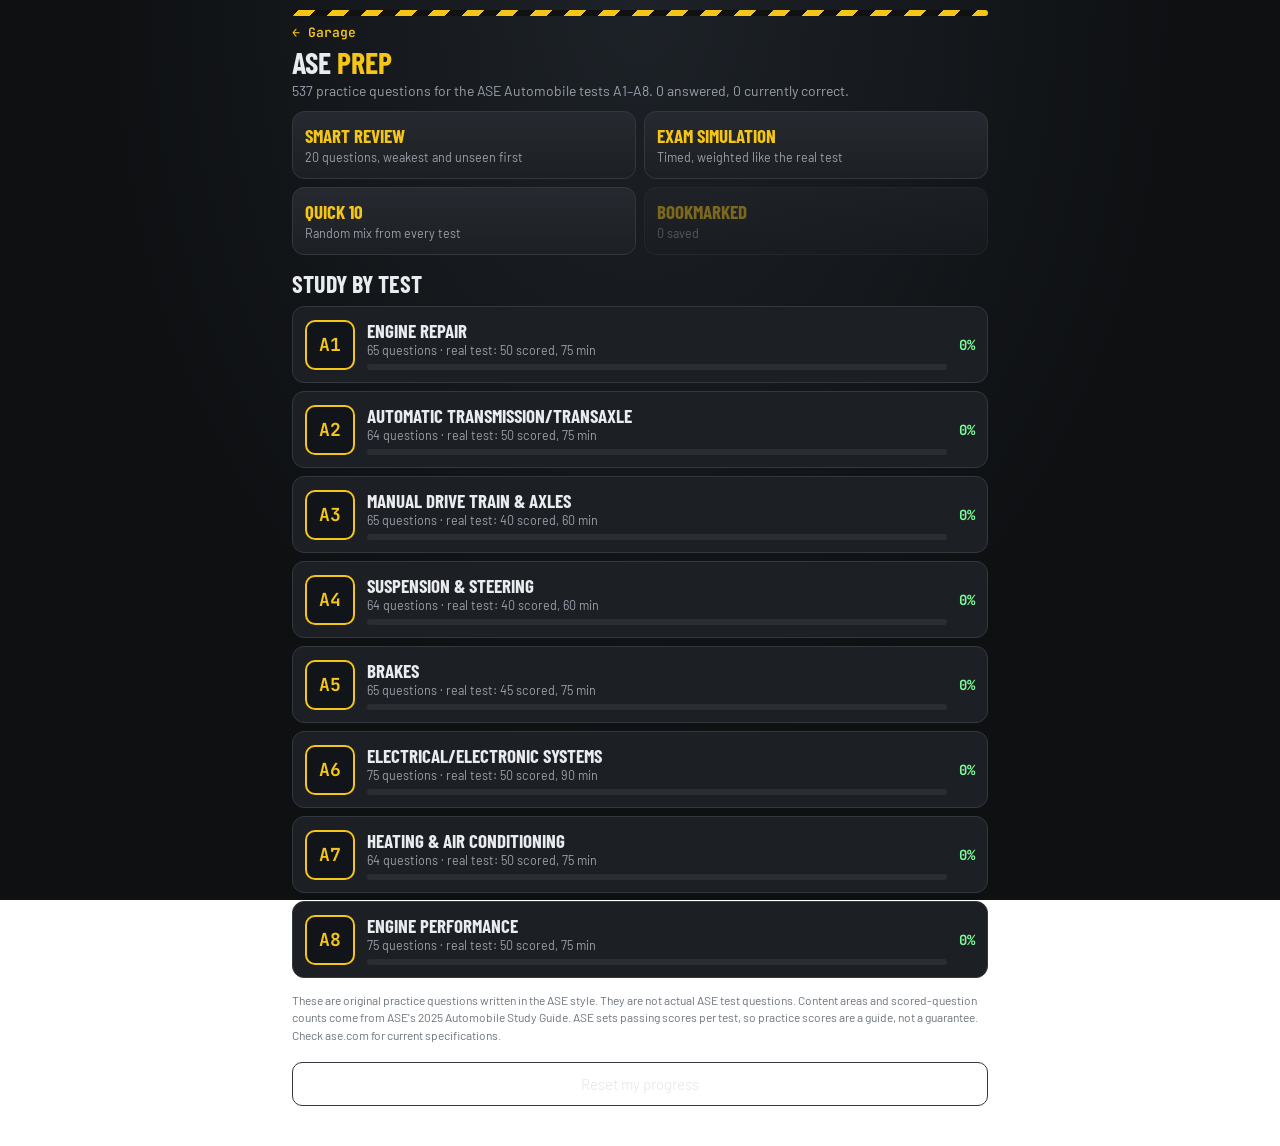
==== ase.html @ 71d7f86c "Add files via upload" ====
<!DOCTYPE html>
<html lang="en">
<head>
<meta charset="UTF-8">
<meta name="viewport" content="width=device-width, initial-scale=1">
<title>Check Engine — ASE Prep</title>
<link href="https://fonts.googleapis.com/css2?family=Barlow+Condensed:wght@600;700&family=Barlow:wght@400;500;600&family=JetBrains+Mono:wght@500;600;700&display=swap" rel="stylesheet">
<style>
:root{--bg:#121417;--panel:#1c1f23;--panel2:#24282d;--line:#33383f;--text:#e9ebee;--muted:#9aa1ab;--yellow:#f5c518;--green:#7dfc9a;--red:#ff5a4e}
*{box-sizing:border-box}
html,body{margin:0;background:radial-gradient(ellipse at top,#1d2228,#0e1012 60%);background-attachment:fixed;color:var(--text);font-family:Barlow,system-ui,sans-serif;font-size:16px}
button{font-family:inherit;cursor:pointer}
.wrap{max-width:720px;margin:0 auto;padding:10px 12px 40px}
.hazard{height:6px;background:repeating-linear-gradient(-45deg,var(--yellow) 0 12px,#111 12px 24px);border-radius:3px}
.back{display:inline-block;color:var(--yellow);text-decoration:none;font:600 13px "JetBrains Mono";margin:8px 0 0;background:none;border:0;padding:0}
h1{overflow-wrap:anywhere;font-family:"Barlow Condensed";font-size:30px;text-transform:uppercase;margin:6px 0 2px;line-height:1}
h1 span{color:var(--yellow)}
h2{font-family:"Barlow Condensed";font-size:24px;text-transform:uppercase;margin:0}
.sub{color:var(--muted);font-size:14px;line-height:1.45;margin:4px 0 10px}
.card{background:var(--panel);border:1px solid var(--line);border-radius:12px;padding:12px;margin:8px 0}
.test{display:flex;align-items:center;gap:12px;width:100%;text-align:left;background:var(--panel);border:1px solid var(--line);border-radius:12px;padding:12px;margin-top:8px;color:var(--text)}
.test:hover{border-color:var(--yellow)}
.badge{flex:none;width:50px;height:50px;border-radius:10px;background:#111418;border:2px solid var(--yellow);display:flex;align-items:center;justify-content:center;font:700 18px "JetBrains Mono";color:var(--yellow)}
.test b{font-family:"Barlow Condensed";font-size:19px;text-transform:uppercase;display:block;overflow-wrap:anywhere}
.test small{color:var(--muted);font-size:12.5px}
.prog{height:6px;background:#2a2e33;border-radius:4px;margin-top:6px;overflow:hidden}
.prog i{display:block;height:100%;background:var(--green)}
.pct{margin-left:auto;font:700 14px "JetBrains Mono";color:var(--green);flex:none}
.area{display:flex;justify-content:space-between;align-items:center;gap:10px;padding:10px 0;border-bottom:1px solid var(--line)}
.area:last-child{border:0}
.area .n{font:600 12px "JetBrains Mono";color:var(--muted);white-space:nowrap}
.area button{background:var(--panel2);border:1px solid var(--line);color:var(--text);border-radius:8px;padding:7px 10px;font-size:13px;font-weight:600;white-space:nowrap}
.big{display:block;width:100%;background:var(--yellow);color:#111;border:0;border-radius:10px;padding:14px;font-family:"Barlow Condensed";font-weight:700;font-size:20px;text-transform:uppercase;margin-top:10px;text-align:center;text-decoration:none}
.ghost{display:block;width:100%;background:transparent;color:var(--text);border:1px solid var(--line);border-radius:10px;padding:12px;font-size:15px;margin-top:8px;text-align:center;text-decoration:none}
.qhead{display:flex;justify-content:space-between;font:600 12px "JetBrains Mono";color:var(--muted);margin:10px 0 6px}
.qtext{font-size:18px;line-height:1.45;font-weight:500}
.opt{display:flex;gap:10px;align-items:flex-start;width:100%;text-align:left;background:var(--panel2);border:1px solid var(--line);color:var(--text);border-radius:10px;padding:13px 12px;font-size:16px;line-height:1.35;margin-top:8px}
.opt .l{flex:none;width:24px;height:24px;border-radius:6px;background:#111418;border:1px solid var(--line);display:flex;align-items:center;justify-content:center;font:700 12px "JetBrains Mono";color:var(--yellow)}
.opt:hover:not(:disabled){border-color:var(--yellow)}
.opt.right{border-color:var(--green);background:#16301f}.opt.wrong{border-color:var(--red);background:#3a1b18}
.opt:disabled{cursor:default}
.why{background:#111418;border-left:4px solid var(--yellow);border-radius:8px;padding:10px 12px;margin-top:10px;line-height:1.5;font-size:15px;color:#d5d9de}
.why b.ok{color:var(--green)}.why b.no{color:var(--red)}
.score{font-family:"Barlow Condensed";font-size:56px;font-weight:700;line-height:1}
.res td{padding:7px 4px;border-bottom:1px solid var(--line);font-size:14px}
.res{width:100%;border-collapse:collapse}
.note{color:#6c747e;font-size:12px;line-height:1.45;margin-top:14px}
.lablink{display:flex;gap:10px;align-items:center;text-decoration:none;color:var(--text);background:#1e2a22;border:1px solid #2f5a3d;border-radius:10px;padding:10px 12px;margin-top:8px;font-size:14px}
.lablink b{color:var(--green)}
.hidden{display:none!important}
.grid2{display:grid;grid-template-columns:1fr 1fr;gap:8px}
.feat{text-align:left;background:linear-gradient(#262a30,#1c1f23);border:1px solid var(--line);border-radius:12px;padding:12px;color:var(--text)}
.feat:hover:not(:disabled){border-color:var(--yellow)}
.feat:disabled{opacity:.45}
.feat b{display:block;font-family:"Barlow Condensed";font-size:19px;text-transform:uppercase;color:var(--yellow)}
.feat span{font-size:12.5px;color:var(--muted);line-height:1.35;display:block;margin-top:2px}
.flagB{background:none;border:1px solid var(--line);color:var(--muted);border-radius:8px;padding:4px 9px;font:600 12px "JetBrains Mono"}
.flagB.on{color:var(--yellow);border-color:var(--yellow)}
.qhead{align-items:center}
.opt.sel{border-color:var(--yellow);background:#3a3410}
.examBar{position:sticky;top:0;z-index:5;display:flex;justify-content:space-between;gap:8px;background:#0b0d10;border:1px solid var(--line);border-radius:10px;padding:10px 12px;font:700 13px "JetBrains Mono";margin-top:6px}
.examBar #timer{color:var(--yellow)}
.navRow{display:grid;grid-template-columns:1fr 1fr;gap:8px;margin-top:10px}
.navRow .ghost{margin-top:0}
.ghost:disabled{opacity:.4}
.qgrid{display:grid;grid-template-columns:repeat(6,1fr);gap:6px}
.qgrid button{background:#16301f;border:1px solid #2f6b45;color:var(--text);border-radius:8px;padding:10px 0;font:700 13px "JetBrains Mono"}
.qgrid button.un{background:transparent;border-color:var(--line)}
.qgrid button.fl{background:#3a3410;border-color:var(--yellow)}
</style>
</head>
<body>
<div class="wrap" id="app"></div>
<script>
const TESTS={
A1:{name:'Engine Repair',scored:50,time:75,lab:null,areas:{A:['General Engine Diagnosis',15],B:['Cylinder Head & Valve Train',10],C:['Engine Block',10],D:['Lubrication & Cooling Systems',8],E:['Fuel, Electrical, Ignition & Exhaust Inspection',7]}},
A2:{name:'Automatic Transmission/Transaxle',scored:50,time:75,lab:null,areas:{A:['General Diagnosis (mechanical/hydraulic & electronic)',25],B:['In-Vehicle Maintenance & Repair',12],C:['Off-Vehicle Repair',13]}},
A3:{name:'Manual Drive Train & Axles',scored:40,time:60,lab:null,areas:{A:['Clutch',6],B:['Transmission',7],C:['Transaxle',7],D:['Drive Shafts, U-Joints & CV Joints',5],E:['Drive Axles',7],F:['4WD / AWD Components',8]}},
A4:{name:'Suspension & Steering',scored:40,time:60,lab:null,areas:{A:['Steering Systems',12],B:['Suspension Systems',12],C:['Wheel Alignment',11],D:['Wheels & Tires',5]}},
A5:{name:'Brakes',scored:45,time:75,lab:['quick.html','Quick diagnosis (brake jobs)'],areas:{A:['Hydraulic, Power Assist & Parking Brake',19],B:['Drum Brakes',5],C:['Disc Brakes',11],D:['Electronic Brake Controls (ABS/TCS/ESC)',10]}},
A6:{name:'Electrical/Electronic Systems',scored:50,time:90,lab:['fan.html','Cooling Fan Circuit Lab'],areas:{A:['General Electrical/Electronic Diagnosis',13],B:['Battery & Starting',9],C:['Charging',5],D:['Lighting',6],E:['Body Electrical',17]}},
A7:{name:'Heating & Air Conditioning',scored:50,time:75,lab:['fan.html','Cooling Fan Circuit Lab'],areas:{A:['HVAC & Engine Cooling Service/Diagnosis',21],B:['Refrigeration System Components',10],C:['Operating Systems & Controls',19]}},
A8:{name:'Engine Performance',scored:50,time:75,lab:['ign.html','Ignition Circuit Lab'],areas:{A:['General Diagnosis',12],B:['Ignition System',8],C:['Fuel, Air Induction & Exhaust',9],D:['Emissions Control',8],E:['Computerized Engine Controls',13]}},
};
const TA='Technician A only',TB='Technician B only',BOTH='Both A and B',NEI='Neither A nor B';
const Q=[
/* ===== A1 ===== */
{t:'A1',a:'A',q:'A compression test shows 85 psi on cylinder 3 and 160–165 psi on the others. After adding a teaspoon of oil, cylinder 3 rises to 150 psi. What is the most likely cause?',o:['Burned exhaust valve','Worn piston rings on cylinder 3','Head gasket leak between two cylinders','Worn camshaft lobe'],c:1,w:'Oil temporarily seals the rings. A big rise on the wet test points to worn rings. A burned valve or a gasket leak would not improve much with oil.'},
{t:'A1',a:'A',q:'During a cylinder leakage test, air is heard escaping from the tailpipe. Which part is leaking?',o:['Intake valve','Exhaust valve','Piston rings','Head gasket'],c:1,w:'Air from the tailpipe means it is getting past the exhaust valve. Air from the throttle body means intake valve, air from the oil fill means rings, and bubbles in the radiator mean head gasket or a cracked head.'},
{t:'A1',a:'A',q:'Bubbles appear in the radiator filler neck while a cylinder leakage test is performed on one cylinder. What is the most likely cause?',o:['Leaking water pump seal','Stuck-closed thermostat','Head gasket failure or cracked head','Worn intake valve guide'],c:2,w:'Combustion-chamber air reaching the cooling system means a breach between the chamber and a coolant passage: a head gasket or a crack.'},
{t:'A1',a:'B',q:'Technician A says valve springs should be checked for squareness and free length. Technician B says spring pressure should be tested at the specified installed height. Who is correct?',o:[TA,TB,BOTH,NEI],c:2,w:'Both checks are part of normal valve spring inspection.'},
{t:'A1',a:'B',q:'An engine puffs blue smoke for a few seconds after a cold start, then clears up. What is the most likely cause?',o:['Worn valve stem seals or guides','Leaking head gasket','Rich fuel mixture','Stuck-open thermostat'],c:0,w:'Oil seeps past worn valve seals and guides while the engine sits, then burns off at startup. Rings usually smoke under load or deceleration, not just at startup.'},
{t:'A1',a:'C',q:'Cylinder taper is found by comparing bore measurements taken:',o:['At the top and bottom of ring travel','Parallel and perpendicular to the crankshaft','Between two different cylinders','Before and after honing'],c:0,w:'Taper is the difference top-to-bottom of ring travel. Out-of-round is the difference between measurements taken parallel and perpendicular to the crank.'},
{t:'A1',a:'C',q:'Technician A says Plastigage is placed on a clean, dry journal and the cap is torqued without turning the crank. Technician B says the wider the flattened Plastigage, the greater the bearing clearance. Who is correct?',o:[TA,TB,BOTH,NEI],c:0,w:'Technician A is right. A wider strip means it got squeezed more, which means less clearance, so Technician B is wrong.'},
{t:'A1',a:'D',q:'Oil pressure is normal on a cold engine but drops very low at hot idle. What is the most likely cause?',o:['Pressure relief valve stuck closed','Worn main and rod bearings','Clogged PCV valve','Overfilled crankcase'],c:1,w:'Excessive bearing clearance bleeds off pressure, and it gets worse as the oil thins out when hot. A relief valve stuck closed would cause high pressure.'},
{t:'A1',a:'D',q:'An engine is slow to warm up, heater output is weak, and code P0128 is set. What is the most likely cause?',o:['Thermostat stuck open','Thermostat stuck closed','Low oil level','Restricted radiator'],c:0,w:'P0128 means coolant temperature is below the thermostat regulating temperature, which is typical of a thermostat stuck open.'},
{t:'A1',a:'E',q:'An engine vacuum reading starts normal at 2,500 rpm and slowly drops the longer the rpm is held. What does this indicate?',o:['Burned valve','Restricted exhaust','Vacuum leak','Late ignition timing'],c:1,w:'Exhaust backpressure builds up when the exhaust can\'t flow freely, so vacuum slowly falls while rpm is held. A clogged catalytic converter is the classic cause.'},
/* ===== A2 ===== */
{t:'A2',a:'A',q:'A stall test shows engine rpm well above specification in both Drive and Reverse. What is the most likely cause?',o:['Engine performance problem','Torque converter stator clutch slipping','Low line pressure or a slipping component common to both ranges','Restricted exhaust'],c:2,w:'High stall rpm means something is slipping. When both D and R are high, look at things they share, such as line pressure (pump, filter, regulator). Low stall rpm points to engine power or the stator clutch.'},
{t:'A2',a:'A',q:'Transmission fluid is dark with a burnt smell and the pan has friction material in it. What does this indicate?',o:['Normal wear','Internal clutch or band wear from slipping or overheating','A leaking cooler line','Wrong fluid type only'],c:1,w:'Burnt fluid and friction debris point to clutches or bands that slipped and overheated.'},
{t:'A2',a:'A',q:'A shift solenoid with a resistance spec of 10–15 Ω measures 2 Ω. What is the condition?',o:['Open winding','Shorted winding','Normal','High-resistance connection'],c:1,w:'Far below spec means turns of the coil are shorted together. An open winding would read OL (infinite).'},
{t:'A2',a:'A',q:'At about 45 mph a car shudders like driving over rumble strips. The shudder stops when the brake pedal is tapped lightly. What is the most likely cause?',o:['Worn engine mounts','Torque converter clutch (TCC) apply shudder','Unbalanced tires','Worn CV joints'],c:1,w:'Tapping the brake disengages the TCC. If the shudder stops, the TCC apply is the problem. Check fluid condition first.'},
{t:'A2',a:'B',q:'Technician A says most automatic transmissions are checked cold with the engine off. Technician B says to follow the manufacturer procedure, which is usually hot, engine running, in Park or Neutral. Who is correct?',o:[TA,TB,BOTH,NEI],c:1,w:'Fluid expands when hot, and most procedures specify operating temperature with the engine running. Always follow the service information.'},
{t:'A2',a:'B',q:'Line pressure is low in all ranges. Which is the most likely cause?',o:['Leaking reverse clutch seal','Clogged transmission filter','Worn 3rd gear band','Faulty vehicle speed sensor'],c:1,w:'A problem in all ranges points to the pressure source: a clogged filter or worn pump. A single clutch leak would only drop pressure in the ranges that use that clutch.'},
{t:'A2',a:'C',q:'Clutch pack clearance on a rebuilt transmission is usually adjusted by:',o:['Changing the number of springs','Using a selective-thickness snap ring or pressure plate','Increasing line pressure','Grinding the steel plates'],c:1,w:'Clearance is measured with a feeler gauge and corrected with selective snap rings or pressure plates.'},
{t:'A2',a:'C',q:'During an air pressure test of a clutch circuit, you hear a hiss and the clutch does not apply. What does this indicate?',o:['Normal operation','A leaking seal or passage','A stuck accumulator','Correct clutch clearance'],c:1,w:'A good circuit gives a dull thud as the piston applies. A hiss without apply means air (and fluid) is leaking past a seal or out of a passage.'},
{t:'A2',a:'A',q:'Engagement into Drive is delayed when cold but normal once warm. Fluid level is correct. What is the most likely cause?',o:['Hardened piston seals','Worn torque converter','Misadjusted range sensor','Faulty output speed sensor'],c:0,w:'Hard seals leak until they warm up and soften, which delays clutch apply.'},
{t:'A2',a:'A',q:'The engine will not crank in Park, but cranks in Neutral. What is the most likely cause?',o:['Weak battery','Misadjusted or faulty transmission range sensor','Bad starter relay','Open fusible link'],c:1,w:'The range sensor (neutral safety switch) allows cranking in P and N. Cranking in only one of them points to its adjustment or contacts.'},
/* ===== A3 ===== */
{t:'A3',a:'A',q:'A clutch slips under hard acceleration. Technician A says there may be no pedal free play. Technician B says the disc may be soaked with oil. Who is correct?',o:[TA,TB,BOTH,NEI],c:2,w:'No free play keeps the release bearing partly applied, and oil on the disc lowers friction. Either one causes slipping.'},
{t:'A3',a:'A',q:'A noise is heard only while the clutch pedal is pressed down. What is the most likely source?',o:['Input shaft bearing','Release (throwout) bearing','Countershaft bearing','Reverse idler gear'],c:1,w:'The release bearing only spins under load when the pedal is pressed. A noise in neutral with the pedal released (that goes away when pressed) points to the input shaft bearing.'},
{t:'A3',a:'B',q:'Gears clash when shifting into 2nd, even with the clutch pedal pressed all the way down. What is the most likely cause?',o:['Worn 2nd-gear synchronizer blocker ring','Low fluid level only','Worn U-joint','Misadjusted shift linkage only'],c:0,w:'The synchronizer matches gear speeds before engagement. A worn blocker ring can\'t do that, so the gears clash.'},
{t:'A3',a:'B',q:'A manual transmission jumps out of 3rd gear when decelerating. What is the most likely cause?',o:['Worn clutch teeth on the gear or synchronizer sleeve','Low clutch pedal height','Worn release bearing','Leaking rear seal'],c:0,w:'Worn or tapered engagement teeth (and weak detents or excessive end play) let the sleeve walk off the gear under load changes.'},
{t:'A3',a:'D',q:'A front-wheel-drive car makes a clicking noise during sharp turns. What is the most likely cause?',o:['Inner CV joint','Outer CV joint','Wheel bearing','Differential side gears'],c:1,w:'The outer joint runs at steep angles when turning. A worn outer joint clicks during sharp turns. Inner joints more often cause shudder during acceleration.'},
{t:'A3',a:'D',q:'A rear-wheel-drive truck clunks when shifted from Drive to Reverse. Which should be inspected?',o:['U-joints and driveline backlash','Front wheel bearings','Tie-rod ends','Brake rotors'],c:0,w:'Worn U-joints or too much backlash in the driveline or axle cause a clunk when torque changes direction.'},
{t:'A3',a:'E',q:'Ring gear backlash is measured with a dial indicator on a ring gear tooth. How is backlash usually adjusted?',o:['By changing the pinion bearing preload','By moving the ring gear sideways with side-bearing shims or adjusters','By changing the ring gear bolts','By changing the gear oil viscosity'],c:1,w:'Moving the ring gear toward or away from the pinion with side-bearing shims or adjusters changes backlash.'},
{t:'A3',a:'E',q:'A limited-slip rear axle chatters on tight turns after a fluid change. What is the most likely cause?',o:['Worn pinion bearing','Missing friction modifier or wrong fluid','Low tire pressure','Worn axle bearing'],c:1,w:'Clutch-type limited-slip units need a friction modifier. Without it, the clutches stick and slip, which causes chatter.'},
{t:'A3',a:'F',q:'An AWD vehicle needs one tire replaced. What should the technician consider?',o:['Any tire size is fine','Matching tire circumference / tread depth across all tires','Only matching the brand','Only the rear tires matter'],c:1,w:'Different rolling diameters force the center coupling or transfer case to slip all the time, which can overheat and damage it. Match tires within the manufacturer\'s tread depth limit.'},
{t:'A3',a:'C',q:'A FWD car hums at highway speed. The hum changes with speed (not engine rpm) and gets louder when turning one direction. What is the most likely cause?',o:['Transaxle final drive','A wheel bearing','Inner CV joint','Clutch release bearing'],c:1,w:'Turning loads the outer wheel bearing. If the noise changes with turns, a wheel bearing is the likely cause.'},
/* ===== A4 ===== */
{t:'A4',a:'C',q:'Tires show a feathered wear pattern across the tread. Which alignment angle is most likely out of spec?',o:['Caster','Toe','Steering axis inclination','Thrust angle'],c:1,w:'Incorrect toe scrubs the tire sideways and leaves a feathered edge across the tread. Camber wear shows up on one shoulder.'},
{t:'A4',a:'C',q:'Left caster is +4.0° and right caster is +2.5°. Which way will the vehicle tend to pull?',o:['Left','Right','No pull','Pulls only when braking'],c:1,w:'A vehicle pulls toward the side with less positive caster (and toward the side with more positive camber).'},
{t:'A4',a:'C',q:'How is thrust angle corrected on a vehicle with adjustable rear suspension?',o:['Adjusting front toe','Adjusting rear toe','Adjusting front caster','Rotating the tires'],c:1,w:'Thrust angle is the direction the rear axle points. Set rear toe first, then align the front to the thrust line.'},
{t:'A4',a:'B',q:'A vehicle keeps bouncing after going over a bump. What is the most likely cause?',o:['Worn shock absorbers or struts','Worn tie-rod ends','Incorrect toe','Low power steering fluid'],c:0,w:'Shocks dampen spring oscillation. Worn units let the body keep bouncing.'},
{t:'A4',a:'B',q:'One corner of a vehicle sits noticeably lower than the others. What should the technician check first?',o:['Wheel alignment','Ride height and the spring at that corner','Tire balance','Steering gear'],c:1,w:'Measure ride height against spec. A weak or broken spring is the usual cause, and ride height affects every alignment angle.'},
{t:'A4',a:'A',q:'Power steering groans loudest at full lock, and the fluid looks foamy. What is the most likely cause?',o:['Air in the system or low fluid','Worn tie-rod ends','Incorrect toe','Worn ball joints'],c:0,w:'Air in the fluid causes foaming and pump noise. Find the leak, top off and bleed the system.'},
{t:'A4',a:'A',q:'After an alignment, the vehicle tracks straight but the steering wheel is off-center. How should this be corrected?',o:['Adjust caster on one side','Turn both tie-rod adjusters equally in the same direction','Adjust only the left tie rod','Re-index the steering wheel on its splines'],c:1,w:'Turning both tie rods equally in the same direction centers the wheel without changing total toe.'},
{t:'A4',a:'A',q:'After a battery replacement, a vehicle with electric power steering (EPS) has a warning light and uneven assist. What is the most likely fix?',o:['Replace the EPS motor','Perform steering angle sensor / EPS relearn','Flush the steering fluid','Replace the steering rack'],c:1,w:'Many EPS systems lose their steering angle zero point after a power loss and need a calibration with a scan tool or a specific procedure.'},
{t:'A4',a:'D',q:'A wheel-and-tire assembly has too much radial runout, even though it balances fine. What is the best fix?',o:['Add more wheel weights','Match-mount the tire on the wheel','Increase tire pressure','Rotate the tires front to rear'],c:1,w:'Match mounting lines up the tire\'s high spot with the wheel\'s low spot to cancel runout. Balancing can\'t fix runout.'},
{t:'A4',a:'D',q:'After a tire rotation, the TPMS shows pressures at the wrong positions. What is needed?',o:['Replace all sensors','Perform a TPMS sensor relearn','Reset the odometer','Rebalance the wheels'],c:1,w:'Direct TPMS systems that show each tire\'s location need a relearn after rotation so the module knows where each sensor is.'},
/* ===== A5 ===== */
{t:'A5',a:'A',q:'The brake pedal is spongy but firms up when pumped. What is the most likely cause?',o:['Air in the hydraulic system','Master cylinder internal bypass','Failed vacuum booster','Worn pads'],c:0,w:'Air compresses, so the pedal feels spongy. Pumping takes up the slack. Bleed the system.'},
{t:'A5',a:'A',q:'Engine off: pump the pedal to use up the vacuum reserve. Hold steady pressure on the pedal and start the engine. The pedal does not drop. What does this indicate?',o:['Normal booster operation','Faulty booster or vacuum supply','Air in the lines','Master cylinder bypass'],c:1,w:'With a working booster, the pedal drops slightly when vacuum arrives. No drop means no assist: check the vacuum hose, check valve and booster.'},
{t:'A5',a:'A',q:'The pedal is firm at first but slowly sinks under steady pressure. There are no external leaks. What is the most likely cause?',o:['Air in the lines','Master cylinder internal bypass','Seized caliper','Weak booster'],c:1,w:'With no leaks and a full reservoir, fluid is slipping past the master cylinder\'s internal seals.'},
{t:'A5',a:'A',q:'Brake fluid is found contaminated with petroleum-based fluid. What is the correct repair?',o:['Flush with fresh DOT 3','Replace all rubber hydraulic components and flush','Replace only the master cylinder','Add fluid conditioner'],c:1,w:'Petroleum makes brake rubber swell. Every seal, hose and rubber part in the system has to be replaced, and the lines flushed.'},
{t:'A5',a:'C',q:'Pedal pulsation during braking is most commonly caused by:',o:['Worn pads','Excessive rotor lateral runout or thickness variation','Air in the system','Low fluid'],c:1,w:'Runout eventually causes uneven rotor thickness, which pushes the pistons back and forth and pulses the pedal.'},
{t:'A5',a:'C',q:'A vehicle pulls to the LEFT only when braking. Which is a likely cause?',o:['Left caliper piston seized and not applying','Right caliper piston seized and not applying','Low left tire pressure only when braking','Worn right outer tie rod only'],c:1,w:'If the right caliper does not apply, the left brake does more of the work and the car pulls left.'},
{t:'A5',a:'C',q:'Technician A says rotors may be machined down to the discard thickness. Technician B says they must be at or above the minimum refinish thickness after machining. Who is correct?',o:[TA,TB,BOTH,NEI],c:1,w:'Discard thickness is the wear limit while in service. After machining, a rotor must still be at or above minimum refinish thickness.'},
{t:'A5',a:'B',q:'On most duo-servo drum brakes, the self-adjuster works when:',o:['Braking while moving forward','Braking while moving in reverse','Applying the parking brake on all designs','Accelerating'],c:1,w:'On most duo-servo designs, the adjuster lever operates during reverse stops. Some designs adjust with the parking brake, so check service info.'},
{t:'A5',a:'D',q:'ABS activates at very low speed on one wheel during a normal stop. What is the most likely cause?',o:['Low brake fluid','Damaged tone ring or excessive sensor air gap at that wheel','Faulty brake light switch','Worn pads'],c:1,w:'A weak or erratic wheel speed signal makes that wheel look like it\'s locking. Check the tone ring, air gap and sensor wiring.'},
{t:'A5',a:'D',q:'After a wheel alignment, the electronic stability control (ESC) light stays on. What is the most likely fix?',o:['Replace the ABS module','Calibrate the steering angle sensor','Bleed the brakes','Replace the yaw sensor'],c:1,w:'ESC compares steering angle with yaw rate. After an alignment, the steering angle sensor often needs recalibration.'},
/* ===== A6 ===== */
{t:'A6',a:'A',q:'A 12 V circuit has a total resistance of 4 Ω. How much current flows?',o:['0.33 A','3 A','16 A','48 A'],c:1,w:'Ohm\'s law: I = E ÷ R = 12 ÷ 4 = 3 A.'},
{t:'A6',a:'A',q:'A lamp won\'t light. With the switch on, 12 V is measured at the lamp\'s power terminal and 12 V at its ground terminal (black lead on battery negative). What is the most likely cause?',o:['Open filament','Open in the ground circuit','Blown fuse','Open switch'],c:1,w:'Voltage passes through the good filament to the ground terminal. 12 V on the ground side means the ground path is open, so no current flows.'},
{t:'A6',a:'A',q:'While cranking, 0.8 V is measured from the battery negative post to the engine block. What does this indicate?',o:['Normal reading','Excessive resistance in the ground circuit','Weak battery','Faulty starter solenoid'],c:1,w:'Ground-side voltage drop should be very low, generally around 0.2 V or less. 0.8 V means a poor ground connection or cable.'},
{t:'A6',a:'A',q:'The cooling fan relay clicks when commanded on. 12 V is present at relay pin 30, but pin 87 reads 0 V. What is the most likely cause?',o:['Open relay coil','Burnt relay contacts','Blown fan fuse','Open fan ground'],c:1,w:'A click means the coil works. Power in at 30 with nothing out at 87 means the contacts aren\'t closing. Try this in the Fan Circuit Lab.'},
{t:'A6',a:'A',q:'What is the correct way to measure parasitic battery draw?',o:['Measure immediately after shutting the doors','Connect an ammeter in series and wait for the modules to go to sleep','Measure voltage across the battery','Disconnect all fuses first'],c:1,w:'Modules stay awake for a while after shutdown. Measure in series once they sleep. Typical specs are about 50 mA or less, but check the service information.'},
{t:'A6',a:'B',q:'During a battery load test at about 70°F, what is the minimum acceptable voltage at the end of 15 seconds?',o:['8.5 V','9.6 V','10.5 V','12.4 V'],c:1,w:'Load to half the CCA rating for 15 seconds. The voltage should stay at or above 9.6 V at about 70°F (the spec is lower when the battery is colder).'},
{t:'A6',a:'B',q:'The engine cranks slowly, and starter current draw is lower than specification. What is the most likely cause?',o:['Engine mechanical bind','Shorted starter armature','High resistance in the starter circuit','Too much ignition advance'],c:2,w:'Low current with slow cranking means something is restricting current flow: corroded cables or connections, or a bad solenoid contact. High current points to a bind or a shorted starter.'},
{t:'A6',a:'C',q:'An alternator shows more than 0.5 V AC ripple at the battery. What is the most likely cause?',o:['Faulty diode in the rectifier','Loose belt','Weak battery','Corroded battery terminal'],c:0,w:'A bad diode lets AC through to the system. 0.5 V AC is a common fail point, and many newer vehicles specify much less (around 0.1 V AC). Excess ripple can cause flickering lights and module or network problems.'},
{t:'A6',a:'C',q:'Charging voltage measures 15.6 V at 2,000 rpm. What is the most likely cause?',o:['Faulty voltage regulator or regulator sense circuit','Slipping belt','Open diode','Weak battery'],c:0,w:'Overcharging means the regulator isn\'t controlling field current. Also check the regulator\'s voltage sense wiring for a bad connection.'},
{t:'A6',a:'D',q:'The left turn signal flashes much faster than normal. What is the most likely cause?',o:['Bad flasher','Burned-out bulb on the left side','Shorted turn signal switch','Blown fuse'],c:1,w:'With one bulb out, less current flows through the flasher. Most flashers and body modules respond by flashing noticeably faster (hyperflash). Some older thermal flashers may stay lit or stop flashing instead.'},
{t:'A6',a:'E',q:'With the battery disconnected, resistance between DLC pins 6 and 14 (CAN high/low) reads 120 Ω. What does this indicate?',o:['Normal','One terminating resistor or bus branch is open','Bus shorted to ground','Bus shorted to voltage'],c:1,w:'Two 120 Ω terminating resistors in parallel read about 60 Ω. A reading of 120 Ω means one resistor or its branch is open.'},
{t:'A6',a:'E',q:'Before servicing an airbag (SRS) component, the technician should:',o:['Unplug the airbag with the key on','Disconnect the battery and wait the time specified by the manufacturer','Probe the airbag connector with a test light','Remove the SRS fuse only'],c:1,w:'The SRS module stores reserve energy. Disconnect the battery and wait the specified time before disconnecting any SRS component. Never probe an airbag with a test light or ohmmeter.'},
/* ===== A7 ===== */
{t:'A7',a:'A',q:'The heater blows cold. Both heater hoses are hot. What is the most likely cause?',o:['Restricted heater core','Blend door stuck or actuator failed','Stuck-open thermostat','Low coolant'],c:1,w:'Hot coolant is flowing through the core, but the air isn\'t being directed across it. One hot hose and one cool hose would point to a restricted core.'},
{t:'A7',a:'A',q:'What is the most accurate way to check coolant freeze protection?',o:['Color of the coolant','A refractometer','Smell','A voltmeter in the coolant'],c:1,w:'A refractometer measures glycol concentration accurately. A voltmeter in the coolant checks for electrolysis, not freeze protection.'},
{t:'A7',a:'B',q:'The A/C blows warm. Low-side and high-side pressures are both lower than normal. What is the most likely cause?',o:['Overcharge','Undercharge (low refrigerant)','Restricted condenser airflow','Air in the system'],c:1,w:'Low pressure on both sides with poor cooling is classic low refrigerant. Find the leak before recharging.'},
{t:'A7',a:'B',q:'Low-side and high-side pressures are both higher than normal and cooling is poor. Which is the most likely cause?',o:['Undercharge','Condenser fan inoperative','Restricted orifice tube','Bad compressor clutch'],c:1,w:'Poor heat rejection at the condenser raises pressure on both sides. Check the fan and airflow, and look for overcharge.'},
{t:'A7',a:'B',q:'The low side drops into a vacuum, the high side is low, and frost forms at the expansion valve. What is the most likely cause?',o:['Overcharge','Restriction at the metering device (or moisture freezing)','Bad blower motor','Low compressor oil'],c:1,w:'A restriction starves the evaporator and the low side pulls into vacuum. Moisture can freeze at the valve. Replace the drier and evacuate thoroughly.'},
{t:'A7',a:'B',q:'Why should a refrigerant identifier be used before recovering refrigerant?',o:['To measure the oil level','To avoid contaminating the recovery equipment and supply','To find leaks','It is only needed for R-12'],c:1,w:'Mixed or contaminated refrigerant can ruin a recovery machine and its tank. Identify it first and handle contaminated refrigerant separately.'},
{t:'A7',a:'C',q:'The blower motor works only on HIGH. What is the most likely cause?',o:['Failed blower motor resistor','Bad blower motor','Blown blower fuse','Bad blower relay only'],c:0,w:'HIGH usually bypasses the resistor. Lower speeds go through it, so an open resistor kills only the lower speeds.'},
{t:'A7',a:'C',q:'The A/C compressor clutch slips and won\'t pull in fully. Technician A says the air gap may be too large. Technician B says the voltage at the clutch coil should be checked. Who is correct?',o:[TA,TB,BOTH,NEI],c:2,w:'An air gap out of spec or low coil voltage (high resistance in the feed or ground) both weaken the clutch\'s magnetic pull.'},
{t:'A7',a:'A',q:'Technician A says an R-1234yf system can be serviced with an R-134a recovery machine. Technician B says R-1234yf requires dedicated, certified equipment. Who is correct?',o:[TA,TB,BOTH,NEI],c:1,w:'R-1234yf is mildly flammable and needs equipment certified for it. Cross-using machines contaminates both refrigerants.'},
{t:'A7',a:'C',q:'Why does a low-pressure cutoff switch open?',o:['To cycle the condenser fan','To stop compressor operation when system pressure (charge) is too low','To turn on the blower','To control the blend door'],c:1,w:'Running the compressor with a low charge starves it of oil. The switch protects the compressor.'},
/* ===== A8 ===== */
{t:'A8',a:'A',q:'Short- and long-term fuel trims add up to +25% at idle and drop to +3% at 2,500 rpm. What is the most likely cause?',o:['Weak fuel pump','Vacuum leak','Dirty MAF sensor','Restricted fuel filter'],c:1,w:'Unmetered air matters most at low airflow (idle). A weak pump or clogged filter gets worse under load.'},
{t:'A8',a:'A',q:'At idle, the vacuum gauge needle drops 3–4 in. Hg at a steady, regular interval. What is the most likely cause?',o:['Late timing','Burned or leaking valve','Restricted exhaust','Vacuum leak'],c:1,w:'A regular drop happens every time the bad cylinder\'s valve should seal. A steady low reading points to late timing or a leak.'},
{t:'A8',a:'B',q:'A secondary ignition waveform shows a very high firing line on one cylinder. What is the most likely cause?',o:['Fouled spark plug','Excessive plug gap or open plug wire','Rich mixture','Shorted coil'],c:1,w:'High resistance in the secondary (wide gap, open wire) needs more voltage to fire. A fouled plug gives a LOW firing line. Try it in the Ignition Lab.'},
{t:'A8',a:'B',q:'Cylinder 2 is misfiring (P0302). After swapping coil 2 with coil 3, the code changes to P0303. What is the most likely cause?',o:['Bad spark plug 2','Bad coil','Injector 2','Low compression in cylinder 2'],c:1,w:'The misfire followed the coil.'},
{t:'A8',a:'C',q:'On a return-type fuel system, fuel pressure is low but rises to spec when the return line is briefly pinched. What is the most likely cause?',o:['Weak fuel pump','Faulty pressure regulator','Clogged filter','Leaking injector'],c:1,w:'Blocking the return raises pressure, so the pump can supply it. The regulator is bleeding off too much.'},
{t:'A8',a:'C',q:'During an injector balance test, one injector shows much less pressure drop than the others. What does this indicate?',o:['Leaking injector','Restricted injector','Normal','Leaking pressure regulator'],c:1,w:'Less pressure drop means less fuel flowed through that injector, so it\'s restricted. Too much drop would mean a rich or leaking injector.'},
{t:'A8',a:'D',q:'An EGR valve stuck open will most likely cause:',o:['Detonation at cruise','Rough idle or stalling','High NOx','Hard hot start only'],c:1,w:'Exhaust gas at idle dilutes the mixture and causes a rough idle or stalling. An EGR that never opens raises NOx and can cause pinging.'},
{t:'A8',a:'D',q:'With the engine warm, the downstream O2 sensor switches as fast as the upstream sensor. What does this indicate?',o:['Normal catalytic converter','Catalytic converter not storing oxygen (low efficiency)','Exhaust leak after the converter only','Faulty upstream sensor'],c:1,w:'A good converter smooths the downstream signal. Copying the upstream switching means it has lost its oxygen storage (P0420).'},
{t:'A8',a:'E',q:'A MAP sensor reads about 4.5 V with the engine warm at idle. What is the most likely cause?',o:['Normal reading','Disconnected or blocked vacuum hose to the MAP sensor','Vacuum leak','Restricted exhaust'],c:1,w:'High vacuum at idle should give a low MAP voltage (about 1 V). 4.5 V means the sensor sees atmospheric pressure, as if its hose were off.'},
{t:'A8',a:'E',q:'Several sensors (TPS, MAP, fuel tank pressure) set codes at the same time. What should be checked first?',o:['Each sensor individually','The shared 5 V reference circuit','Fuel pressure','Ignition timing'],c:1,w:'Sensors that share a 5 V reference all fail when it is shorted or open. Check the common circuit first.'},
{t:'A8',a:'D',q:'Code P0456 (EVAP very small leak) is set. What is the best way to locate the leak?',o:['Smoke test the EVAP system','Replace the gas cap without testing','Replace the purge valve','Check fuel pressure'],c:0,w:'A smoke machine finds small EVAP leaks: caps, hoses, vent valves, the filler neck.'},
{t:'A8',a:'E',q:'A customer complains of a hesitation. A scope on the TPS signal shows a sharp drop to near 0 V during a slow throttle sweep. What does this indicate?',o:['Normal TPS operation','A dead spot in the TPS','A bad 5 V reference only','A vacuum leak'],c:1,w:'The TPS signal should sweep smoothly. A dropout at one position is a worn spot in the sensor\'s resistive track.'},
];

Q.push(
/* ===================== A1 ENGINE REPAIR ===================== */
{t:'A1',a:'A',q:'A light knocking noise gets louder with engine speed and nearly disappears when that cylinder is disabled during a power balance test. What is the most likely cause?',o:['Worn main bearing','Worn connecting rod bearing','Loose flywheel','Excessive crankshaft end play'],c:1,w:'Disabling the cylinder takes the load off its rod bearing, so the knock fades. A main bearing knock is a deeper thud that doesn\'t change much when one cylinder is killed.'},
{t:'A1',a:'A',q:'A hollow knocking noise is loudest when the engine is cold and quiets down as it warms up. What is the most likely cause?',o:['Piston slap','Rod bearing knock','Detonation','Loose torque converter bolts'],c:0,w:'Excessive piston-to-wall clearance makes the piston rock in the bore. As the piston expands with heat, the clearance shrinks and the noise fades.'},
{t:'A1',a:'A',q:'A ticking noise occurs at half crankshaft speed. Where is it most likely coming from?',o:['Crankshaft','Valve train','Flywheel','Torque converter'],c:1,w:'The camshaft and valve train turn at half crankshaft speed, so a noise at half engine speed points there.'},
{t:'A1',a:'A',q:'A milky residue is found under the oil fill cap of a car driven only on short trips. Coolant level is stable and the oil on the dipstick looks normal. What is the most likely cause?',o:['Blown head gasket','Condensation from short-trip driving','Cracked block','Failed oil cooler'],c:1,w:'Short trips never fully warm the engine, so moisture condenses inside. With stable coolant and clean dipstick oil, internal coolant leaks are unlikely.'},
{t:'A1',a:'A',q:'Thick white exhaust smoke with a sweet smell most likely indicates:',o:['Burning oil','Burning coolant','Rich fuel mixture','Normal condensation'],c:1,w:'Coolant burning in the combustion chamber produces white, sweet-smelling smoke. Blue-gray smoke is oil, black smoke is a rich mixture.'},
{t:'A1',a:'A',q:'Black exhaust smoke under acceleration most likely indicates:',o:['Oil burning','Coolant leak','Rich air-fuel mixture','Lean misfire'],c:2,w:'Black smoke is unburned fuel (soot) from a rich mixture.'},
{t:'A1',a:'A',q:'A compression test shows two cylinders next to each other are both low. What is the most likely cause?',o:['Worn rings in both','Head gasket leak between the two cylinders','Two burned valves','Worn camshaft'],c:1,w:'Two adjacent low cylinders usually share a leak path: a head gasket breached between them.'},
{t:'A1',a:'A',q:'A cylinder reads low on a dry compression test, and adding oil does NOT raise the reading. What is the most likely cause?',o:['Worn piston rings','Leaking valve or head gasket','Worn cylinder walls','Low oil pressure'],c:1,w:'Oil helps seal rings, not valves. No improvement on the wet test points to a valve or gasket leak. Follow up with a leakage test to pinpoint it.'},
{t:'A1',a:'B',q:'Which tool is used with an outside micrometer to measure valve guide inside diameter?',o:['Feeler gauge','Small-hole gauge','Dial bore gauge only','Vernier caliper'],c:1,w:'A small-hole (split-ball) gauge is expanded in the guide and then measured with an outside micrometer.'},
{t:'A1',a:'B',q:'How is cylinder head warpage checked?',o:['With a micrometer across the deck','With a precision straightedge and feeler gauge in several directions','By measuring valve spring height','With a dial bore gauge'],c:1,w:'Lay a straightedge lengthwise, crosswise and diagonally, and try feeler gauges underneath. Compare to the manufacturer\'s flatness spec.'},
{t:'A1',a:'B',q:'A valve seat ground too narrow will most likely cause:',o:['Poor heat transfer and valve burning','Carbon buildup on the seat','Increased valve spring pressure','Low oil consumption'],c:0,w:'The seat is where the valve transfers heat to the head. Too narrow a contact area and the valve runs hot. Too wide traps carbon and lowers seating pressure.'},
{t:'A1',a:'B',q:'Technician A says a broken timing belt on an interference engine can bend valves. Technician B says timing belts should be replaced at the manufacturer\'s interval even if they look good. Who is correct?',o:[TA,TB,BOTH,NEI],c:2,w:'On interference engines, pistons and valves can collide if the timing is lost. Belts can fail without warning, so follow the replacement interval.'},
{t:'A1',a:'B',q:'One hydraulic lifter keeps ticking long after warm-up, even with correct oil level and pressure. What is the most likely cause?',o:['Normal operation','Collapsed or sticking lifter','Worn timing chain','Low coolant'],c:1,w:'A lifter that won\'t pump up (worn, dirty or collapsed) leaves clearance in the valve train and ticks.'},
{t:'A1',a:'B',q:'How can camshaft lobe wear be measured?',o:['Measuring lobe height with a micrometer','Checking valve spring free length','Measuring cam bearing bore with a ruler','Measuring timing chain slack'],c:0,w:'Compare lobe height (or lift measured with a dial indicator on the pushrod or lifter) to spec or to other lobes.'},
{t:'A1',a:'C',q:'Crankshaft end play is measured with a dial indicator. Which part controls it?',o:['Rod bearings','Thrust bearing','Oil pump','Timing chain'],c:1,w:'The thrust bearing (or thrust washers) on one main journal limits fore-and-aft crank movement.'},
{t:'A1',a:'C',q:'How is piston ring end gap measured?',o:['Ring installed on the piston, measured with a micrometer','Ring squared in the cylinder bore, gap measured with a feeler gauge','Ring measured with a caliper on the bench','With Plastigage'],c:1,w:'Push the ring squarely into the bore with a piston and measure the gap with a feeler gauge.'},
{t:'A1',a:'C',q:'Why are cylinder walls honed before installing new rings?',o:['To enlarge the bore','To create a crosshatch pattern that helps the rings seat','To polish the walls smooth','To remove the ring ridge'],c:1,w:'The crosshatch holds oil and gives the new rings a surface to wear in against. A ridge reamer removes the ridge.'},
{t:'A1',a:'C',q:'Piston ring side clearance is checked by:',o:['Measuring the ring in the bore','Inserting a feeler gauge between the ring and the ring land with the ring in its groove','Using Plastigage','Measuring piston diameter'],c:1,w:'Side clearance is the gap between the ring and its groove. Too much points to worn ring lands.'},
{t:'A1',a:'C',q:'Torque-to-yield (TTY) head bolts should generally be:',o:['Reused if they look good','Replaced with new bolts','Torqued 20% higher when reused','Lubricated with thread locker only'],c:1,w:'TTY bolts are stretched into their yield range and won\'t clamp correctly a second time. Most manufacturers require new bolts.'},
{t:'A1',a:'C',q:'Main bearing caps must be installed:',o:['In any position','In their original location and direction','With new bolts only','Without torque specs'],c:1,w:'Caps are line-bored with the block. Mixing them up or reversing them changes the bore alignment.'},
{t:'A1',a:'D',q:'What is the most accurate way to verify actual engine oil pressure?',o:['The dash gauge','A mechanical gauge installed in the sending unit port','The oil level on the dipstick','The scan tool only'],c:1,w:'A mechanical gauge removes the sender and dash gauge from the equation.'},
{t:'A1',a:'D',q:'A radiator cap tester shows the cap releases well below its rated pressure. What is the result?',o:['Lower boiling point and possible overheating or coolant loss','Higher boiling point','Better cooling','No effect'],c:0,w:'System pressure raises the coolant\'s boiling point. A weak cap lets coolant boil and escape sooner.'},
{t:'A1',a:'D',q:'Coolant is dripping from the small weep hole on the water pump. What is the correct repair?',o:['Add stop-leak','Replace the water pump','Replace the thermostat','Tighten the pump bolts'],c:1,w:'The weep hole drips when the pump\'s internal shaft seal fails. The pump must be replaced.'},
{t:'A1',a:'D',q:'A voltmeter reads 0.7 V between the coolant and engine ground. What does this indicate?',o:['Normal reading','Electrolysis from degraded coolant or a poor ground','Good freeze protection','Thermostat failure'],c:1,w:'Coolant should carry very little voltage. A high reading means depleted coolant, a missing ground, or both. Check the grounds and replace the coolant.'},
{t:'A1',a:'D',q:'An engine keeps losing coolant with no external leaks, and the cooling system pressurizes quickly when warm. Which test helps confirm a combustion leak?',o:['Chemical block (combustion leak) test','Oil pressure test','Fuel pressure test','Spark test'],c:0,w:'The block tester\'s fluid changes color when it detects exhaust gases (CO2) in the coolant vapors.'},
{t:'A1',a:'E',q:'An exhaust leak upstream of the front oxygen sensor can cause:',o:['A false lean reading and the engine running rich','A false rich reading','No effect on fuel control','Low oil pressure'],c:0,w:'Outside air drawn in at the leak makes the O2 sensor read lean, so the PCM adds fuel.'},
{t:'A1',a:'E',q:'When replacing a timing belt that also drives the water pump, it is usually recommended to:',o:['Reuse the water pump','Replace the water pump and tensioner at the same time','Skip the tensioner','Replace only the belt'],c:1,w:'A failing pump or tensioner can ruin the new belt. Most of the labor is already done, so replacing them together makes sense.'},
{t:'A1',a:'E',q:'A spark plug has a white, blistered insulator. What does this indicate?',o:['Rich mixture','Overheating: lean mixture, over-advanced timing or a plug that\'s too hot','Oil fouling','Normal wear'],c:1,w:'A white, blistered insulator is a sign of excessive combustion chamber heat.'},
{t:'A1',a:'E',q:'A "hotter" spark plug heat range means:',o:['A shorter insulator nose that sheds heat faster','A longer insulator nose that keeps more heat','A wider gap','A higher firing voltage only'],c:1,w:'A longer heat path keeps the tip hotter, which helps burn off deposits. Use the heat range the manufacturer specifies.'},
{t:'A1',a:'E',q:'Fuel pressure leaks down quickly after shutoff and the engine is hard to start after sitting. What is the most likely cause?',o:['Leaking injector or a faulty pump check valve','Clogged air filter','Bad crank sensor','Weak ignition coil'],c:0,w:'Residual pressure should hold. A leaking injector or check valve lets it bleed off, so the system must re-prime before starting.'},

/* ===================== A2 AUTOMATIC TRANSMISSION ===================== */
{t:'A2',a:'A',q:'A transmission slips only in 2nd gear. What should be suspected?',o:['The pump','A holding device used only in 2nd gear','The torque converter','The valve body in all ranges'],c:1,w:'Use the clutch/band application chart: a slip in only one gear points to the component that\'s applied only in that gear.'},
{t:'A2',a:'A',q:'A vehicle has all forward gears but no Reverse. What is the most likely cause?',o:['Weak pump','A failed reverse-only clutch or band','A clogged filter','A bad torque converter'],c:1,w:'If forward gears work, the pump and converter are OK. Look at the components applied only in reverse.'},
{t:'A2',a:'A',q:'Upshifts are harsh in every gear and line pressure reads high. What is the most likely cause?',o:['Low fluid','Faulty pressure control (EPC) solenoid or its circuit','Worn clutch plates','Slipping torque converter'],c:1,w:'The pressure control solenoid regulates line pressure. If it fails or loses its signal, pressure usually goes to maximum, which gives harsh shifts.'},
{t:'A2',a:'A',q:'An electronic transmission is stuck in one gear (limp mode) and shows multiple solenoid codes. What should be checked first?',o:['Each solenoid\'s resistance individually','The common power feed and ground to the solenoids','The torque converter','The fluid color only'],c:1,w:'Several solenoid codes at once point to something they share: the power supply, a ground or the main connector.'},
{t:'A2',a:'A',q:'The torque converter clutch never engages. Scan data shows the brake switch as "ON" even with the pedal released. What is the most likely cause?',o:['A failed TCC solenoid','A misadjusted or faulty brake pedal switch','Low line pressure','A bad engine coolant sensor'],c:1,w:'The PCM releases (or won\'t apply) the TCC when it sees the brakes applied.'},
{t:'A2',a:'A',q:'Transmission fluid is pink and foamy. What is the most likely cause?',o:['Coolant contamination','Overfilled transmission','Burnt clutches','Normal condition'],c:1,w:'Too much fluid lets rotating parts whip it into foam. Milky, cloudy fluid points to coolant contamination from the cooler.'},
{t:'A2',a:'A',q:'Transmission fluid is milky pink. What is the most likely cause?',o:['Overfill','Coolant leaking in through the radiator\'s transmission cooler','Old fluid','Wrong fluid type'],c:1,w:'An internal leak in the cooler inside the radiator mixes coolant with the fluid. Coolant destroys friction material, so act quickly.'},
{t:'A2',a:'A',q:'There is no engine braking when Manual 1 (Low) is selected while coasting. What is the most likely cause?',o:['A failed holding device for manual low (such as the low/reverse clutch or band)','A bad torque converter','A weak pump','A failed speed sensor'],c:0,w:'In drive range 1st, a one-way clutch freewheels on coast. Manual low applies an extra holding device for engine braking. If it doesn\'t apply, the vehicle freewheels.'},
{t:'A2',a:'A',q:'An output shaft speed sensor fails. Which symptom is most likely?',o:['Erratic or no shifting and an inoperative speedometer','Harsh engagement only','Fluid leak','Engine misfire'],c:0,w:'The TCM uses output speed for shift scheduling, and it often feeds the speedometer.'},
{t:'A2',a:'A',q:'Line pressure is correct in Park and Neutral but drops sharply when Drive is selected. What is the most likely cause?',o:['A clogged filter','A leak in the circuit applied in Drive (such as a forward clutch seal)','A weak pump','A bad pressure regulator'],c:1,w:'A good pump makes pressure in P and N. The drop happens only when the Drive circuit is fed, so the leak is in that circuit.'},
{t:'A2',a:'A',q:'The transmission fluid temperature (TFT) sensor reads −40°F on the scan tool with a warm transmission. What is the most likely cause?',o:['A shorted sensor','An open in the sensor or its circuit','Normal for a cold start','A bad TCM ground only'],c:1,w:'Most thermistor sensors read their coldest value when the circuit is open (the TCM sees full reference voltage).'},
{t:'A2',a:'A',q:'After a valve body replacement, the transmission shifts poorly. What should be performed?',o:['A fluid flush only','Transmission adaptive relearn procedure','Engine idle relearn only','Nothing; it fixes itself instantly'],c:1,w:'Many electronic transmissions need adaptive values reset and relearned with a scan tool or drive procedure after repairs.'},
{t:'A2',a:'A',q:'A vehicle accelerates poorly from a stop but cruises normally at highway speed. Which part is most likely at fault?',o:['A torque converter stator one-way clutch that freewheels','A seized stator one-way clutch','A slipping 3rd clutch','Wrong fluid'],c:0,w:'The stator multiplies torque at low speed. If its one-way clutch freewheels, launch is weak. A seized stator causes overheating and poor top-end performance instead.'},
{t:'A2',a:'A',q:'A transmission shift flares (the rpm jumps briefly) on the 1–2 upshift. What is the most likely cause?',o:['Low line pressure or a worn 2nd-gear apply component','Overfilled fluid','A bad output speed sensor only','A misadjusted throttle body'],c:0,w:'A flare means the off-going and on-coming elements overlap poorly, often because of low apply pressure or a worn component.'},
{t:'A2',a:'B',q:'During a fluid service, a small amount of fine fuzzy material is found in the pan. What does this mean?',o:['Normal wear; continue the service','The transmission needs immediate overhaul','The wrong fluid was used','The torque converter has failed'],c:0,w:'A light amount of fine friction material is normal. Large metal chunks or heavy debris mean internal damage.'},
{t:'A2',a:'B',q:'After a transmission rebuild, why should the cooler and cooler lines be flushed?',o:['To remove debris that could contaminate the rebuilt unit','To remove air only','It\'s not necessary','To raise fluid temperature'],c:0,w:'Debris trapped in the cooler can flow back into the new transmission and cause a repeat failure.'},
{t:'A2',a:'B',q:'Why should valve body bolts be torqued to spec in the correct sequence?',o:['To prevent warping the valve body and sticking valves','To reduce noise','To set line pressure','To prevent fluid foaming'],c:0,w:'Uneven clamping can distort the valve body and bind its spool valves.'},
{t:'A2',a:'B',q:'Fluid is dripping from the bell housing area of an automatic. How can you tell whether it\'s the front pump seal or the rear main seal?',o:['Check the fluid\'s color and smell','Replace both','Check tire pressure','Check the dipstick only'],c:0,w:'Red ATF points to the pump seal, while brown or black oil points to the engine\'s rear main seal. Dye can confirm it.'},
{t:'A2',a:'B',q:'The gear selector shows Drive, but the transmission is between detents. What should be adjusted?',o:['Shift cable/linkage','Line pressure','Torque converter','Throttle position sensor'],c:0,w:'The shift cable must line up the manual valve with each range detent, or you get partial engagement and wear.'},
{t:'A2',a:'B',q:'An output shaft seal keeps leaking after replacement. What should be checked?',o:['Extension housing bushing wear','Torque converter','Pump gears','TCC solenoid'],c:0,w:'A worn bushing lets the driveshaft yoke move around and quickly ruins the new seal.'},
{t:'A2',a:'B',q:'On older transmissions with a vacuum modulator, a ruptured diaphragm can cause:',o:['Transmission fluid drawn into the engine and white exhaust smoke','Delayed engagement only','A no-start','Overheating coolant'],c:0,w:'Engine vacuum pulls fluid through the ruptured diaphragm into the intake. Check the vacuum hose for fluid.'},
{t:'A2',a:'B',q:'Which scan tool function helps check a shift solenoid without removing it?',o:['Freeze frame','Bidirectional output (solenoid) test','Readiness monitors','VIN read'],c:1,w:'Commanding the solenoid on and off while listening or checking the circuit confirms the TCM, wiring and solenoid response.'},
{t:'A2',a:'C',q:'In a simple planetary gearset, the sun gear is held and the ring gear is driven. What does the carrier output?',o:['Reverse','Gear reduction (underdrive)','Direct drive','Overdrive'],c:1,w:'Ring as input, sun held, carrier as output gives a forward reduction.'},
{t:'A2',a:'C',q:'Locking any two members of a simple planetary gearset together results in:',o:['Reverse','Neutral','Direct drive (1:1)','Overdrive'],c:2,w:'With two members locked, the whole set turns as one unit.'},
{t:'A2',a:'C',q:'In a simple planetary gearset, the carrier is held and the sun gear is driven. What happens?',o:['Reverse','Direct drive','Overdrive','Neutral'],c:0,w:'With the carrier held, the planet gears act as idlers, so the ring turns in the opposite direction.'},
{t:'A2',a:'C',q:'During overhaul, steel clutch plates are blue and slightly warped. What should be done?',o:['Reuse them','Replace them','Sand them flat','Flip them over'],c:1,w:'Heat damage and warping cause slipping and uneven apply. Replace them.'},
{t:'A2',a:'C',q:'Before installation, new friction clutch plates should be:',o:['Installed dry','Soaked in the correct transmission fluid','Sanded','Coated in grease'],c:1,w:'Soaking (usually 15 minutes or more) fills the friction material so it isn\'t scorched on first apply.'},
{t:'A2',a:'C',q:'Pump gear-to-housing face clearance is measured with:',o:['Plastigage','A straightedge and feeler gauge','A dial bore gauge','A micrometer only'],c:1,w:'Lay a straightedge across the pump body and measure to the gears with a feeler gauge.'},
{t:'A2',a:'C',q:'Transmission end play measured with a dial indicator is out of spec. How is it usually corrected?',o:['A selective thrust washer','More fluid','A new torque converter','Tightening the pan bolts'],c:0,w:'Selective-thickness thrust washers set the end play.'},
{t:'A2',a:'C',q:'Before installing a one-way (sprag or roller) clutch, the technician should:',o:['Verify it locks in one direction and freewheels in the other','Lubricate it with grease','Check its resistance','Heat it'],c:0,w:'A one-way clutch installed backwards causes a no-drive or a gear that won\'t hold. Check its direction against service info.'},

/* ===================== A3 MANUAL DRIVE TRAIN & AXLES ===================== */
{t:'A3',a:'A',q:'A clutch chatters when engaging. Technician A says the disc may be contaminated with oil. Technician B says worn engine or transmission mounts can cause it. Who is correct?',o:[TA,TB,BOTH,NEI],c:2,w:'Both cause grab-and-release engagement: contamination changes friction, and loose mounts let the driveline move.'},
{t:'A3',a:'A',q:'Gears grind when shifting into first with the engine running but shift smoothly with the engine off. What is the most likely cause?',o:['Clutch not fully releasing (drag)','Worn synchronizers in all gears','Low gear oil','Worn U-joint'],c:0,w:'If the clutch drags, the input shaft keeps spinning and the gears clash. With the engine off, nothing is spinning.'},
{t:'A3',a:'A',q:'A hydraulic clutch pedal feels spongy and the clutch doesn\'t fully release. What is the most likely cause?',o:['Air in the clutch hydraulic system','Worn pressure plate','Worn pilot bearing','Oil on the disc'],c:0,w:'Air compresses, which reduces release travel. Bleed the system and check for leaks.'},
{t:'A3',a:'A',q:'A squealing noise is heard when the clutch pedal is pressed with the vehicle stopped in neutral. Technician A says a worn pilot bearing can cause it. Technician B says a worn release bearing can cause it. Who is correct?',o:[TA,TB,BOTH,NEI],c:2,w:'Both bearings only work when the pedal is pressed. The release bearing spins under load, and the pilot bearing has the crank turning around a stopped input shaft.'},
{t:'A3',a:'A',q:'During clutch replacement, the flywheel shows heat cracks and hard spots. What should be done?',o:['Reuse it','Resurface or replace per manufacturer (dual-mass flywheels are usually replaced)','Sand it with emery cloth','Install a thicker disc'],c:1,w:'A damaged surface causes chatter and wears the new disc. Many dual-mass flywheels can\'t be resurfaced.'},
{t:'A3',a:'B',q:'A noise is heard in neutral with the clutch released, and it goes away when the clutch is pressed. What is the most likely source?',o:['Release bearing','Input shaft bearing','Pilot bearing','Output shaft seal'],c:1,w:'With the clutch released in neutral, the input shaft and countershaft turn. Pressing the clutch stops them.'},
{t:'A3',a:'B',q:'A manual transmission is very hard to shift in cold weather only. What is the most likely cause?',o:['Wrong lubricant viscosity','Broken shift fork','Worn clutch disc','Worn U-joints'],c:0,w:'Gear oil that\'s too thick slows synchronizer action when cold. Use the specified lubricant.'},
{t:'A3',a:'B',q:'How is synchronizer blocker ring wear checked?',o:['Measuring the gap between the ring and the gear\'s cone with a feeler gauge','Measuring ring diameter with a micrometer','Checking ring weight','Visual check only'],c:0,w:'As the cone surfaces wear, the ring sits closer to the gear. Compare the gap to spec.'},
{t:'A3',a:'B',q:'A transmission is noisy in every gear except direct drive. What is the most likely cause?',o:['Countershaft bearings or gears','Input shaft seal','Clutch disc','Shift forks'],c:0,w:'In direct drive, power bypasses the countershaft gears, so they\'re unloaded. Noise in every other gear points to the countershaft.'},
{t:'A3',a:'B',q:'Shifting is hard into one specific gear, while all other gears shift normally. What is the most likely cause?',o:['A worn synchronizer or shift fork for that gear','A dragging clutch','Low fluid','A misadjusted clutch pedal'],c:0,w:'A clutch or fluid problem affects every gear. A problem with one gear points to its own synchronizer, fork or detent.'},
{t:'A3',a:'C',q:'A manual transaxle requires a specific fluid type. Which should be used?',o:['Any 80W-90 gear oil','The fluid specified by the manufacturer (which may be ATF, engine oil or a special MTF)','Engine oil only','Power steering fluid'],c:1,w:'Transaxle synchronizers are designed around a specific fluid. The wrong one causes hard shifting or wear.'},
{t:'A3',a:'C',q:'A front-wheel-drive car pulls to one side under hard acceleration. Which condition is this?',o:['Torque steer','Bump steer','Memory steer','Brake pull'],c:0,w:'Unequal-length half shafts, worn mounts or a tire difference can make the car steer itself under heavy torque.'},
{t:'A3',a:'C',q:'A transaxle clunks when accelerating from a stop and when letting off the throttle. What should be inspected first?',o:['Engine and transaxle mounts','Pilot bearing','Synchronizers','Clutch disc'],c:0,w:'Worn mounts let the powertrain shift as torque changes direction.'},
{t:'A3',a:'C',q:'A transaxle makes noise only when turning, not when driving straight. Which part is most likely at fault?',o:['Differential pinion and side gears','Input shaft bearing','Countershaft','Clutch'],c:0,w:'The differential gears only rotate relative to each other during turns.'},
{t:'A3',a:'C',q:'A cable-shifted transaxle won\'t go fully into some gears after a clutch job. What should be checked?',o:['Shift cable adjustment and routing','Pilot bearing','Fluid color','CV joints'],c:0,w:'Cables disturbed during removal often need adjusting to center the shifter.'},
{t:'A3',a:'D',q:'A CV boot is torn but the joint is not yet noisy. What is the best repair?',o:['Leave it alone','Replace the boot (and clean and re-grease the joint) or replace the axle if contaminated','Tape the boot','Add grease through the tear'],c:1,w:'Dirt and water quickly destroy the joint. Catching it early can save the joint.'},
{t:'A3',a:'D',q:'A FWD car shudders during acceleration but not while cruising. What is the most likely cause?',o:['Worn inner (plunging) CV joint','Worn outer CV joint','Unbalanced tire','Worn wheel bearing'],c:0,w:'The inner tripod joint plunges in and out with suspension and torque. Wear shows up as a shudder under load.'},
{t:'A3',a:'D',q:'Rear-wheel-drive driveshaft U-joint operating angles should generally be:',o:['As large as possible','Small and nearly equal so they cancel each other out','Zero at one end and large at the other','Unrelated to vibration'],c:1,w:'U-joints speed up and slow down as they rotate at an angle. Equal, opposite angles cancel out that speed variation. Unequal angles cause vibration.'},
{t:'A3',a:'D',q:'A two-piece driveshaft was reassembled with its yokes out of phase. What is the most likely result?',o:['Driveline vibration','No change','A clutch slip','Hard shifting'],c:0,w:'Yokes must be in phase (usually lined up) so U-joint speed changes cancel out. Mark the splines before taking it apart.'},
{t:'A3',a:'E',q:'A rear axle whines under acceleration and changes pitch on deceleration. What is the most likely cause?',o:['Ring and pinion gear wear or contact pattern','Axle bearing','Wheel bearing','Pinion seal'],c:0,w:'Gear noise changes between drive and coast because each side of the tooth is loaded. Bearing noise stays about the same with load.'},
{t:'A3',a:'E',q:'A rumble from the rear axle stays about the same whether accelerating, cruising or coasting, and rises with speed. What is the most likely cause?',o:['Bearing noise (carrier or axle bearing)','Ring gear tooth damage','Limited-slip chatter','Loose U-joint'],c:0,w:'Bearing noise depends on speed, not load. Narrow it down with a road test and by lifting the vehicle.'},
{t:'A3',a:'E',q:'To remove an axle shaft on a C-clip retained rear axle, the technician must first:',o:['Remove the differential pinion shaft so the clips can be removed','Remove the driveshaft only','Remove the axle housing','Press off the bearing'],c:0,w:'Remove the cover, take out the pinion shaft, push the axle in and pull the C-clip.'},
{t:'A3',a:'E',q:'Rear axle lubricant level is correct when:',o:['It\'s at the bottom of the fill plug hole (unless specified otherwise)','It\'s 2 inches below the fill hole','It covers the axle tubes','It\'s at the top of the cover'],c:0,w:'Most axles are filled to the bottom of the fill hole. Some have specific measured amounts.'},
{t:'A3',a:'E',q:'Pinion depth in a differential is typically adjusted with:',o:['Shims behind the pinion head or bearing cup','Side bearing adjusters only','Ring gear bolts','The crush sleeve only'],c:0,w:'Depth shims set the pinion position relative to the ring gear. The crush sleeve or shims set bearing preload.'},
{t:'A3',a:'F',q:'A part-time 4WD truck with manual locking hubs won\'t drive the front wheels in 4H. What should be checked first?',o:['That the hubs are locked','The ring and pinion','The clutch','The transmission fluid'],c:0,w:'With manual hubs unlocked, the front axle shafts turn but the wheels don\'t receive power.'},
{t:'A3',a:'F',q:'Shifting into 4-Low on most part-time transfer cases requires:',o:['Driving at highway speed','Vehicle stopped or rolling slowly with the transmission in Neutral','Only engine off','Pressing the brake while in Drive at speed'],c:1,w:'Low range has no synchronizer on most units, so follow the shift procedure to avoid gear clash.'},
{t:'A3',a:'F',q:'A part-time 4WD truck binds and hops in tight turns on dry pavement in 4H. What is the cause?',o:['A failed front differential','Normal driveline windup; part-time 4WD shouldn\'t be used on dry pavement','A bad transfer case chain','Low tire pressure only'],c:1,w:'Without a center differential, the front and rear axles can\'t turn at different speeds in turns, so the driveline winds up on high-traction surfaces.'},
{t:'A3',a:'F',q:'A transfer case makes a slapping noise that increases with speed. What is the most likely cause?',o:['A stretched drive chain','A worn clutch disc','A bad CV boot','A low brake fluid level'],c:0,w:'A stretched chain hits the case and can jump teeth under load.'},
{t:'A3',a:'F',q:'A vacuum-actuated front axle disconnect won\'t engage in 4WD. What should be checked?',o:['Vacuum supply, hoses and the actuator','Rear axle oil','Clutch hydraulic','Transmission range sensor only'],c:0,w:'Leaking hoses or a torn actuator diaphragm keep the axle from locking.'},
{t:'A3',a:'F',q:'Part-time 4WD is used in 4H with a much smaller spare tire on one front corner. What can happen?',o:['Driveline windup and possible component damage','Better traction','No effect','Improved fuel economy'],c:0,w:'Different rolling diameters force the axles to turn at different speeds, which strains the transfer case and axles.'},

/* ===================== A4 SUSPENSION & STEERING ===================== */
{t:'A4',a:'A',q:'Steering is hard in both directions with the engine running. Fluid level is correct. What should be checked next?',o:['Power steering pump pressure and belt condition','Wheel alignment only','Tire balance','Ball joints only'],c:0,w:'A slipping belt or weak pump reduces assist. A pressure gauge test confirms pump output.'},
{t:'A4',a:'A',q:'There is excessive play in the steering wheel. Which components are the most likely cause?',o:['Worn tie-rod ends or steering gear','Low tire pressure','Bad shocks','Incorrect caster'],c:0,w:'Looseness in the linkage or gear shows up as free play.'},
{t:'A4',a:'A',q:'How can inner tie-rod (rack end) wear be checked on a rack-and-pinion system?',o:['Squeeze the bellows boot and feel for play while someone moves the wheel','Measure toe only','Check the power steering fluid','Bounce the vehicle'],c:0,w:'Squeezing the boot lets you feel the inner socket moving in and out.'},
{t:'A4',a:'A',q:'During a power steering pump pressure test, the shutoff valve should be closed:',o:['For as long as needed','Only briefly (usually 5 seconds or less)','With the engine off','Never'],c:1,w:'Leaving it closed overheats the pump. Close it just long enough to read relief pressure.'},
{t:'A4',a:'A',q:'After a turn, the steering wheel doesn\'t return to center on its own. Which is a likely cause?',o:['A binding upper strut bearing or seized ball joint','Toe-in too much','Low tire pressure','A worn tie-rod end'],c:0,w:'Binding pivot points resist the self-centering effect of caster.'},
{t:'A4',a:'A',q:'A vehicle pulls right. After the front tires are swapped side to side, it pulls left. What is the cause?',o:['Tire conicity (a defective tire)','Alignment','Brake drag','Steering gear'],c:0,w:'If the pull follows the tires, it\'s a tire construction problem, not alignment.'},
{t:'A4',a:'A',q:'Toe changes as the suspension moves up and down (bump steer). What can cause this?',o:['A steering rack or linkage that is out of position or bent','Low tire pressure','Worn shocks only','Incorrect camber'],c:0,w:'If the tie rods aren\'t parallel to the control arms, they pull the wheels in or out through suspension travel.'},
{t:'A4',a:'A',q:'With parallelogram steering, how is an idler arm checked?',o:['Apply moderate up-and-down force at the arm and compare movement to spec','Measure toe','Check fluid level','Use a vacuum gauge'],c:0,w:'Excessive vertical movement at the idler arm means it\'s worn.'},
{t:'A4',a:'A',q:'The steering jerks or loses assist when turning at idle and a squeal is heard. What is the most likely cause?',o:['Loose or slipping drive belt','Worn tie-rod ends','Bad alignment','Low tire pressure'],c:0,w:'Pump demand peaks during turns at idle, and a slipping belt can\'t keep up.'},
{t:'A4',a:'B',q:'Why should a coil spring compressor be used when disassembling a strut?',o:['The spring is under heavy tension and can cause injury if released','To measure spring rate','To align the strut','It isn\'t needed'],c:0,w:'Safety first: compress the spring before removing the strut nut.'},
{t:'A4',a:'B',q:'On a torsion bar front suspension, ride height is adjusted by:',o:['Turning the torsion bar adjusting bolts','Replacing the shocks','Changing tire size','Adjusting toe'],c:0,w:'Torsion bar adjusters preload the bar to set ride height. Recheck the alignment afterward.'},
{t:'A4',a:'B',q:'A clunk is heard over bumps, and the vehicle leans more in turns. What is the most likely cause?',o:['A broken stabilizer (sway) bar link or worn bushings','Worn tie-rod ends','Incorrect toe','Bad wheel bearing'],c:0,w:'The sway bar controls body roll. A broken link clunks and lets the body roll more.'},
{t:'A4',a:'B',q:'Worn control arm bushings most commonly cause:',o:['Clunks and changing alignment during braking or acceleration','A brake warning light','High oil consumption','No symptoms'],c:0,w:'Soft bushings let the arm move, which changes caster and camber under load.'},
{t:'A4',a:'B',q:'A wheel shows play when rocked at 12 and 6 o\'clock. The play disappears when the brake is applied. What is the most likely cause?',o:['Wheel bearing','Ball joint','Tie-rod end','Strut mount'],c:0,w:'Applying the brake locks the hub to the knuckle, which takes the bearing out of the test. Play that remains points to a ball joint.'},
{t:'A4',a:'B',q:'An air suspension vehicle sags overnight and the compressor runs often. What is the most likely cause?',o:['An air leak in a spring, line or valve','A bad ride height sensor only','Low engine oil','Worn tie rods'],c:0,w:'The system is losing pressure. Use soapy water to find the leak.'},
{t:'A4',a:'B',q:'Technician A says light oil misting on a shock absorber can be normal. Technician B says fluid dripping from a shock means it should be replaced. Who is correct?',o:[TA,TB,BOTH,NEI],c:2,w:'Seals let a light mist through by design. An active leak means the shock is losing its damping fluid.'},
{t:'A4',a:'B',q:'On a MacPherson strut suspension with the spring on the strut, the lower ball joint is:',o:['Load-carrying','Non-load-carrying (follower)','Not used','A tension joint only'],c:1,w:'The strut and spring carry the vehicle weight, so the lower ball joint mainly locates the knuckle.'},
{t:'A4',a:'C',q:'What is the usual order for adjusting front alignment angles?',o:['Toe, camber, caster','Caster, camber, toe','Camber, toe, caster','Any order'],c:1,w:'Caster and camber changes affect toe, so toe is set last.'},
{t:'A4',a:'C',q:'Excessive wear on the inside shoulder of a front tire most likely indicates:',o:['Too much negative camber','Too much positive caster','Overinflation','Correct alignment'],c:0,w:'Negative camber tilts the top of the tire inward and loads the inner shoulder.'},
{t:'A4',a:'C',q:'Camber is in spec but the included angle (SAI + camber) is out of spec. What does this indicate?',o:['A bent spindle or strut','Normal condition','Incorrect toe','Worn tires'],c:0,w:'Included angle is set by the shape of the parts. If it\'s wrong, a part is bent.'},
{t:'A4',a:'C',q:'Toe-out-on-turns readings are out of spec on one side. What is the most likely cause?',o:['A bent steering arm','Incorrect tire pressure','Worn shocks','Incorrect thrust angle'],c:0,w:'Steering arm geometry sets the turning angles (Ackermann). A bent arm changes them.'},
{t:'A4',a:'C',q:'One front wheel sits farther back than the other. What is this called, and what is the usual cause?',o:['Setback, often from collision damage','Caster, from worn bushings','Toe, from a bent tie rod','SAI, from low tire pressure'],c:0,w:'Setback can cause a pull and usually means frame or cradle damage or shift.'},
{t:'A4',a:'C',q:'Before performing a wheel alignment, the technician should:',o:['Set tire pressures, check ride height and inspect for worn parts','Rotate the tires','Replace all tie rods','Align the headlights'],c:0,w:'Worn parts and wrong ride height make alignment readings meaningless.'},
{t:'A4',a:'C',q:'What does positive caster provide?',o:['Straight-line stability and steering returnability','Tire wear on the inside edge','Turning radius','Bump steer'],c:0,w:'Positive caster places the steering axis ahead of the contact patch, like a shopping cart wheel, so the wheels want to track straight.'},
{t:'A4',a:'C',q:'Total toe is:',o:['The sum of the left and right individual toe readings','The difference between front and rear camber','The same as thrust angle','Caster plus camber'],c:0,w:'Total toe adds both sides. Set individual toe equally to center the steering wheel.'},
{t:'A4',a:'D',q:'Which tire pressure should be used for setting cold inflation?',o:['The max pressure on the tire sidewall','The vehicle placard (door jamb) specification','Whatever feels right','Always 35 psi'],c:1,w:'The sidewall number is the tire\'s maximum. The placard is what the vehicle was designed for.'},
{t:'A4',a:'D',q:'A tire is worn mostly in the center of the tread. What is the most likely cause?',o:['Overinflation','Underinflation','Negative camber','Toe-out'],c:0,w:'Too much pressure bulges the center. Underinflation wears both shoulders.'},
{t:'A4',a:'D',q:'How should lug nuts be tightened?',o:['With an impact gun as tight as possible','To specified torque in a star (crisscross) pattern','In a circle pattern by hand only','Without regard to sequence'],c:1,w:'Even clamping prevents rotor and drum distortion and wheel damage.'},
{t:'A4',a:'D',q:'Static imbalance in a wheel and tire most commonly causes:',o:['Wheel tramp (vertical hop)','Side-to-side shimmy','Pull to one side','Toe wear'],c:0,w:'A heavy spot makes the wheel hop up and down. Dynamic imbalance causes side-to-side shimmy.'},

/* ===================== A5 BRAKES ===================== */
{t:'A5',a:'A',q:'Why should DOT 3 and DOT 4 brake fluid be replaced periodically?',o:['They absorb moisture, which lowers their boiling point and causes corrosion','They evaporate','They turn into DOT 5','They lose color only'],c:0,w:'Glycol-based fluids are hygroscopic. Water lowers the boiling point and corrodes components.'},
{t:'A5',a:'A',q:'DOT 5 silicone brake fluid:',o:['Can be mixed freely with DOT 3','Should not be mixed with DOT 3 or DOT 4','Is used in most ABS systems','Absorbs water like DOT 3'],c:1,w:'DOT 5 is silicone-based and doesn\'t mix with glycol fluids. Mixing causes separation and problems. (DOT 5.1 is glycol-based.)'},
{t:'A5',a:'A',q:'A low brake pedal pumps up higher on a vehicle with rear drum brakes. What is the most likely cause?',o:['Rear drum brakes out of adjustment','Failed booster','Seized caliper','ABS fault'],c:0,w:'Excessive shoe-to-drum clearance takes up pedal travel. Pumping moves the shoes out. Air in the system is another possibility.'},
{t:'A5',a:'A',q:'In a disc/drum system, what does the metering valve do?',o:['Delays front disc application until the rear shoes overcome their return springs','Reduces rear pressure during hard stops','Turns on the warning light','Bleeds the system'],c:0,w:'This balances the brakes on light stops so the front discs don\'t apply first.'},
{t:'A5',a:'A',q:'What does the proportioning valve do?',o:['Limits rear brake pressure during hard stops to prevent rear wheel lockup','Delays front brakes','Holds residual pressure','Activates ABS'],c:0,w:'Weight shifts forward during hard braking, so rear pressure must be limited.'},
{t:'A5',a:'A',q:'The red brake warning light comes on when one hydraulic circuit loses pressure. Which component triggers it?',o:['Pressure differential switch','Metering valve','Wheel speed sensor','Booster check valve'],c:0,w:'The switch\'s piston shifts toward the low-pressure side and closes the warning contact. (Many vehicles also use a fluid level switch.)'},
{t:'A5',a:'A',q:'All four brakes drag after the vehicle warms up. Pedal height is normal. What is the most likely cause?',o:['A master cylinder pushrod too long, so the compensating ports are blocked','One seized caliper','Worn pads','Low fluid'],c:0,w:'Fluid can\'t return to the reservoir, so heat expansion builds pressure and applies all the brakes.'},
{t:'A5',a:'A',q:'Before installing a new master cylinder, the technician should:',o:['Bench bleed it','Fill the reservoir only','Lubricate the bore with grease','Apply thread locker to the lines'],c:0,w:'Bench bleeding removes air from the bores, so system bleeding is much easier.'},
{t:'A5',a:'A',q:'One front caliper stays applied after the pedal is released. Opening its bleeder releases it. What is the most likely cause?',o:['Collapsed brake hose acting as a check valve','Worn pads','Low fluid','Bad booster'],c:0,w:'A hose that has collapsed inside lets pressure in but not out.'},
{t:'A5',a:'A',q:'On a Hydro-boost system, where does the brake assist come from?',o:['Engine vacuum','Power steering pump pressure','An electric pump only','The ABS module'],c:1,w:'Hydro-boost uses power steering fluid pressure. An accumulator gives reserve assists if the pump stops.'},
{t:'A5',a:'A',q:'The parking brake lever travels too far before holding. What is the most likely cause?',o:['A stretched cable or rear brakes out of adjustment','Low brake fluid','Worn front pads','Failed ABS'],c:0,w:'Adjust the rear brakes first, then the cable, following service info.'},
{t:'A5',a:'A',q:'The red brake warning light is on with the parking brake fully released. What should be checked first?',o:['Brake fluid level','ABS wheel sensors','Tire pressure','Headlights'],c:0,w:'Low fluid (often from pad wear or a leak) is the most common cause of a red brake light.'},
{t:'A5',a:'B',q:'A brake drum measures larger than the maximum diameter stamped on it. What should be done?',o:['Machine it','Replace it','Reuse it','Install oversize shoes'],c:1,w:'Beyond the maximum diameter the drum is too thin to handle heat and stress safely.'},
{t:'A5',a:'B',q:'One rear drum brake grabs. Its linings are soaked with fluid. What is the most likely source?',o:['A leaking wheel cylinder or axle seal','A bad master cylinder','A worn proportioning valve','A bad ABS sensor'],c:0,w:'Contaminated linings grab. Fix the leak and replace the shoes (in axle sets).'},
{t:'A5',a:'B',q:'On a duo-servo drum brake, the primary shoe usually:',o:['Faces the front of the vehicle and has the shorter lining','Faces the rear and has the longer lining','Is identical to the secondary shoe','Has no lining'],c:0,w:'The secondary (rear) shoe does more of the work and has the longer lining.'},
{t:'A5',a:'B',q:'Brake fluid is found behind a rear drum on the backing plate. What should be inspected?',o:['The wheel cylinder for leaks','The master cylinder only','The caliper','The booster'],c:0,w:'Pull back the wheel cylinder boots and look for fluid.'},
{t:'A5',a:'C',q:'Which repair commonly reduces disc brake squeal?',o:['Installing anti-noise shims and lubricating pad contact points','Adding more brake fluid','Increasing tire pressure','Replacing the master cylinder'],c:0,w:'Squeal is high-frequency vibration. Shims and proper lubrication dampen it.'},
{t:'A5',a:'C',q:'The inner pad is worn much more than the outer pad on a floating caliper. What is the most likely cause?',o:['Seized or sticking caliper slides','Normal wear','Wrong pads','Air in the system'],c:0,w:'The caliper has to slide to apply the outer pad. If the slides stick, the inner pad does most of the work.'},
{t:'A5',a:'C',q:'After installing new pads and rotors, the technician should:',o:['Burnish (bed in) the brakes per the pad manufacturer','Drive hard to heat them up immediately','Skip any procedure','Pump the brakes 100 times while parked'],c:0,w:'Burnishing transfers a layer of pad material to the rotor for smooth, quiet stops.'},
{t:'A5',a:'C',q:'Rotor thickness variation (parallelism) is measured with:',o:['A micrometer at several points around the rotor','A dial indicator only','A feeler gauge','A straightedge'],c:0,w:'Thickness variation of just thousandths of an inch can cause pulsation.'},
{t:'A5',a:'C',q:'How is the piston retracted on a rear caliper with an integral parking brake?',o:['Push it straight in with a C-clamp','Rotate it in with a special tool (or use the scan tool for electronic parking brakes)','Remove it and reinstall','Pry it with a screwdriver'],c:1,w:'The piston threads onto the parking brake mechanism. Forcing it straight in damages the caliper. Electronic parking brakes need a service mode.'},
{t:'A5',a:'C',q:'Why open the bleeder screw when pushing a caliper piston back?',o:['To keep old, contaminated fluid from being pushed back into the ABS unit and master cylinder','It makes the piston go back faster','It\'s not recommended','To add fluid'],c:0,w:'Pushing dirty fluid backward can damage the ABS valves and master cylinder seals.'},
{t:'A5',a:'C',q:'Wheel nuts tightened unevenly with an impact wrench can cause:',o:['Rotor distortion and pedal pulsation','Brake fade only','ABS failure','Low fluid'],c:0,w:'Uneven clamping can distort the rotor and hub flange. Torque to spec in a star pattern.'},
{t:'A5',a:'D',q:'What is the difference between passive (magnetic) and active wheel speed sensors?',o:['Passive sensors make an AC signal; active sensors need power and output a digital square wave','Both make AC signals','Active sensors need no power','Passive sensors work at zero speed'],c:0,w:'Active sensors (Hall-effect or magnetoresistive) can read very low speeds and need a power supply from the module.'},
{t:'A5',a:'D',q:'Why may some ABS systems require a scan tool when bleeding the brakes?',o:['To cycle the hydraulic unit\'s valves and pump to purge trapped air','To reset tire pressure','To program the keys','It\'s never needed'],c:0,w:'Air trapped in the hydraulic control unit may only come out with an automated bleed procedure.'},
{t:'A5',a:'D',q:'The amber ABS light is on but the red brake light is off. What is the condition?',o:['ABS is disabled but normal base brakes still work','No brakes at all','Low brake fluid','Parking brake applied'],c:0,w:'An ABS fault turns off anti-lock function. The base hydraulic brakes still work.'},
{t:'A5',a:'D',q:'Traction control (TCS) limits wheel spin by:',o:['Applying brake pressure to the spinning wheel and/or reducing engine torque','Lowering tire pressure','Shifting to 4WD','Locking the differential manually'],c:0,w:'The ABS module brakes the spinning wheel, and the PCM may cut torque.'},
{t:'A5',a:'D',q:'A customer complains of pedal pulsation and noise during a hard stop on gravel. The ABS light is off. What should be done?',o:['Explain that this is normal ABS operation','Replace the rotors','Replace the ABS module','Bleed the brakes'],c:0,w:'ABS cycles pressure rapidly, which causes pulsation and noise. That\'s normal during activation.'},
{t:'A5',a:'D',q:'What is the best way to check a wheel speed sensor signal?',o:['Scope or AC voltmeter while spinning the wheel, or scan tool wheel speed data','Ohmmeter while driving','Test light','Visual inspection only'],c:0,w:'A scope shows signal quality: dropouts, a weak signal or a damaged tone ring.'},
{t:'A5',a:'D',q:'Which sensor tells the ESC system how fast the vehicle is rotating around its vertical axis?',o:['Yaw rate sensor','Wheel speed sensor','Brake pressure sensor','Throttle position sensor'],c:0,w:'ESC compares the yaw rate with steering angle and wheel speeds to detect skids.'},

/* ===================== A6 ELECTRICAL ===================== */
{t:'A6',a:'A',q:'Three 4 Ω resistors are connected in series to a 12 V source. What is the current?',o:['1 A','3 A','4 A','12 A'],c:0,w:'Series resistance adds: 12 Ω total. I = 12 ÷ 12 = 1 A.'},
{t:'A6',a:'A',q:'Two 6 Ω resistors are connected in parallel. What is the total resistance?',o:['12 Ω','6 Ω','3 Ω','1.5 Ω'],c:2,w:'Equal resistors in parallel: R ÷ number of branches = 6 ÷ 2 = 3 Ω.'},
{t:'A6',a:'A',q:'A 12 V circuit draws 5 A. How much power does it use?',o:['2.4 W','17 W','60 W','120 W'],c:2,w:'P = E × I = 12 × 5 = 60 W.'},
{t:'A6',a:'A',q:'Technician A uses a fused jumper wire to bypass a switch for testing. Technician B uses a jumper wire to bypass a load such as a motor. Who is correct?',o:[TA,TB,BOTH,NEI],c:0,w:'Bypassing a switch is a valid test. Bypassing a load creates a direct short.'},
{t:'A6',a:'A',q:'Why should a conventional test light not be used on computer sensor circuits?',o:['It can draw enough current to damage sensitive circuits; use a high-impedance DMM','It shows voltage too accurately','It doesn\'t light on 5 V','It is illegal'],c:0,w:'Incandescent test lights draw current that low-current electronic circuits can\'t handle.'},
{t:'A6',a:'A',q:'A fuse blows as soon as it is replaced. What is the best way to find the short to ground?',o:['Keep replacing fuses','Use a short finder or a cycling circuit breaker in place of the fuse and trace the circuit','Install a larger fuse','Disconnect the battery and wait'],c:1,w:'A cycling breaker or short tester keeps the circuit powered safely while you trace the short.'},
{t:'A6',a:'A',q:'A closed switch shows a 2.1 V voltage drop with the circuit operating. What does this indicate?',o:['Normal','Excessive resistance in the switch contacts','An open circuit','A short to ground'],c:1,w:'A good closed switch drops nearly zero volts. A large drop means burnt or dirty contacts.'},
{t:'A6',a:'A',q:'A DMM in diode test mode reads about 0.6 V in one direction and OL in the other across a diode. What does this indicate?',o:['Good diode','Shorted diode','Open diode','Leaking diode'],c:0,w:'A silicon diode conducts one way (about 0.5–0.7 V drop) and blocks the other.'},
{t:'A6',a:'A',q:'What is the purpose of a diode or resistor across a relay coil?',o:['To suppress the voltage spike when the coil turns off','To increase relay speed','To act as a fuse','To raise coil voltage'],c:0,w:'A collapsing magnetic field creates a high-voltage spike that can damage the switching module.'},
{t:'A6',a:'B',q:'A battery has an open-circuit voltage of 12.2 V after the surface charge is removed. About what is its state of charge?',o:['100%','75%','50%','25%'],c:2,w:'Roughly: 12.6 V = 100%, 12.4 V = 75%, 12.2 V = 50%, 12.0 V = 25%.'},
{t:'A6',a:'B',q:'When charging an AGM battery, the technician should:',o:['Use any high-rate charger','Use a charger with an AGM setting and follow the manufacturer\'s voltage limits','Remove the caps first','Charge at 16 V'],c:1,w:'AGM batteries can be damaged by overvoltage. Use the correct charger mode.'},
{t:'A6',a:'B',q:'When jump-starting, where should the final cable connection be made?',o:['The dead battery\'s negative post','A good engine ground away from the battery','The positive post','The alternator'],c:1,w:'This keeps any spark away from hydrogen gas around the battery.'},
{t:'A6',a:'B',q:'The starter solenoid clicks but the engine doesn\'t crank. The battery is fully charged. What should be done next?',o:['Replace the starter','Perform voltage drop tests on the starter cables and solenoid contacts','Replace the battery','Check the alternator'],c:1,w:'Find the high resistance first: cables, connections or burnt solenoid contacts.'},
{t:'A6',a:'B',q:'The starter motor spins rapidly but doesn\'t turn the engine. What is the most likely cause?',o:['A failed starter drive (overrunning clutch)','A weak battery','A bad ignition switch','A seized engine'],c:0,w:'The motor runs, but the drive isn\'t engaging or isn\'t transmitting torque to the flywheel.'},
{t:'A6',a:'B',q:'A grinding noise is heard during cranking. What should be inspected?',o:['The flywheel ring gear and starter pinion teeth','The alternator bearings','The water pump','The serpentine belt'],c:0,w:'Damaged teeth or a loose or misaligned starter cause grinding during engagement.'},
{t:'A6',a:'B',q:'A manual transmission vehicle cranks without the clutch pedal being pressed. What is the most likely cause?',o:['A shorted or bypassed clutch pedal position switch','A bad starter','A weak battery','A bad neutral safety switch on the automatic'],c:0,w:'The clutch switch should prevent cranking unless the pedal is down. That is a safety failure.'},
{t:'A6',a:'C',q:'During an alternator output test, the alternator produces 60 A on a 120 A rating. What does this indicate?',o:['Normal','Low output: faulty alternator, slipping belt or wiring problem','Overcharging','A good diode'],c:1,w:'Output should be near the rating (usually within about 10%). Check the belt and wiring before condemning the alternator.'},
{t:'A6',a:'C',q:'With the engine running, the voltage drop between the alternator B+ terminal and the battery positive post is 0.9 V. What does this indicate?',o:['Normal','Excessive resistance in the charge wire or connections','Bad diode','Overcharging'],c:1,w:'Many specs allow about 0.2 V on the positive side and 0.5 V total for both sides combined. 0.9 V means high resistance. Clean or repair the connections.'},
{t:'A6',a:'C',q:'A squeal at startup, along with low charging voltage, most likely indicates:',o:['A slipping drive belt','A bad diode','A weak regulator','A shorted field'],c:0,w:'A slipping belt can\'t turn the alternator fast enough under load.'},
{t:'A6',a:'C',q:'On many newer vehicles, how is charging voltage controlled?',o:['A fixed internal regulator only','The PCM or BCM, which varies voltage based on conditions','The battery','The ignition switch'],c:1,w:'Smart charging systems change the output target. Check with a scan tool before calling a low voltage a fault.'},
{t:'A6',a:'C',q:'The battery/charge warning light stays on with the engine running. What does this most likely indicate?',o:['A charging system fault','Normal operation','Low oil','Parking brake on'],c:0,w:'The light means the system has detected undercharging or a fault. Check voltage, belt and connections.'},
{t:'A6',a:'D',q:'Both headlights are dim, but all other lights are normal. What is the most likely cause?',o:['High resistance in the shared headlight feed or ground circuit','Two burned bulbs','A weak alternator','A bad dimmer for the dash'],c:0,w:'A problem common to both lamps points to a shared part of the circuit. Do voltage drop tests.'},
{t:'A6',a:'D',q:'What precaution applies when servicing HID headlamps?',o:['Ballasts produce very high voltage; disconnect power before servicing','They work on 5 V','They never need aiming','They can be tested with a test light'],c:0,w:'HID ballasts generate thousands of volts to strike the arc.'},
{t:'A6',a:'D',q:'After replacing a headlamp assembly, the technician should:',o:['Check and adjust headlamp aim','Replace the bulbs again','Reset the ECM','Nothing'],c:0,w:'A new housing or assembly can change the beam pattern. Aim it to spec.'},
{t:'A6',a:'D',q:'None of the brake lights work, but the turn signals do. What should be checked first?',o:['Brake light switch and its fuse','All bulbs','The flasher','The headlight switch'],c:0,w:'A failure of every bulb at once points to the shared feed: fuse or switch.'},
{t:'A6',a:'D',q:'When the brakes are applied, the tail lights dim and a turn signal flickers. What is the most likely cause?',o:['A poor ground at a rear lamp socket','A bad brake switch','A weak battery','A bad flasher'],c:0,w:'With a bad ground, current feeds back through the other filament of a dual-filament bulb, so the lights act strangely.'},
{t:'A6',a:'E',q:'A power window moves slowly in both directions. What should be checked?',o:['Window regulator/track binding and motor current draw','The door lock switch','The fuse only','The window tint'],c:0,w:'High current draw with slow movement points to mechanical binding. Normal current points to a weak motor or voltage drop.'},
{t:'A6',a:'E',q:'One power door lock doesn\'t work, but all the others do. Where is the most likely problem?',o:['That door\'s actuator or the wiring through its door jamb','The master switch','The BCM','The fuse'],c:0,w:'Shared parts work. Focus on the one door, especially the wiring that flexes in the jamb.'},
{t:'A6',a:'E',q:'The horn sounds continuously and won\'t turn off. What is the most likely cause?',o:['A stuck horn relay or shorted horn switch circuit','An open horn fuse','A bad horn','A weak battery'],c:0,w:'The relay is staying energized, or its contacts are stuck closed.'},
{t:'A6',a:'E',q:'The windshield wipers stop wherever they are when switched off. What is the most likely cause?',o:['A faulty park switch in the wiper motor or its circuit','A bad washer pump','A blown fuse','Worn blades'],c:0,w:'The park circuit keeps the motor running until the wipers reach the park position.'},
{t:'A6',a:'E',q:'All of the gauges in an instrument cluster are dead. What should be checked first?',o:['The cluster\'s power, ground and network communication','Each sending unit','The oil pressure','The alternator'],c:0,w:'When every gauge fails at once, the problem is something they share.'},
{t:'A6',a:'E',q:'How can a fuel level sending unit be tested?',o:['Check its resistance with an ohmmeter while moving the float through its range','With a test light','By filling the tank','By scanning for codes only'],c:0,w:'The resistance should change smoothly with no dead spots, matching the specification.'},
{t:'A6',a:'E',q:'One line of the rear window defogger grid doesn\'t heat. How can it be repaired?',o:['With a conductive grid repair kit (epoxy) over the break','Replace the glass only','Install a bigger fuse','It can\'t be repaired'],c:0,w:'Find the break with a voltmeter along the line and bridge it with conductive repair material.'},
{t:'A6',a:'E',q:'A keyless entry remote doesn\'t work, but the door lock switches do. What should be checked first?',o:['The remote\'s battery','The door lock actuators','The BCM fuse','The door ajar switches'],c:0,w:'The locks work, so the receiving side is likely fine. Start with the simplest cause.'},
{t:'A6',a:'E',q:'The engine cranks but won\'t start, and the security light is flashing. What is the most likely cause?',o:['The immobilizer isn\'t recognizing the key','A bad fuel pump','A failed crank sensor','A weak battery'],c:0,w:'The immobilizer disables fuel or ignition until a valid transponder key is read. A new key needs programming.'},
{t:'A6',a:'E',q:'"U" codes stored in several modules usually indicate:',o:['Network communication problems','Engine misfires','Body hardware faults','Transmission slipping'],c:0,w:'U codes are network (communication) codes. Find the module or bus fault common to them.'},
{t:'A6',a:'E',q:'One module isn\'t communicating on the network, while the others are. What should be checked first?',o:['That module\'s power, ground and network wiring','The gateway in every other module','The battery only','The fuse to all modules'],c:0,w:'A module can\'t talk without power and ground. Check the basics before condemning it.'},
{t:'A6',a:'E',q:'After a new body control module is installed, some features don\'t work. What is most likely needed?',o:['Programming or configuration of the module to the vehicle','A new battery','A bigger fuse','Nothing'],c:0,w:'Many modules must be programmed with the VIN and options and have keys or settings relearned.'},

/* ===================== A7 HVAC ===================== */
{t:'A7',a:'A',q:'What coolant mixture is generally recommended for most climates?',o:['100% coolant','50/50 coolant and water (or premixed as specified)','100% water','25% coolant'],c:1,w:'50/50 balances freeze protection, boil protection and heat transfer. Pure coolant actually transfers heat worse.'},
{t:'A7',a:'A',q:'An engine overheats at highway speed but runs normal temperature at idle. What is the most likely cause?',o:['Restricted radiator (internal clogging)','Inoperative cooling fan','Low idle speed','Stuck-open thermostat'],c:0,w:'At speed the engine makes more heat, and a clogged radiator can\'t reject it. Overheating at idle points to the fan.'},
{t:'A7',a:'A',q:'The windshield fogs with a greasy film, the cabin smells sweet and the passenger carpet is wet. What is the most likely cause?',o:['Leaking heater core','Leaking evaporator drain','Bad blower motor','Low refrigerant'],c:0,w:'Coolant leaking from the heater core gives the sweet smell, wet floor and film.'},
{t:'A7',a:'A',q:'After a coolant replacement, the heater blows cold and the temperature gauge fluctuates. What is the most likely cause?',o:['Air trapped in the cooling system','Bad thermostat','Low refrigerant','Blend door failure'],c:0,w:'Air pockets block coolant flow. Bleed the system per the procedure or use a vacuum fill tool.'},
{t:'A7',a:'A',q:'Which certification is required in the U.S. to service motor vehicle A/C systems for compensation?',o:['EPA Section 609','EPA Section 608 only','ASE L1','None'],c:0,w:'Section 609 of the Clean Air Act requires certified technicians and approved equipment for MVAC service.'},
{t:'A7',a:'A',q:'Why is an A/C system evacuated with a vacuum pump before recharging?',o:['To remove air and moisture','To add oil','To find the compressor','To cool the system'],c:0,w:'Moisture forms acids and ice, and air raises pressures. A deep vacuum boils moisture off.'},
{t:'A7',a:'A',q:'Which method can locate small refrigerant leaks?',o:['Electronic leak detector or UV dye with a black light','Soap on the compressor only','A test light','A vacuum gauge on the engine'],c:0,w:'Both are standard. Check the whole system, including the evaporator through the drain or a vent.'},
{t:'A7',a:'A',q:'Airflow from the dash vents is weak on all blower speeds. What should be checked first?',o:['Cabin air filter','Compressor clutch','Refrigerant charge','Heater core'],c:0,w:'A clogged cabin filter restricts airflow. It\'s quick and common.'},
{t:'A7',a:'A',q:'A musty odor comes from the vents when the A/C is first turned on. What is the most likely cause?',o:['Microbial growth on the evaporator','Low refrigerant','Heater core leak','Bad compressor'],c:0,w:'Moisture on the evaporator allows mold and bacteria to grow. Clean it and check the drain.'},
{t:'A7',a:'A',q:'How should refrigerant be added to an empty system?',o:['By weight according to the specification','Until the sight glass clears','By feel','Until the low side reads 50 psi'],c:0,w:'Charging by weight is the accurate method on modern systems.'},
{t:'A7',a:'A',q:'A lower radiator hose collapses at high engine speed. What should be done?',o:['Replace the hose (making sure it has its internal support spring if required)','Add more coolant','Replace the thermostat','Ignore it'],c:0,w:'The lower hose is on the suction side of the pump. A weak hose collapses and restricts flow.'},
{t:'A7',a:'A',q:'A new thermostat was installed backward. What is the most likely result?',o:['Overheating','Overcooling','No change','Better heat'],c:0,w:'The wax pellet must face the engine coolant. Installed backward, it opens late or not at all.'},
{t:'A7',a:'B',q:'Where is an accumulator located?',o:['On the low side, in orifice tube systems','On the high side, in TXV systems','Inside the compressor','In the heater core'],c:0,w:'The accumulator protects the compressor from liquid and holds the desiccant. TXV systems use a receiver-drier on the high side.'},
{t:'A7',a:'B',q:'Where is a fixed orifice tube typically located?',o:['In the liquid line at the evaporator inlet','In the compressor','In the accumulator outlet','In the suction line at the compressor'],c:0,w:'It\'s the point where high-pressure liquid drops to low pressure before entering the evaporator.'},
{t:'A7',a:'B',q:'How does a thermostatic expansion valve (TXV) regulate refrigerant flow?',o:['Based on evaporator outlet temperature (and pressure)','Based on engine rpm','Based on cabin temperature only','It doesn\'t regulate flow'],c:0,w:'The sensing bulb measures evaporator outlet superheat and changes flow to match the load.'},
{t:'A7',a:'B',q:'Which oil should be used in an electrically driven A/C compressor (common in hybrids)?',o:['Any PAG oil','The manufacturer-specified non-conductive oil (often POE)','Mineral oil','Engine oil'],c:1,w:'Electric compressors need non-conductive oil. The wrong oil can cause insulation faults and electrical hazards.'},
{t:'A7',a:'B',q:'What does the condenser do?',o:['Turns high-pressure vapor into high-pressure liquid by releasing heat','Turns liquid into vapor','Filters moisture','Lowers pressure'],c:0,w:'Heat leaves the refrigerant to the outside air as it condenses.'},
{t:'A7',a:'B',q:'What does the evaporator do?',o:['Absorbs heat from cabin air as the refrigerant evaporates','Releases heat outside','Pumps refrigerant','Stores oil'],c:0,w:'Low-pressure liquid boils in the evaporator and absorbs heat, which cools the cabin air.'},
{t:'A7',a:'B',q:'Why should the receiver-drier or accumulator be replaced when the system has been opened for a major repair?',o:['The desiccant may be saturated with moisture','It\'s required by law','It adds refrigerant','It isn\'t needed'],c:0,w:'The desiccant has a limited capacity. Many compressor warranties also require replacing it.'},
{t:'A7',a:'C',q:'Which sensors does an automatic climate control system commonly use?',o:['In-car temperature, ambient temperature and sun load','Oxygen sensor','Knock sensor','Wheel speed'],c:0,w:'The control module uses these inputs to set blower speed, blend and mode automatically.'},
{t:'A7',a:'C',q:'A clicking noise comes from behind the dash when the temperature setting is changed. What is the most likely cause?',o:['A blend door actuator with stripped gears','A bad blower motor','Low refrigerant','A bad compressor clutch'],c:0,w:'The actuator keeps trying to reach its position and its gears skip. Some need recalibration after replacement.'},
{t:'A7',a:'C',q:'Air comes out of the defrost vents no matter which mode is selected. What is the most likely cause?',o:['Mode door or actuator failure (or vacuum loss on vacuum systems)','Low refrigerant','A bad blower resistor','A bad heater core'],c:0,w:'Many systems default to defrost when they lose vacuum or control.'},
{t:'A7',a:'C',q:'What is the purpose of the diode across the A/C compressor clutch coil?',o:['To suppress voltage spikes when the coil turns off','To increase clutch strength','To act as a fuse','To regulate pressure'],c:0,w:'It protects the control module from the coil\'s inductive spike.'},
{t:'A7',a:'C',q:'The A/C compressor clutch won\'t engage. What should be checked before condemning the clutch?',o:['Refrigerant charge/pressure switch status, then voltage and ground at the clutch coil','The cabin filter','The heater core','The blend door'],c:0,w:'Low charge or an open pressure switch prevents engagement. Then verify that the coil gets power and ground.'},
{t:'A7',a:'C',q:'The A/C works well at highway speed but blows warmer at idle. What should be checked first?',o:['Condenser fan operation','Evaporator','Heater core','Blend door'],c:0,w:'At idle there\'s no ram air, so the condenser depends on the fan.'},
{t:'A7',a:'C',q:'On many newer vehicles, how is a variable displacement A/C compressor controlled?',o:['An electronically controlled solenoid valve','A clutch cycling switch only','The thermostat','Engine vacuum'],c:0,w:'The module changes the compressor\'s stroke with a control valve. Some have no clutch at all.'},
{t:'A7',a:'C',q:'What does a high-pressure cutout switch do?',o:['Turns off the compressor if high-side pressure gets too high','Turns on the heater','Controls the blower','Opens the orifice tube'],c:0,w:'It protects the system from dangerous pressure, for example when the condenser fan fails.'},
{t:'A7',a:'C',q:'Why do many systems use an evaporator temperature sensor?',o:['To keep the evaporator from freezing up','To measure cabin temperature','To control the heater valve only','To detect leaks'],c:0,w:'The module cycles or limits the compressor to keep the evaporator above freezing.'},
{t:'A7',a:'C',q:'A vehicle has a vacuum-operated heater control valve and no heat. Vacuum is present at the valve when heat is selected. What is the most likely cause?',o:['The valve is stuck closed or has a torn diaphragm','A bad blower motor','Low refrigerant','A bad A/C clutch'],c:0,w:'The control is working, but the valve isn\'t opening to let coolant through the core.'},

/* ===================== A8 ENGINE PERFORMANCE ===================== */
{t:'A8',a:'A',q:'What does freeze frame data show?',o:['Engine conditions at the moment a DTC was set','Live data only','Readiness monitors','Software version'],c:0,w:'Use it to recreate the conditions (rpm, load, temperature, fuel trim) when the fault happened.'},
{t:'A8',a:'A',q:'A DTC shows as pending but the MIL is off. What does this usually mean?',o:['The fault was detected once and needs to repeat on another trip to set the MIL','The fault is fixed','The code is fake','The MIL bulb is out'],c:0,w:'Many emissions faults are two-trip faults. A pending code is an early warning.'},
{t:'A8',a:'A',q:'During a power balance test, rpm drops much less on one cylinder than the others. What does this indicate?',o:['That cylinder is weak or not contributing','That cylinder is the strongest','Normal','Fuel pressure is high'],c:0,w:'Disabling a weak cylinder changes little because it wasn\'t doing much work.'},
{t:'A8',a:'A',q:'Long-term fuel trim reads −20%. What does this mean?',o:['The PCM is removing fuel to correct a rich condition','The engine is lean','Normal','A vacuum leak'],c:0,w:'Negative trim means the PCM is reducing fuel. Look for causes of richness: a leaking injector, high fuel pressure, a purge fault.'},
{t:'A8',a:'A',q:'A cranking amperage waveform shows one current hump much lower than the others. What does this indicate?',o:['Low compression on one cylinder','A bad starter','A weak battery','Ignition timing too far advanced'],c:0,w:'Less compression means less load on the starter for that cylinder. A relative compression test finds it without pulling the plugs.'},
{t:'A8',a:'A',q:'After clearing codes, several readiness monitors show incomplete. What does this mean?',o:['The vehicle needs to complete its drive cycle for the monitors to run','The PCM is bad','The codes will return immediately','The emission test will pass'],c:0,w:'Clearing codes resets the monitors. Drive the vehicle through the required enable conditions.'},
{t:'A8',a:'A',q:'An engine misfires only under heavy load or acceleration. Which is a likely cause?',o:['Ignition secondary breakdown (weak coil, worn plugs or wires)','A vacuum leak at idle','A faulty ECT sensor','A stuck-open EGR at idle'],c:0,w:'Higher cylinder pressure under load needs more firing voltage. Weak secondary parts break down first.'},
{t:'A8',a:'A',q:'Which scan data PID helps confirm a misfire on a specific cylinder?',o:['Misfire counters (per cylinder)','Barometric pressure','Odometer','Fuel level'],c:0,w:'Per-cylinder misfire counts help narrow the problem down before swapping parts.'},
{t:'A8',a:'B',q:'The crankshaft position sensor fails completely. What is the most likely result?',o:['No spark and no injector pulse: cranks but won\'t start','Rough idle only','Higher fuel economy','Check engine light only'],c:0,w:'The PCM uses the crank signal to time spark and fuel. Without it, most engines won\'t start.'},
{t:'A8',a:'B',q:'What does the knock sensor allow the PCM to do?',o:['Retard ignition timing when detonation is detected','Adjust fuel pressure','Control the idle','Turn on the fan'],c:0,w:'It\'s a piezoelectric sensor that picks up knock vibration, so the PCM pulls timing back.'},
{t:'A8',a:'B',q:'In a waste spark ignition system:',o:['Two spark plugs fire at the same time; one on compression and one on exhaust','Each plug fires twice per cycle on compression','There is no coil','The distributor fires all plugs'],c:0,w:'Paired cylinders share a coil. The spark on the exhaust stroke is "wasted" and needs little voltage.'},
{t:'A8',a:'B',q:'Typical ignition coil primary resistance is:',o:['Low, often under 2 Ω','Several thousand ohms','Infinite','Exactly 12 Ω'],c:0,w:'The primary is a few turns of heavy wire. The secondary is thousands of turns and reads in the thousands of ohms. Always check the spec.'},
{t:'A8',a:'B',q:'An engine misfires on damp mornings. Black tracks are found on a coil boot. What is the cause?',o:['Carbon tracking letting spark leak to ground','A bad fuel pump','A vacuum leak','A bad crank sensor'],c:0,w:'Moisture helps spark follow the carbon track. Replace the boot (and the coil if it\'s tracked).'},
{t:'A8',a:'B',q:'When installing spark plugs, the technician should:',o:['Follow manufacturer torque specs and anti-seize recommendations','Tighten them as tight as possible','Always use anti-seize','Ignore the gap'],c:0,w:'Some plugs have plated threads and should not get anti-seize, which changes the torque. Overtightening can damage aluminum heads.'},
{t:'A8',a:'C',q:'Fuel pressure is in spec at idle but the engine stumbles under load. Which test is most useful next?',o:['Fuel volume (flow) test or pressure under load','Spark plug gap check','Compression test','Ignition timing'],c:0,w:'A weak pump or restriction can hold pressure at idle but not supply enough volume under load.'},
{t:'A8',a:'C',q:'On a returnless fuel system, how is fuel pressure typically controlled?',o:['At the pump module, by a regulator in the tank or by the PCM varying pump speed','By a regulator on the fuel rail with a vacuum hose','By the injectors','By the throttle'],c:0,w:'Returnless systems keep hot fuel out of the tank and regulate at or in the tank.'},
{t:'A8',a:'C',q:'On a gasoline direct injection (GDI) engine, what drives the high-pressure fuel pump?',o:['The camshaft','An electric motor in the tank','The crankshaft pulley belt','Intake vacuum'],c:0,w:'A cam lobe drives the high-pressure pump. A low-pressure electric pump in the tank feeds it.'},
{t:'A8',a:'C',q:'After cleaning a dirty throttle body on an electronic throttle system, the technician should:',o:['Perform the idle relearn procedure if required','Replace the TPS','Adjust the throttle stop screw','Nothing'],c:0,w:'The PCM had learned the dirty throttle position. A relearn resets the idle airflow.'},
{t:'A8',a:'C',q:'A contaminated MAF sensor usually reads airflow:',o:['Lower than actual, causing a lean condition especially at higher airflow','Higher than actual','Exactly right','Only at idle'],c:0,w:'Contamination insulates the sensing element, so it under-reports. Fuel trims usually go positive as rpm rises.'},
{t:'A8',a:'C',q:'Why does injector pulse width increase on a cold engine?',o:['More fuel is needed because fuel vaporizes poorly when cold','To reduce emissions','Because of high fuel pressure','It doesn\'t increase'],c:0,w:'Cold enrichment makes up for fuel condensing on cold surfaces.'},
{t:'A8',a:'C',q:'A leaking fuel injector most likely causes:',o:['Hard hot starts, rich running and negative fuel trims','Lean codes','High oil pressure','No effect'],c:0,w:'Fuel drips into the cylinder after shutdown, flooding the engine and making it run rich.'},
{t:'A8',a:'C',q:'A severely clogged air filter on a modern fuel-injected engine mainly causes:',o:['Reduced power at wide-open throttle','Black smoke and a rich condition','A no-start','A high idle'],c:0,w:'The MAF and MAP sensors measure the actual air, so fuel stays matched. The main symptom is less available airflow and power.'},
{t:'A8',a:'D',q:'A PCV valve stuck open can cause:',o:['A high or rough idle from extra air entering the intake','Rich running only','Low oil pressure','Overheating'],c:0,w:'Extra air enters the intake through the stuck-open valve and bypasses the throttle. On some engines it can also show up as a lean condition. Stuck closed causes crankcase pressure, oil leaks and sludge.'},
{t:'A8',a:'D',q:'A vehicle is hard to start right after refueling and runs rich briefly. Which component is a likely cause?',o:['EVAP purge valve stuck open','Bad spark plugs','Bad knock sensor','Clogged air filter'],c:0,w:'A stuck-open purge valve dumps fuel vapor straight into the intake.'},
{t:'A8',a:'D',q:'How does EGR reduce NOx emissions?',o:['By lowering peak combustion temperature','By adding oxygen','By raising compression','By cooling the catalytic converter'],c:0,w:'Inert exhaust gas dilutes the charge, which lowers peak temperature. NOx forms at high temperatures.'},
{t:'A8',a:'D',q:'When does secondary air injection reduce HC and CO?',o:['Mainly during cold start and warm-up, by adding air to the exhaust','At wide-open throttle','Only at idle when hot','It reduces NOx'],c:0,w:'Extra oxygen helps burn HC and CO and heats the catalytic converter faster.'},
{t:'A8',a:'D',q:'A vehicle fails an emissions test for high NOx. Which is a likely cause?',o:['EGR system not flowing or a lean condition','A rich condition only','A dirty air filter','A bad fuel gauge'],c:0,w:'High combustion temperature from a lean mixture, missing EGR flow or overadvanced timing raises NOx.'},
{t:'A8',a:'D',q:'How can catalytic converter operation be checked with an infrared thermometer?',o:['A working converter is usually hotter at the outlet than the inlet once warmed up','The inlet should be hotter','Both should be cold','Temperature means nothing'],c:0,w:'The chemical reactions release heat. Use this as a supporting check along with O2 sensor data.'},
{t:'A8',a:'E',q:'A zirconia oxygen sensor in closed loop should switch between about:',o:['0.1 V and 0.9 V','0 V and 5 V','2 V and 3 V','12 V and 14 V'],c:0,w:'High voltage means rich, low voltage means lean, switching around 0.45 V. Wideband sensors work differently.'},
{t:'A8',a:'E',q:'How does a wideband air-fuel ratio sensor differ from a narrow-band O2 sensor?',o:['It uses a pumping current to measure the actual air-fuel ratio (lambda) over a wide range','It only switches rich and lean','It needs no heater','It measures NOx'],c:0,w:'The PCM reads the pump current to see exactly how rich or lean the mixture is, not just which side of stoichiometric.'},
{t:'A8',a:'E',q:'What is a typical throttle position sensor voltage range?',o:['About 0.5 V closed to about 4.5 V wide open','0 V to 12 V','5 V closed to 0 V wide open always','1 V fixed'],c:0,w:'Most TPS signals sweep smoothly within the 5 V reference range. Check the specification.'},
{t:'A8',a:'E',q:'How does an engine coolant temperature (ECT) sensor\'s resistance change as the engine warms up?',o:['It decreases (NTC thermistor)','It increases','It stays the same','It goes to zero'],c:0,w:'Most temperature sensors are negative temperature coefficient thermistors.'},
{t:'A8',a:'E',q:'The ECT sensor PID reads about 290°F on a cold engine. What is the most likely cause?',o:['The signal circuit is shorted to ground','The sensor circuit is open','Normal','A bad thermostat'],c:0,w:'A signal pulled to 0 V looks like very low resistance, which means very hot. An open circuit reads very cold (about −40°F).'},
{t:'A8',a:'E',q:'Many sensor readings are slightly off at the same time. What is a good next step?',o:['Voltage drop test the PCM ground circuits','Replace all the sensors','Reflash the PCM immediately','Ignore it'],c:0,w:'A poor PCM ground shifts the reference for every sensor. Ground drop should be very low, usually around 0.1 V or less.'},
{t:'A8',a:'E',q:'A TSB says a drivability concern is fixed with a software update. What should the technician do?',o:['Reprogram (flash) the PCM with the updated calibration','Replace the PCM','Replace the sensors','Ignore the TSB'],c:0,w:'Many drivability concerns are fixed with calibration updates. Always check TSBs.'},
{t:'A8',a:'E',q:'When checking sensor signals at a connector, what is the preferred method?',o:['Back-probe the connector without damaging the seals','Pierce the wire insulation','Cut the wire','Use a test light'],c:0,w:'Pierced insulation lets moisture in and causes corrosion later. Back-probe whenever possible. Try it in the Fan Circuit Lab.'},
{t:'A8',a:'E',q:'Why do electronic throttle control systems use two (or more) accelerator pedal position sensors?',o:['For redundancy and plausibility checks','To double the throttle opening','One for each bank','For cruise control only'],c:0,w:'The PCM compares the signals. If they disagree, it sets a code and limits throttle (reduced power mode).'},
{t:'A8',a:'E',q:'P0171 and P0174 (system lean, bank 1 and bank 2) are set together. What should be checked first?',o:['Something common to both banks: MAF, fuel pressure or a large vacuum leak','One injector','One O2 sensor','One spark plug'],c:0,w:'Both banks lean at once points to a shared cause, not a single-cylinder or single-bank part.'}
);

Q.push(
/* ===== A1 ===== */
{t:'A1',a:'A',q:'During a cylinder leakage test, air is heard at the throttle body. Which part is leaking?',o:['Intake valve','Exhaust valve','Piston rings','Head gasket to coolant'],c:0,w:'Air escaping into the intake points to the intake valve not sealing.'},
{t:'A1',a:'A',q:'During a cylinder leakage test, air is heard at the oil fill opening. What does this indicate?',o:['Leakage past the piston rings','A leaking intake valve','A leaking exhaust valve','A cracked radiator'],c:0,w:'Air going into the crankcase gets there past the rings (or through a holed piston).'},
{t:'A1',a:'A',q:'Oil is being pushed out of the dipstick tube. The PCV system tests good. What is the most likely cause?',o:['Excessive blow-by from worn rings or pistons','Overfilled coolant','A clogged air filter','Low fuel pressure'],c:0,w:'Combustion gases leaking past the rings pressurize the crankcase faster than a working PCV can vent them.'},
{t:'A1',a:'A',q:'At sea level, a healthy engine at warm idle typically shows about how much manifold vacuum?',o:['5–8 in. Hg','17–21 in. Hg','25–30 in. Hg','0 in. Hg'],c:1,w:'A steady 17–21 in. Hg is typical. Readings drop at higher altitude.'},
{t:'A1',a:'A',q:'At idle, the vacuum gauge needle vibrates rapidly, and it steadies as rpm increases. What is the most likely cause?',o:['Worn valve guides','Restricted exhaust','Late ignition timing','Head gasket leak'],c:0,w:'Loose valve guides let the valves wobble on their seats at idle. The flutter smooths out with speed.'},
{t:'A1',a:'A',q:'A vacuum gauge shows a steady but low reading (about 10–14 in. Hg) at idle. Which is a likely cause?',o:['Late valve timing, such as a jumped timing belt','Burned valve','Worn valve guides','Normal reading'],c:0,w:'A steady low reading points to late ignition or valve timing (or an intake leak). Fluctuating readings point to valve problems.'},
{t:'A1',a:'A',q:'One spark plug is wet with oil while the others look normal. What is the most likely cause?',o:['Worn valve seals or rings on that cylinder','A rich fuel mixture','Overheating','A bad ignition coil only'],c:0,w:'Oil is getting into that one cylinder past its seals or rings. A wet compression test can tell which.'},
{t:'A1',a:'B',q:'After a valve job, installed valve stem height is too high. What can this affect?',o:['Hydraulic lifter preload and rocker geometry','Oil pressure','Compression ratio only','Coolant flow'],c:0,w:'Grinding the valve and seat raises the stem. Correct it per spec, usually by grinding the stem tip or using a different seat.'},
{t:'A1',a:'B',q:'A valve head\'s margin is ground below the minimum specification. What should be done?',o:['Replace the valve','Reuse it','Grind it more','Shim the spring'],c:0,w:'A thin margin can overheat and burn. Replace the valve.'},
{t:'A1',a:'B',q:'How can a pushrod be checked for straightness?',o:['Roll it on a flat surface such as glass and look for wobble or gaps','Measure its resistance','Weigh it','Check it with a test light'],c:0,w:'A bent pushrod rocks or shows gaps when rolled. Many shops also use a dial indicator on V-blocks.'},
{t:'A1',a:'B',q:'The overhead camshaft binds after the head bolts are torqued. What is the most likely cause?',o:['Warped head or misaligned cam bores','Low oil','A loose timing belt','A bad lifter'],c:0,w:'A warped head distorts the cam bore alignment. Check flatness and the bores before installing the cam.'},
{t:'A1',a:'B',q:'Valve lash on solid lifters is set too tight. What can this cause?',o:['Valves not closing fully and burning','Louder valve noise','Better fuel economy','Higher oil pressure'],c:0,w:'Without clearance, the valve may not seat fully and can\'t transfer heat to the head. Too loose causes noise and wear.'},
{t:'A1',a:'C',q:'A bore measures 4.002 in. parallel to the crankshaft and 4.005 in. perpendicular to it. How much out-of-round is that?',o:['0.001 in.','0.003 in.','0.005 in.','0.007 in.'],c:1,w:'Out-of-round is the difference: 4.005 − 4.002 = 0.003 in.'},
{t:'A1',a:'C',q:'Where is piston diameter typically measured?',o:['Across the skirt, at the specified distance, perpendicular to the piston pin','Across the top ring land','Parallel to the pin','At the crown'],c:0,w:'Skirts are cam-ground, so measure where the manufacturer specifies to get piston-to-wall clearance.'},
{t:'A1',a:'C',q:'Crankshaft journal taper and out-of-round are checked with:',o:['An outside micrometer at several points','A feeler gauge','A straightedge','Plastigage only'],c:0,w:'Measure each journal at both ends and at 90° apart, then compare the readings.'},
{t:'A1',a:'C',q:'What holds a bearing insert tightly in its bore?',o:['Bearing crush','Oil pressure','The locating tab only','Thread locker'],c:0,w:'Bearing halves stick up slightly above the parting line. Torquing the cap "crushes" them tight in the bore. The tab only locates them.'},
{t:'A1',a:'C',q:'An engine had a severe overheat. Before reassembly, what should be checked on the block?',o:['Deck surface flatness','Oil pan level','Starter mounting','Intake runner length'],c:0,w:'Overheating can warp the deck as well as the head. Check both before installing a new gasket.'},
{t:'A1',a:'D',q:'An oil pump pressure relief valve stuck open would cause:',o:['Low oil pressure','High oil pressure','Overheating coolant','Oil burning'],c:0,w:'A relief valve stuck open sends oil straight back to the pan.'},
{t:'A1',a:'D',q:'An engine with a mechanical fan clutch overheats at idle and in traffic but is fine at highway speed. What is a likely cause?',o:['Slipping fan clutch','Restricted radiator','Head gasket leak','Wrong coolant color'],c:0,w:'At low speed the engine depends on the fan. A slipping clutch doesn\'t pull enough air.'},
{t:'A1',a:'D',q:'How can an infrared thermometer help diagnose a radiator?',o:['Cold spots across the core indicate plugged tubes','It measures coolant concentration','It tests the cap','It finds air pockets in the block'],c:0,w:'A healthy radiator shows an even temperature drop from inlet to outlet. Cold bands mean blocked tubes.'},
{t:'A1',a:'D',q:'Engine oil level keeps rising and the oil smells like fuel. What is a likely cause?',o:['Fuel dilution from a leaking injector or excessive short-trip rich running','A head gasket leak only','A clogged PCV hose','Normal operation'],c:0,w:'Fuel washing past the rings thins the oil and wears the bearings. Find the source.'},
{t:'A1',a:'E',q:'A ticking noise is heard when the engine is cold and goes away as it warms up. Which is a likely cause?',o:['A cracked exhaust manifold or leaking manifold gasket','A rod bearing','A low coolant level','A bad alternator'],c:0,w:'The crack opens when cold and seals as the metal expands with heat.'},
{t:'A1',a:'E',q:'An air leak in the intake duct between the MAF sensor and the throttle body can cause:',o:['A lean condition from unmetered air','A rich condition','High oil pressure','No effect'],c:0,w:'Air that bypasses the MAF isn\'t measured, so the PCM under-fuels it.'},
{t:'A1',a:'E',q:'There is a rattle from the catalytic converter when the exhaust is tapped. What is the most likely cause?',o:['Broken internal substrate','Normal heat shield noise only','A clogged air filter','A loose O2 sensor'],c:0,w:'Loose substrate can move and plug the exhaust. Check for restriction.'},
{t:'A1',a:'E',q:'Before checking base ignition timing on older distributor engines, the technician should:',o:['Disable computer timing control as the procedure specifies','Disconnect the fuel pump','Remove the spark plugs','Unplug the MAF'],c:0,w:'Base timing is checked with the PCM\'s spark advance disabled (for example, by disconnecting a timing connector) and the engine at the specified rpm.'},

/* ===== A2 ===== */
{t:'A2',a:'A',q:'Only the 2–3 upshift is harsh. All other shifts are normal. What should be suspected?',o:['The 2–3 accumulator or the apply circuit for 3rd','The pump','The torque converter','The output speed sensor'],c:0,w:'A problem with one shift points to the components for that shift: its accumulator, servo or clutch apply circuit.'},
{t:'A2',a:'A',q:'A transmission slips in all forward gears but Reverse is normal. What is the most likely cause?',o:['Forward clutch (applied in all forward gears)','Reverse clutch','Low/reverse band','Torque converter'],c:0,w:'Find the component applied in every forward gear but not in reverse, often the forward clutch.'},
{t:'A2',a:'A',q:'Reverse slips, and there is no engine braking in Manual 1. Drive 1st is normal. What is the most likely cause?',o:['The low/reverse holding device (shared by Reverse and Manual 1)','The forward clutch','The pump','The TCC'],c:0,w:'Find the common component. On many units the low/reverse clutch or band holds in both Reverse and Manual 1.'},
{t:'A2',a:'A',q:'The engine flares between shifts only at wide-open throttle. What is the most likely cause?',o:['Line pressure not rising enough under load','Overfilled fluid','A bad VSS','Wrong tire size'],c:0,w:'Apply pressure must rise with throttle. If it doesn\'t, the clutches slip during shifts at high torque.'},
{t:'A2',a:'A',q:'The scan tool shows high TCC slip rpm while the TCC is commanded fully applied. What does this indicate?',o:['A slipping torque converter clutch or low apply pressure','Normal operation','A bad TPS','Wrong engine oil'],c:0,w:'When the TCC is fully applied, engine and turbine speed should nearly match.'},
{t:'A2',a:'A',q:'A transmission overheats while towing. What is the best recommendation?',o:['Verify cooler flow and add an auxiliary transmission cooler','Lower the tire pressure','Use thicker engine oil','Remove the thermostat'],c:0,w:'Heat kills fluid and friction material. Confirm cooler flow, then add cooling capacity for towing.'},
{t:'A2',a:'A',q:'The transmission stays in 1st gear. The speedometer works, and a shift solenoid A circuit code is set. What should be checked first?',o:['Shift solenoid A circuit: wiring, connector and solenoid resistance','The torque converter','The pump','The forward clutch'],c:0,w:'The code points to the circuit. Check the wiring and solenoid before assuming a mechanical failure.'},
{t:'A2',a:'A',q:'The backup lights don\'t work in Reverse, and the vehicle sometimes won\'t crank in Park. What should be checked?',o:['Transmission range sensor','Brake light switch','Turn signal flasher','TCC solenoid'],c:0,w:'The range sensor often controls both reverse lamps and start enable.'},
{t:'A2',a:'A',q:'After oversize tires are installed, shift points feel late and the speedometer reads low. What is the fix?',o:['Reprogram the tire size in the PCM/TCM','Replace the speed sensor','Adjust the shift cable','Change the fluid'],c:0,w:'The modules calculate vehicle speed from tire size, and the wrong value affects shifting and speed readings.'},
{t:'A2',a:'A',q:'How long should a single stall test run?',o:['No more than about 5 seconds','30 seconds','Until the engine overheats','2 minutes'],c:0,w:'Fluid heats up fast during a stall test. Keep it short and let the fluid cool between tests.'},
{t:'A2',a:'A',q:'The engine stalls when coming to a stop, and it idles rough in Drive but fine in Neutral. What is the most likely transmission cause?',o:['Torque converter clutch stuck applied','Slipping forward clutch','Low fluid','Bad range sensor'],c:0,w:'A TCC that won\'t release acts like a manual car with the clutch out at a stop.'},
{t:'A2',a:'A',q:'A ticking or knocking noise comes from the bell housing in Park and Neutral and changes with engine speed. What is the most likely cause?',o:['Cracked flexplate or loose converter bolts','Worn planetary','Low fluid','Bad pump'],c:0,w:'The flexplate turns with the engine. Inspect it through the inspection cover.'},
{t:'A2',a:'A',q:'Technician A says transmission fluid level reads higher when the fluid is hot. Technician B says the level should be checked at the temperature the procedure specifies. Who is correct?',o:[TA,TB,BOTH,NEI],c:2,w:'Fluid expands with heat, so the temperature in the procedure matters.'},
{t:'A2',a:'B',q:'How is the fluid level checked on many "sealed" transmissions without a dipstick?',o:['Through a check/fill plug at a specified fluid temperature read on a scan tool','By weighing the vehicle','Through the vent','It never needs checking'],c:0,w:'Fluid is at the correct level when it just drips from the check plug at the specified temperature.'},
{t:'A2',a:'B',q:'A loud clunk is heard when shifting into Drive or Reverse. What should be inspected first?',o:['Transmission and engine mounts','Clutch packs','Valve body','Cooler lines'],c:0,w:'Broken mounts let the powertrain lurch on engagement.'},
{t:'A2',a:'B',q:'The shifter won\'t move out of Park even with the brake pressed. What is the most likely cause?',o:['A failed brake switch or shift interlock solenoid','Low fluid','A worn band','A bad TCC'],c:0,w:'The interlock releases only when it sees the brake applied. Most vehicles have a manual override slot.'},
{t:'A2',a:'B',q:'After a TCM replacement, what is usually required?',o:['Programming and adaptive relearn','A new torque converter','A fluid flush only','Nothing'],c:0,w:'Most TCMs must be loaded with the correct calibration and then learn clutch fill values.'},
{t:'A2',a:'B',q:'The pan magnet has large metal chunks on it. What does this indicate?',o:['Internal mechanical damage such as gears or bearings','Normal wear','Wrong fluid','A clogged cooler only'],c:0,w:'A light gray paste is normal. Chunks mean something is breaking.'},
{t:'A2',a:'B',q:'Which hose should be used to repair a transmission cooler line?',o:['Hose rated for transmission fluid and cooler line pressure and heat','Rubber vacuum hose','Fuel hose of any type','Heater hose'],c:0,w:'Cooler circuits see heat and pressure. Use approved hose and clamps, or steel line repair fittings.'},
{t:'A2',a:'C',q:'Which lubricant is appropriate for holding parts and seals during transmission assembly?',o:['Transmission assembly gel or petroleum jelly','Chassis grease','Wheel bearing grease','Silicone RTV'],c:0,w:'Assembly lube dissolves in ATF. Chassis grease can plug passages and filters.'},
{t:'A2',a:'C',q:'A valve body is reassembled with a check ball missing. What is the most likely result?',o:['Abnormal shift quality, such as harsh, soft or wrong-timed shifts','No effect','Higher fuel economy','A no-start'],c:0,w:'Check balls direct fluid in specific circuits. Note their locations before disassembly.'},
{t:'A2',a:'C',q:'On transmissions with adjustable bands, the band is usually adjusted by:',o:['Torquing the adjusting screw to spec and then backing it off a specified number of turns','Adding shims','Changing the pump','Changing line pressure'],c:0,w:'Follow the exact torque and back-off spec. Over-tight bands drag, and loose bands slip.'},
{t:'A2',a:'C',q:'Before installing the transmission, how should the torque converter be positioned?',o:['Fully seated, engaging the pump drive (usually confirmed by a measured depth)','Pulled forward onto the flexplate','Bolted to the flexplate first','At any depth'],c:0,w:'A converter that isn\'t fully seated can crack the pump when the bell housing bolts are tightened.'},
{t:'A2',a:'C',q:'How is bushing clearance on a transmission shaft checked?',o:['Measure the bushing ID with a telescoping or bore gauge and compare it to the shaft OD','With Plastigage','With a feeler gauge only','By sound'],c:0,w:'Excessive bushing clearance leaks fluid pressure from the circuits fed through it.'},

/* ===== A3 ===== */
{t:'A3',a:'A',q:'How should clutch pedal free play be handled on a cable clutch without a self-adjuster?',o:['Adjust it to the specified free play','Remove all free play','Ignore it','Add as much as possible'],c:0,w:'Too little free play causes slipping. Too much causes incomplete release.'},
{t:'A3',a:'A',q:'The clutch doesn\'t fully release, and the hydraulic system tests good. Which mechanical part should be checked?',o:['Release fork pivot or fork wear','Pilot bearing only','Synchronizers','Axle shafts'],c:0,w:'A worn pivot ball or fork reduces release travel at the bearing.'},
{t:'A3',a:'A',q:'A new clutch disc was installed backward. What is the likely result?',o:['Engagement or release problems and noise','Better grip','No difference','Higher pedal'],c:0,w:'Discs are marked "flywheel side." Backward, the hub can contact the flywheel bolts or pressure plate.'},
{t:'A3',a:'A',q:'A dual-mass flywheel rattles at idle and the two halves rotate much more than specified. What is the correct repair?',o:['Replace the flywheel','Resurface it','Add shims','Change the gear oil'],c:0,w:'Worn internal springs and dampers can\'t be repaired.'},
{t:'A3',a:'B',q:'Reverse grinds when selected, even right after the clutch is pressed. What does the technician tell the customer?',o:['Reverse often isn\'t synchronized; wait a moment for the input shaft to stop','The synchronizers are bad','The engine mounts are bad','It needs new gear oil'],c:0,w:'Many manual transmissions have an unsynchronized reverse. If grinding continues after a pause, check for clutch drag.'},
{t:'A3',a:'B',q:'How is tapered roller bearing preload in many manual transmissions set?',o:['With selective shims, based on measured end play','By tightening the case bolts','With gear oil viscosity','By the shift forks'],c:0,w:'Measure end play, then choose a shim to get the specified preload or end play.'},
{t:'A3',a:'B',q:'Shifts are noisy and the sleeve can be felt rubbing. What should be measured?',o:['Shift fork pad thickness and fork-to-sleeve clearance','Clutch free play','Axle backlash','Tire size'],c:0,w:'Worn fork pads cause rubbing and can lead to jumping out of gear.'},
{t:'A3',a:'B',q:'A new transmission wears out its pilot bearing and input shaft quickly, and it shifts poorly. What should be checked?',o:['Bell housing bore and face runout (alignment)','Gear oil brand','Clutch pedal height only','Axle ratio'],c:0,w:'A misaligned bell housing puts the input shaft off-center from the crankshaft. Check it with a dial indicator.'},
{t:'A3',a:'C',q:'A transaxle whines on both acceleration and deceleration, and the whine changes with load. What is the most likely cause?',o:['Final drive gears or bearings','Clutch disc','CV boot','Wheel balance'],c:0,w:'Gear noise changes with load. Isolate it with a road test.'},
{t:'A3',a:'C',q:'Gear oil is leaking onto the clutch from the transaxle input shaft seal. What is the likely result?',o:['Clutch slip or chatter','Harder steering','Brake fade','No effect'],c:0,w:'Fix the leak and replace the contaminated disc.'},
{t:'A3',a:'C',q:'The shifter feels sloppy and imprecise on a cable-shifted transaxle. What is a common cause?',o:['Worn shift cable bushings or shifter base','Low tire pressure','Worn clutch disc','Bad wheel bearing'],c:0,w:'Worn bushings add play between the lever and the transaxle.'},
{t:'A3',a:'C',q:'Removing a half shaft from a transaxle usually calls for:',o:['Inspecting and often replacing the differential seal','Replacing the clutch','Adding engine oil','Replacing the shifter'],c:0,w:'Seals are easy to damage during removal and installation. Replacing them prevents comebacks.'},
{t:'A3',a:'D',q:'When installing a new front axle (half shaft), how should the axle nut be tightened?',o:['To spec, usually with the vehicle weight on the wheels or the hub held, and with a new nut if specified','With an impact as tight as possible','By hand only','Left loose for adjustment'],c:0,w:'Axle nut torque sets the hub bearing clamp load. Many nuts are one-time-use.'},
{t:'A3',a:'D',q:'After undercoating, a driveshaft develops a vibration. What should be checked?',o:['Missing balance weights or undercoating stuck on the shaft','The clutch','The gear oil','The tie rods'],c:0,w:'Even small added or lost weight throws the balance off at speed.'},
{t:'A3',a:'D',q:'A clunk occurs on takeoff, and the driveshaft slip yoke has noticeable spline play. What is the correct repair?',o:['Replace the worn slip yoke or splines','Add gear oil','Adjust the clutch','Rotate the tires'],c:0,w:'Spline wear causes a clunk when the driveline load reverses.'},
{t:'A3',a:'D',q:'A two-piece driveshaft rumbles at highway speed. Which part is a common source?',o:['Center support bearing','Clutch release bearing','Pilot bearing','Pinion seal'],c:0,w:'A worn center bearing or rubber mount lets the shaft vibrate.'},
{t:'A3',a:'E',q:'How is a ring and pinion tooth contact pattern checked?',o:['Apply marking compound and rotate the gears under load','Measure with Plastigage','Use a stethoscope','By road test only'],c:0,w:'The pattern shows where the teeth meet so depth and backlash can be corrected.'},
{t:'A3',a:'E',q:'How is a clutch-type limited-slip differential checked?',o:['Measure breakaway torque at one wheel with a torque wrench while the other is held','By listening only','With a vacuum gauge','By spinning both wheels together'],c:0,w:'Compare the torque needed to turn one axle to spec. Low torque means worn clutches.'},
{t:'A3',a:'E',q:'How should the retaining ring on a press-fit axle bearing be removed?',o:['By notching it with a chisel or drilling it, never by heating it with a torch','By heating it red hot','With an impact wrench','It can\'t be removed'],c:0,w:'A torch can weaken the axle shaft. Use the cutting method in the procedure.'},
{t:'A3',a:'E',q:'A pinion nut on a crush-sleeve design is tightened past the preload spec. What should be done?',o:['Replace the crush sleeve and set preload again','Back the nut off to reduce preload','Add a washer','Leave it'],c:0,w:'Once crushed too far, the sleeve won\'t hold preload correctly if the nut is backed off.'},
{t:'A3',a:'F',q:'An electric-shift transfer case won\'t shift. The motor runs when commanded. What should be checked next?',o:['The encoder/position sensor and the internal shift mechanism','The clutch','The tie rods','The gear oil brand'],c:0,w:'The module uses the encoder to know the shift position. A bad encoder stops or confuses the shift.'},
{t:'A3',a:'F',q:'An AWD vehicle with an electronically controlled rear coupling shudders on tight turns. Which service may be needed?',o:['Coupling fluid service (and software or relearn if specified)','A clutch replacement','A brake bleed','An alignment only'],c:0,w:'Many couplings need periodic fluid service. Worn fluid causes binding and shudder.'},
{t:'A3',a:'F',q:'What is the purpose of a center differential lock on a full-time 4WD system?',o:['To lock front and rear outputs together for maximum traction on slippery surfaces','To improve fuel economy on dry pavement','To disable 4WD','To shift to low range'],c:0,w:'Locked, the front and rear turn together. Unlock it on high-traction surfaces to avoid windup.'},
{t:'A3',a:'F',q:'Transfer case fluid level keeps rising and the fluid smells like ATF. What is the most likely cause?',o:['A leaking seal between the transmission and the transfer case','Condensation','An overfill at the last service only','A bad front axle seal'],c:0,w:'ATF migrating from the transmission raises the transfer case level and lowers the transmission level.'},
{t:'A3',a:'F',q:'A 4WD indicator shows engaged, but the front driveshaft doesn\'t turn. Which component should be checked?',o:['Transfer case range/mode shift system and front output','Rear brakes','Clutch master cylinder','Steering gear'],c:0,w:'The indicator only reports the command or switch. Confirm whether the transfer case is actually sending power forward.'},

/* ===== A4 ===== */
{t:'A4',a:'A',q:'Power steering fluid is found inside a rack-and-pinion bellows boot. What is the cause?',o:['Leaking internal rack seals','A loose reservoir cap','Normal condition','A bad pump'],c:0,w:'Fluid in the boot means the rack\'s seals are leaking. Replace or reseal the rack.'},
{t:'A4',a:'A',q:'Steering feels notchy and binding through part of its rotation. What should be inspected?',o:['Steering shaft universal joints','Tie-rod ends only','Tire pressure','Shock absorbers'],c:0,w:'Seized or corroded intermediate shaft U-joints cause notchy steering.'},
{t:'A4',a:'A',q:'The wrong fluid was added to a hydraulic power steering system. What is the correct fix?',o:['Flush the system with the specified fluid and inspect for seal damage','Top off with the correct fluid','Ignore it','Add a seal conditioner'],c:0,w:'Incompatible fluid can swell or harden seals. Flush it out completely.'},
{t:'A4',a:'A',q:'Electric power steering gets heavy when battery voltage is low. Why?',o:['The EPS module reduces assist to protect the system when voltage is low','The rack is worn','The tie rods are bent','Normal tire wear'],c:0,w:'EPS motors draw high current, so modules limit assist at low voltage. Check the charging system and battery.'},
{t:'A4',a:'A',q:'On a recirculating ball steering gear, where is the over-center (sector) preload adjustment made?',o:['With the gear at the center of its travel','At full left lock','At full right lock','With the gear removed only'],c:0,w:'The gear is designed with the tightest mesh at center. Follow the specified sequence and torque values.'},
{t:'A4',a:'A',q:'After replacing an outer tie-rod end, what must be done?',o:['Check and set toe','Replace the other tie rod','Bleed the steering','Nothing'],c:0,w:'Even counting turns, toe changes. Align the vehicle.'},
{t:'A4',a:'A',q:'A clunk is felt when turning the steering wheel back and forth with the vehicle stopped. What should be checked?',o:['Steering gear/rack mounting bolts and bushings','Wheel bearings','Shock absorbers','Brake pads'],c:0,w:'Loose rack mounts let the gear housing shift as you steer.'},
{t:'A4',a:'B',q:'One front coil spring is sagging. What is the recommended repair?',o:['Replace the springs in pairs on the same axle','Replace only the sagging spring','Add a spacer','Inflate the tire more'],c:0,w:'Replacing in pairs keeps ride height and handling even side to side.'},
{t:'A4',a:'B',q:'A creak or clunk is heard when turning the steering wheel, coming from the top of a front strut. What is the most likely cause?',o:['Worn strut mount bearing','Worn tie rod','Low steering fluid','Worn brake pads'],c:0,w:'The strut bearing lets the strut rotate as you steer. When worn, it binds and pops.'},
{t:'A4',a:'B',q:'A worn rear trailing arm bushing can cause:',o:['Rear wheel steer and thrust angle changes','Brake fade','Power steering noise','Engine misfire'],c:0,w:'Rear axle position affects thrust angle and tracking.'},
{t:'A4',a:'B',q:'On a vehicle with electronic air or height-leveling suspension, ride height is wrong after repairs. What should be checked?',o:['Ride height sensor linkage, calibration and relearn','Tire balance','Toe','Shocks only'],c:0,w:'The module levels to what the sensor reports. A bent link or missed calibration gives the wrong height.'},
{t:'A4',a:'B',q:'On a ball joint with a wear indicator, the grease fitting boss has receded into the housing. What does this mean?',o:['The ball joint is worn and should be replaced','The joint needs more grease','It\'s normal','It\'s overtightened'],c:0,w:'The boss moves inward as internal wear increases.'},
{t:'A4',a:'B',q:'A squeak or clunk comes from the rear of a leaf-spring truck over bumps. Which part is a common cause?',o:['Worn spring shackle or eye bushings','Front tie rod','Power steering pump','Brake hose'],c:0,w:'Worn bushings let the spring move and make noise.'},
{t:'A4',a:'B',q:'When should control arm bushing bolts be torqued?',o:['With the suspension at normal ride height','With the suspension hanging free','Before installing the springs','It doesn\'t matter'],c:0,w:'Torquing at full droop pre-twists the rubber bushings, which then wear out early and change ride height.'},
{t:'A4',a:'C',q:'Camber is commonly adjusted with:',o:['Eccentric bolts/cams or shims','Tie-rod sleeves','Wheel weights','Tire pressure'],c:0,w:'The method depends on design. Toe is adjusted at the tie rods.'},
{t:'A4',a:'C',q:'On a short-long arm suspension with shims at the upper arm, how is caster adjusted?',o:['Moving shims from the front to the rear of the arm (or the reverse)','Adding shims equally front and rear','Adjusting the tie rods','Changing the springs'],c:0,w:'Equal shim changes adjust camber. Moving shims between front and rear tilts the arm and changes caster.'},
{t:'A4',a:'C',q:'Before measuring alignment with wheel-mounted sensors, what should be done when the system requires it?',o:['Compensate for wheel runout','Rotate the tires','Inflate the tires to max','Disconnect the battery'],c:0,w:'Runout compensation removes rim wobble from the readings.'},
{t:'A4',a:'C',q:'Too much positive camber most commonly causes wear on:',o:['The outer shoulder of the tire','The inner shoulder','The center','Both shoulders equally'],c:0,w:'Positive camber tilts the top of the tire outward and loads the outer edge.'},
{t:'A4',a:'C',q:'What does steering axis inclination (SAI) do?',o:['Helps the steering return to center and reduces steering effort','Sets toe','Causes tire wear','Adjusts ride height'],c:0,w:'SAI places the steering axis closer to the tire contact patch and helps self-centering.'},
{t:'A4',a:'C',q:'Aftermarket wheels with a different offset are installed. Which alignment-related angle changes?',o:['Scrub radius, which can change steering feel and pull','Thrust angle','Camber at the factory setting','Rear toe only'],c:0,w:'Offset moves the tire contact patch relative to the steering axis.'},
{t:'A4',a:'C',q:'After a vehicle is lifted or lowered, what should be done?',o:['Check and correct the alignment','Nothing','Only balance the tires','Replace the shocks'],c:0,w:'Changing ride height changes camber, caster and toe.'},
{t:'A4',a:'D',q:'A tire\'s DOT code ends in "2321." When was it made?',o:['The 23rd week of 2021','March 2021','2023','The 21st day of 2023'],c:0,w:'The last four digits are the week and year of manufacture.'},
{t:'A4',a:'D',q:'Replacement tires should have a load index and speed rating that are:',o:['Equal to or greater than the original equipment specification','Any rating','Lower for a smoother ride','Only matched to the rear tires'],c:0,w:'Lower ratings can be unsafe and may not support the vehicle\'s weight or speed capability.'},
{t:'A4',a:'D',q:'A wheel wobbles side to side when spun. What is this called?',o:['Lateral runout','Radial runout','Static imbalance','Toe-out'],c:0,w:'Lateral runout is side-to-side wobble. Radial runout is out-of-round (up and down).'},
{t:'A4',a:'D',q:'What is the correct way to repair a tread puncture?',o:['A combination plug-patch installed from inside the tire','An outside plug only','A patch on the sidewall','Tire sealant only'],c:0,w:'Industry procedure is to dismount the tire and install a plug-patch from inside. Sidewall and shoulder punctures aren\'t repairable.'},

/* ===== A5 ===== */
{t:'A5',a:'A',q:'After repeated hard stops on a long downhill, the pedal goes spongy and braking fades. What is the likely cause?',o:['Brake fluid boiling (vapor) and/or overheated friction material','A failed booster','Master cylinder bypass','ABS fault'],c:0,w:'Moisture-laden fluid boils at a lower temperature. Vapor compresses, so the pedal goes spongy.'},
{t:'A5',a:'A',q:'How should a section of steel brake line be replaced?',o:['With approved steel brake tubing using double or ISO bubble flares','With compression fittings','With copper tubing','With rubber hose'],c:0,w:'Brake lines must handle high pressure. Compression fittings and copper aren\'t acceptable.'},
{t:'A5',a:'A',q:'How should a vacuum booster check valve be tested?',o:['It should allow airflow in one direction only','It should flow both ways','It should block flow both ways','It isn\'t testable'],c:0,w:'It holds vacuum in the booster when engine vacuum drops.'},
{t:'A5',a:'A',q:'A hiss is heard from under the dash when the brake pedal is held down, and the engine idle stumbles. What is the most likely cause?',o:['Leaking booster diaphragm','Air in the lines','Worn pads','Bad ABS sensor'],c:0,w:'A torn diaphragm leaks vacuum into the cabin side and creates a vacuum leak at the engine.'},
{t:'A5',a:'A',q:'Technician A says the brake fluid level drops gradually as pads wear. Technician B says a low level should prompt an inspection for leaks and pad wear before topping off. Who is correct?',o:[TA,TB,BOTH,NEI],c:2,w:'Caliper pistons move out as the pads wear, which draws fluid from the reservoir. Low fluid is a reason to inspect.'},
{t:'A5',a:'A',q:'Which tools can test brake fluid condition?',o:['Fluid test strips or a boiling-point tester','A hydrometer for battery acid','A vacuum gauge','A test light'],c:0,w:'Strips check copper content, which indicates corrosion inhibitor depletion. Boiling-point testers measure moisture effects.'},
{t:'A5',a:'A',q:'Unless the manufacturer says otherwise, the typical manual bleeding sequence starts at:',o:['The wheel farthest from the master cylinder','The closest wheel','The front wheels','Any wheel'],c:0,w:'Commonly RR, LR, RF, LF. Always check service info, since diagonal-split and ABS systems may differ.'},
{t:'A5',a:'A',q:'The brake lights stay on and cruise control won\'t engage. What is the most likely cause?',o:['A misadjusted or faulty brake light switch','A failed booster','Low fluid','A worn rotor'],c:0,w:'The switch also tells the cruise control and other modules that the brake is applied.'},
{t:'A5',a:'A',q:'A new brake hose is installed twisted. What can happen?',o:['The hose can be stressed, rub and fail early','Better flow','Nothing','The ABS light comes on'],c:0,w:'Check the hose for twists and clearance through full steering and suspension travel.'},
{t:'A5',a:'A',q:'The first stop after the vehicle sits overnight has a hard pedal. Later stops are normal. What is the most likely cause?',o:['A leaking booster check valve that doesn\'t hold vacuum reserve','Air in the lines','Worn pads','Seized caliper'],c:0,w:'Vacuum should be stored in the booster. A leaky check valve lets it bleed off overnight.'},
{t:'A5',a:'B',q:'When relining drum brakes, which hardware should be replaced?',o:['The return and hold-down springs, which weaken with heat','Only the shoes','The drums every time','The backing plate'],c:0,w:'Heat-fatigued springs cause drag and poor adjustment.'},
{t:'A5',a:'B',q:'An out-of-round rear drum most commonly causes:',o:['Pedal pulsation (and parking brake lever pulsing)','A spongy pedal','A brake pull only when turning','An ABS light'],c:0,w:'Measure drum diameter at several points.'},
{t:'A5',a:'B',q:'Where the drum brake shoes touch the backing plate pads, apply:',o:['A thin film of high-temperature brake lubricant','Engine oil','Nothing','Brake fluid'],c:0,w:'This prevents squeaks and sticking. Keep lubricant off the linings.'},
{t:'A5',a:'C',q:'A brake pad wear warning light comes on. What is the correct repair?',o:['Replace the pads and the wear sensor (sensors are often one-time-use)','Reset the light','Replace the rotor only','Bleed the brakes'],c:0,w:'Many sensors wear through when contacting the rotor and must be replaced with the pads.'},
{t:'A5',a:'C',q:'Torn caliper guide pin boots most likely lead to:',o:['Corroded, sticking guide pins and uneven pad wear','Spongy pedal','ABS faults','Brake fluid boiling'],c:0,w:'Moisture and dirt get in and the caliper can no longer slide freely.'},
{t:'A5',a:'C',q:'What is an advantage of an on-car brake lathe?',o:['It compensates for hub runout by machining the rotor on the vehicle','It\'s always faster','It removes less metal in every case','It doesn\'t need tools'],c:0,w:'Machining in place matches the rotor to the hub it runs on.'},
{t:'A5',a:'C',q:'Glazed brake pads most likely cause:',o:['Higher pedal effort and reduced braking','Brake pull only','A spongy pedal','An ABS light'],c:0,w:'Glazing reduces friction. Find the cause, such as overheating or dragging.'},
{t:'A5',a:'C',q:'What retracts a disc brake caliper piston slightly after release?',o:['The square-cut piston seal deflecting and returning','A return spring','The master cylinder','The ABS pump'],c:0,w:'The seal flexes during apply and pulls the piston back a little on release.'},
{t:'A5',a:'C',q:'Before installing a new rotor, why should hub flange runout be checked?',o:['Excessive hub runout causes the new rotor to run out and later pulsate','It isn\'t necessary','It sets wheel alignment','It sets the ABS gap'],c:0,w:'Clean the hub and check runout. Correct or replace as specified.'},
{t:'A5',a:'D',q:'A brief buzz or click from the ABS unit right after startup or at low speed is usually:',o:['A normal self-test','A failed pump','Air in the lines','A bad wheel sensor'],c:0,w:'Many ABS systems run the pump and valves briefly to check them.'},
{t:'A5',a:'D',q:'On a passive ABS sensor with an adjustable air gap, the gap is set with:',o:['A nonmagnetic (brass or plastic) feeler gauge','A steel feeler gauge','A ruler','A dial indicator'],c:0,w:'A steel gauge would stick to the magnetic sensor and give a false gap.'},
{t:'A5',a:'D',q:'Mismatched tire sizes on a vehicle can cause:',o:['ABS/TCS warning lights or unwanted activation','Better braking','No effect','Spongy pedal'],c:0,w:'The modules compare wheel speeds. A smaller tire spins faster and looks like slip.'},
{t:'A5',a:'D',q:'On many modern vehicles, electronic brake force distribution (EBD):',o:['Replaces the mechanical proportioning valve by using ABS valves to limit rear pressure','Controls the parking brake','Only works with drum brakes','Adds engine braking'],c:0,w:'EBD balances front-to-rear braking using the ABS hydraulics.'},
{t:'A5',a:'D',q:'What does hill-start assist do?',o:['Briefly holds brake pressure after the pedal is released so the vehicle doesn\'t roll back','Adds throttle','Locks the transmission in park','Disables ABS'],c:0,w:'The ABS/ESC unit holds pressure for a moment while the driver moves to the accelerator.'},
{t:'A5',a:'D',q:'How does an ESC system know how hard the driver is pressing the brakes?',o:['A brake pressure sensor (often at the master cylinder or hydraulic unit)','A wheel speed sensor','A yaw sensor','The TPS'],c:0,w:'Pressure input helps the module work out driver intent and brake assist.'},

/* ===== A6 ===== */
{t:'A6',a:'A',q:'In a series circuit, the voltage drops across all the loads and conductors add up to:',o:['The source voltage','Zero','Half the source voltage','The current'],c:0,w:'This is Kirchhoff\'s voltage law. Unexpected drops show where resistance is hiding.'},
{t:'A6',a:'A',q:'If resistance increases in a series circuit with constant voltage, current will:',o:['Decrease','Increase','Stay the same','Reverse'],c:0,w:'I = E ÷ R. More resistance means less current, so lamps dim and motors slow.'},
{t:'A6',a:'A',q:'How is an ammeter connected to measure circuit current?',o:['In series with the circuit','In parallel across the load','Across the battery','To ground only'],c:0,w:'All circuit current must pass through the meter. Use the 10 A jack and never connect across a voltage source.'},
{t:'A6',a:'A',q:'Resistance should be measured with:',o:['The circuit or component de-energized','The circuit powered','The key on','The engine running'],c:0,w:'Ohmmeters use their own small current. Outside voltage gives false readings and can damage the meter.'},
{t:'A6',a:'A',q:'Which wire size can carry more current?',o:['12 AWG','18 AWG','20 AWG','22 AWG'],c:0,w:'A smaller AWG number means a larger wire.'},
{t:'A6',a:'A',q:'What is the best repair for a damaged wire in the engine compartment?',o:['Soldered or crimped splice sealed with adhesive-lined heat-shrink','Twist and tape','Wire nut','Scotch-lock connector'],c:0,w:'Sealed splices keep moisture and corrosion out.'},
{t:'A6',a:'B',q:'A parasitic draw test reads 250 mA after the modules go to sleep. What is the next step?',o:['Pull fuses one at a time to find which circuit drops the draw','Replace the battery','Replace the alternator','Accept it as normal'],c:0,w:'250 mA is excessive on most vehicles. Isolating it by fuse narrows down the circuit.'},
{t:'A6',a:'B',q:'Battery terminals are covered in white, crusty corrosion. What is the correct cleaning method?',o:['Baking soda and water, then a terminal brush and protective coating','Gasoline','Engine oil','Leave it'],c:0,w:'Baking soda neutralizes acid. Keep it out of the cells.'},
{t:'A6',a:'B',q:'During a starter current draw test, the engine should be:',o:['Prevented from starting by disabling fuel or ignition per procedure','Running','Started and revved','Hot only'],c:0,w:'You want a steady cranking reading, so keep the engine from starting.'},
{t:'A6',a:'B',q:'After a battery replacement on some newer vehicles, what may be required?',o:['Registering the new battery with the battery management system','Replacing the alternator','A wheel alignment','Bleeding the brakes'],c:0,w:'The BMS adjusts charging for battery age and type. Skipping registration can overcharge the new battery or shorten its life.'},
{t:'A6',a:'C',q:'A leaking alternator diode can cause:',o:['Battery drain with the engine off and AC ripple while running','Overcharging only','A no-crank with a good battery','Dim dash lights only'],c:0,w:'A bad diode can let current flow backward from the battery through the alternator.'},
{t:'A6',a:'C',q:'Many charging systems use a battery temperature sensor to:',o:['Adjust charging voltage (higher when cold, lower when hot)','Turn on the fan','Measure electrolyte level','Control the starter'],c:0,w:'Batteries need more voltage to charge in the cold and less in the heat.'},
{t:'A6',a:'C',q:'Bulbs burn out often and the battery smells of acid. What is the most likely cause?',o:['Overcharging','Undercharging','A bad starter','A parasitic draw'],c:0,w:'Excess voltage overheats filaments and boils off electrolyte.'},
{t:'A6',a:'D',q:'LED bulbs installed in place of incandescent turn signal bulbs make the signals flash fast. What is the fix?',o:['Install load resistors or an LED-compatible flasher','Use bigger fuses','Change the switch','Nothing; it\'s normal'],c:0,w:'LEDs draw less current, so the flasher thinks a bulb is out.'},
{t:'A6',a:'D',q:'After a front-end repair, adaptive (steerable or auto-leveling) headlights point incorrectly. What is needed?',o:['Calibration/aim with a scan tool per procedure','New bulbs','Bigger fuses','Nothing'],c:0,w:'These systems need their zero positions set after parts or ride height change.'},
{t:'A6',a:'D',q:'The hazard lights work, but the turn signals don\'t. Where is the most likely problem?',o:['Turn signal fuse/feed or the turn signal switch','All bulbs','The ground at each lamp','The battery'],c:0,w:'The bulbs work on hazards, so the fault is in the part of the circuit only the turn signals use.'},
{t:'A6',a:'E',q:'The airbag light is on and the horn doesn\'t work. What is the most likely cause?',o:['A failed clockspring','A bad horn relay only','A bad SRS module only','A blown horn fuse only'],c:0,w:'The clockspring carries both the driver airbag and horn circuits through the turning steering wheel.'},
{t:'A6',a:'E',q:'After a collision, the seat belt pretensioners have deployed. What should be done?',o:['Replace them per manufacturer procedure','Reset them','Reuse them','Disable them'],c:0,w:'Pretensioners are single-use pyrotechnic devices.'},
{t:'A6',a:'E',q:'A power seat moves forward but not backward. What is the most likely cause?',o:['The seat switch, since the motor reverses by switching polarity','A bad motor','A blown fuse','A bad ground'],c:0,w:'If the motor runs one way, it\'s probably good. The switch flips polarity to reverse it.'},
{t:'A6',a:'E',q:'Cruise control won\'t engage, but the brake lights work. What should be checked?',o:['The brake (and clutch) switch cruise circuits','The headlight switch','The wiper motor','The radio'],c:0,w:'Brake switches often have a separate cruise circuit that has to show "released."'},
{t:'A6',a:'E',q:'A whine in the radio speakers rises and falls with engine speed. What is the most likely cause?',o:['Alternator noise from a bad diode or poor ground','A bad speaker','A bad antenna','Low fuel'],c:0,w:'Check the grounds and the alternator\'s AC ripple.'},
{t:'A6',a:'E',q:'After disconnecting the battery, the radio asks for a code. What is this?',o:['An anti-theft feature that needs the security code entered','A failed radio','A blown fuse','A failed antenna'],c:0,w:'Have the customer\'s code ready (or use a memory saver) before disconnecting the battery.'},
{t:'A6',a:'E',q:'Many body modules control lamps with pulse-width modulation (PWM). What should be used to check the output?',o:['A scope or a DMM with duty cycle function','A test light only','An ohmmeter','A hydrometer'],c:0,w:'A plain voltmeter shows an average. A scope shows the actual switching.'},
{t:'A6',a:'E',q:'The dome light stays on and the battery drains overnight. What is a common cause?',o:['A stuck door ajar switch','A bad alternator','A bad starter','Low coolant'],c:0,w:'The body module thinks a door is open and keeps the lights and modules awake.'},
{t:'A6',a:'E',q:'After a windshield replacement, the automatic (rain-sensing) wipers act erratically. What is a likely cause?',o:['The rain sensor isn\'t properly coupled to the new glass (missing gel pad or bracket)','A bad wiper motor','A low washer fluid level','A blown fuse'],c:0,w:'The optical sensor needs a proper bond to the glass. Some also need calibration.'},

/* ===== A7 ===== */
{t:'A7',a:'A',q:'When judging A/C gauge readings, why does ambient temperature matter?',o:['Normal pressures change with ambient temperature, so compare them to a chart','It doesn\'t matter','Pressures are always the same','Only humidity matters'],c:0,w:'High-side pressure rises with outside temperature. Use the manufacturer\'s chart.'},
{t:'A7',a:'A',q:'Is it legal to intentionally vent automotive refrigerant into the atmosphere?',o:['No, it must be recovered with approved equipment','Yes, if it\'s R-134a','Yes, in small amounts','Only outdoors'],c:0,w:'Federal law prohibits venting. Use certified recovery and recycling equipment.'},
{t:'A7',a:'A',q:'When replacing an A/C O-ring, the technician should:',o:['Use the correct O-ring material and lubricate it with the specified refrigerant oil','Reuse the old one','Use silicone sealant','Install it dry'],c:0,w:'The right O-ring and lubricant prevent leaks and twisting.'},
{t:'A7',a:'A',q:'Heater output is weak at idle and improves at higher rpm. What is the most likely cause?',o:['Low coolant, air in the system or a weak water pump','Bad blend door','Bad blower resistor','Low refrigerant'],c:0,w:'At idle, coolant flow through the heater core is lowest. Restricted flow shows up first there.'},
{t:'A7',a:'A',q:'Technician A says mixing different coolant types can reduce corrosion protection. Technician B says to use the coolant type the manufacturer specifies. Who is correct?',o:[TA,TB,BOTH,NEI],c:2,w:'Incompatible additive packages can drop out or cut service life.'},
{t:'A7',a:'A',q:'An electric cooling fan runs all the time, even on a cold engine. What is a likely cause?',o:['A stuck fan relay or a faulty ECT signal','A low refrigerant charge','A bad thermostat stuck open','A bad blend door'],c:0,w:'Check the relay, then the coolant temperature reading on the scan tool. Some systems also run the fan when A/C pressure is high.'},
{t:'A7',a:'A',q:'Coolant goes into the overflow tank but never returns to the radiator, and the radiator ends up low. What is the most likely cause?',o:['Radiator cap vacuum (return) valve stuck','Bad water pump','Stuck-open thermostat','Low refrigerant'],c:0,w:'As the engine cools, the cap\'s vacuum valve should let coolant be drawn back from the reservoir.'},
{t:'A7',a:'A',q:'After evacuating an A/C system, the vacuum gauge rises when the pump is isolated. What does this indicate?',o:['A leak or remaining moisture','Normal','An overcharge','A bad compressor clutch'],c:0,w:'A vacuum decay test confirms the system is tight before charging.'},
{t:'A7',a:'A',q:'When a major A/C component is replaced, how much refrigerant oil should be added?',o:['The amount the manufacturer specifies for that component','None','A full system\'s worth every time','A random amount'],c:0,w:'Oil stays in components. Too little starves the compressor, and too much hurts cooling.'},
{t:'A7',a:'A',q:'R-134a and R-1234yf systems use different service port fittings. Why?',o:['To prevent cross-contamination and the wrong refrigerant being used','For appearance only','To increase pressure','It\'s just a brand difference'],c:0,w:'Unique fittings make it hard to connect the wrong equipment.'},
{t:'A7',a:'B',q:'A compressor makes grinding noises with the clutch engaged and metal debris is found in the orifice tube. What else should be done along with the compressor?',o:['Flush the system and replace the accumulator/drier and the orifice tube or TXV','Replace only the compressor','Add oil only','Replace the blower motor'],c:0,w:'Debris spreads through the system. Without a flush and filter replacement, the new compressor will fail.'},
{t:'A7',a:'B',q:'Low-side pressure is high and high-side pressure is low with the compressor engaged. What is the most likely cause?',o:['A weak or failing compressor','An overcharge','A restricted orifice','Condenser airflow blocked'],c:0,w:'The compressor isn\'t building the pressure difference between the sides.'},
{t:'A7',a:'B',q:'The A/C cools well at first, then airflow drops and the air gets warm after a long drive. What is the most likely cause?',o:['Evaporator icing from a faulty cycling switch or evaporator temperature sensor','A failed blower motor','A bad heater valve','A low coolant level'],c:0,w:'Ice blocks airflow through the evaporator core. Airflow returns once it thaws.'},
{t:'A7',a:'B',q:'One area of the condenser is much cooler than the rest, and the high side is high. What is the most likely cause?',o:['An internal condenser restriction','An undercharge','A bad blower','A bad blend door'],c:0,w:'A temperature drop at a restriction is a classic sign.'},
{t:'A7',a:'B',q:'Frost forms at the receiver-drier outlet. What does this indicate?',o:['A restriction in the receiver-drier','Normal operation','An overcharge','A bad compressor clutch'],c:0,w:'Refrigerant expands at the restriction and gets cold.'},
{t:'A7',a:'C',q:'On a cycling clutch orifice tube (CCOT) system, what normally controls compressor cycling?',o:['A low-side pressure (cycling) switch','The high-pressure switch only','The blower switch','The thermostat'],c:0,w:'The switch cycles the clutch to keep the evaporator above freezing.'},
{t:'A7',a:'C',q:'On many vehicles, how does the A/C request reach the compressor?',o:['The HVAC control signals the PCM, which controls the compressor relay (and raises idle)','The compressor turns on directly from the switch','The blower motor powers it','The battery sensor controls it'],c:0,w:'The PCM may also cut the compressor at wide-open throttle or high coolant temperature.'},
{t:'A7',a:'C',q:'After a battery disconnect, the blend doors don\'t move to the correct positions. What is often required?',o:['An actuator calibration/relearn','A new actuator','A refrigerant recharge','A new blower motor'],c:0,w:'Many systems re-home their actuators after power loss using a set procedure.'},
{t:'A7',a:'C',q:'The blower motor runs even with the key off. What is the most likely cause?',o:['A stuck blower relay or shorted control module output','A bad resistor','A bad motor','A blown fuse'],c:0,w:'Something is keeping power applied. Check the relay first.'},
{t:'A7',a:'C',q:'On automatic climate control, how are faults usually retrieved?',o:['With a scan tool or the system\'s built-in self-diagnostic mode','With a test light only','By guessing','With a vacuum gauge'],c:0,w:'HVAC modules store DTCs for sensors, actuators and communication.'},
{t:'A7',a:'C',q:'On a 50°F day the A/C compressor won\'t engage. The ambient temperature sensor reads 30°F. What is the most likely explanation?',o:['The system thinks it\'s too cold outside and locks out the compressor','The compressor clutch is worn out','The refrigerant is overcharged','The blower motor has failed'],c:0,w:'Many systems disable the compressor at low ambient temperatures to protect it.'},
{t:'A7',a:'C',q:'The compressor clutch disengages briefly at wide-open throttle. What is this?',o:['A normal PCM strategy to give the engine more power','A failing clutch','Low refrigerant','A bad relay'],c:0,w:'Explain the strategy to the customer. It\'s by design.'},
{t:'A7',a:'C',q:'In a dual-zone system, the passenger side blows the wrong temperature but the driver side is fine. What is the most likely cause?',o:['The passenger-side blend door or its actuator','The compressor','The heater core','The blower motor'],c:0,w:'Shared components work, so the fault is in that zone\'s blend control.'},
{t:'A7',a:'C',q:'On many automatic climate systems, how is blower speed controlled?',o:['By a module or power transistor using PWM','By a fixed resistor block only','By the compressor','By the thermostat'],c:0,w:'Variable blower control modules need good power, ground and cooling. A failed module can cause stuck or no blower speeds.'},
{t:'A7',a:'C',q:'One heated seat doesn\'t warm up, and the other works. What is the most likely cause?',o:['An open heating element or connection in that seat','The A/C compressor','A failed blower','The engine thermostat'],c:0,w:'Check for power and ground at the seat, then the element\'s resistance.'},

/* ===== A8 ===== */
{t:'A8',a:'A',q:'An engine stalls intermittently. What is the best approach?',o:['Record scan data (or use a recorder) and do wiggle tests to catch the fault','Replace the fuel pump','Clear codes and return the vehicle','Replace the PCM'],c:0,w:'Intermittent faults have to be captured, so record data and try to recreate the conditions.'},
{t:'A8',a:'A',q:'An engine hesitates only when cold. Scan data shows the ECT reading 160°F on a cold-soaked engine. What is the most likely cause?',o:['Faulty ECT sensor reading too hot, so not enough cold enrichment','A vacuum leak','Bad spark plugs','A clogged cat'],c:0,w:'After the engine sits, ECT and IAT should read close to ambient temperature.'},
{t:'A8',a:'A',q:'A five-gas analyzer shows high HC with normal CO. What is the most likely cause?',o:['A misfire','A rich mixture','A clogged air filter','High fuel pressure'],c:0,w:'Unburned fuel from a misfire raises HC. A rich mixture raises CO.'},
{t:'A8',a:'A',q:'High CO in the exhaust indicates:',o:['A rich mixture','A lean mixture','A misfire only','An EGR fault'],c:0,w:'CO forms when there isn\'t enough oxygen to burn the fuel completely.'},
{t:'A8',a:'A',q:'A five-gas analyzer shows high O2 and high HC. What is the most likely cause?',o:['A misfire or extremely lean condition','A rich mixture','Normal operation','A good catalytic converter'],c:0,w:'Unburned air and fuel pass straight through a cylinder that isn\'t firing.'},
{t:'A8',a:'A',q:'Mode $06 data on the scan tool shows:',o:['On-board monitor test results and limits, including misfire counts on many vehicles','Freeze frame only','VIN and calibration','Live sensor voltages only'],c:0,w:'Mode $06 can reveal a test that is close to failing before a code sets.'},
{t:'A8',a:'B',q:'Ignition timing that\'s too far advanced most likely causes:',o:['Detonation (spark knock/ping) under load','Low power at idle only','A rich mixture','Low oil pressure'],c:0,w:'Too much advance raises cylinder pressure too early, which causes knock.'},
{t:'A8',a:'B',q:'P0016 (crankshaft/camshaft position correlation) is set. Which is a likely cause?',o:['A stretched or jumped timing chain, or a VVT fault','A bad O2 sensor','A low coolant level','A clogged air filter'],c:0,w:'The cam isn\'t where the PCM expects relative to the crank. Check oil level and VVT, then timing marks.'},
{t:'A8',a:'B',q:'How should spark plug gap be checked on fine-wire (iridium or platinum) plugs?',o:['With a wire-type gauge, without prying on the fine center electrode','By prying the center electrode','With a coin-style gauge forced into the gap','It never needs checking'],c:0,w:'Fine electrodes break easily. Adjust only the ground electrode if needed, and only if allowed.'},
{t:'A8',a:'C',q:'A low-amp probe on the fuel pump circuit shows uneven current humps with some very low ones. What is the most likely cause?',o:['Worn pump commutator or brushes','Normal operation','A bad injector','A clogged air filter'],c:0,w:'Each hump is a commutator segment. Irregular humps mean a worn motor.'},
{t:'A8',a:'C',q:'Fuel pressure drops when the engine is under load. What is a likely cause?',o:['A clogged fuel filter or a weak pump','A leaking injector','A bad TPS','Too much spark advance'],c:0,w:'A restriction limits flow when demand is highest.'},
{t:'A8',a:'C',q:'A turbocharged engine has low boost and sets a boost-related code. What should be checked first?',o:['Charge air (intercooler) leaks and wastegate operation','The spark plugs only','The catalytic converter only','The fuel cap'],c:0,w:'A split intercooler hose or a stuck-open wastegate is a common cause.'},
{t:'A8',a:'C',q:'A high-mileage GDI engine has a rough idle and misfires. Heavy carbon is found on the intake valves. What is a common repair?',o:['Clean the intake valves (for example, walnut blasting)','Replace the fuel pump','Replace the O2 sensors','Add fuel injector cleaner only'],c:0,w:'GDI doesn\'t spray fuel on the intake valves, so deposits build up there.'},
{t:'A8',a:'C',q:'Code P0011 (camshaft timing over-advanced, bank 1) is set and the engine idles rough. What is a likely cause?',o:['A sticking VVT oil control solenoid or low/dirty oil','A clogged EGR','A bad MAF only','A weak battery'],c:0,w:'VVT works on oil pressure. Check the oil level and condition, then the solenoid.'},
{t:'A8',a:'D',q:'P0401 (EGR insufficient flow) is set. The EGR valve works when commanded. What is the next likely cause?',o:['Clogged EGR passages','A bad O2 sensor','A low fuel level','A bad knock sensor'],c:0,w:'Carbon buildup blocks flow even when the valve opens.'},
{t:'A8',a:'D',q:'A new catalytic converter is about to be installed. What must be done first?',o:['Find and fix what damaged the original (misfire, rich running, oil or coolant burning)','Nothing','Remove the O2 sensors','Disable the EVAP system'],c:0,w:'Misfires and rich running overheat and destroy converters.'},
{t:'A8',a:'D',q:'The fuel pump nozzle keeps clicking off while refueling. Which EVAP component is a likely cause?',o:['A blocked or stuck-closed vent valve/canister','A stuck-open purge valve','A bad gas cap','A bad fuel pump'],c:0,w:'Air must escape the tank as fuel goes in. A blocked vent path stops it.'},
{t:'A8',a:'D',q:'Oil is found in the air cleaner housing. What is the most likely cause?',o:['Excessive blow-by pushing crankcase vapors through the PCV fresh-air hose','A bad MAF sensor','A clogged fuel filter','A bad O2 sensor'],c:0,w:'Check the PCV valve and engine condition (rings).'},
{t:'A8',a:'E',q:'What does closed loop mean?',o:['The PCM is using O2/AF sensor feedback to adjust fuel','The engine is cold','The throttle is closed','The PCM ignores sensors'],c:0,w:'Open loop (cold start, wide-open throttle) uses preset values.'},
{t:'A8',a:'E',q:'With the key on and the engine off, what should a MAP sensor read?',o:['Barometric (atmospheric) pressure','Zero','Full vacuum','Boost pressure'],c:0,w:'With no engine running, manifold pressure equals atmospheric pressure. Compare it to the BARO PID.'},
{t:'A8',a:'E',q:'After an overnight cold soak, the IAT reads 72°F and the ECT reads 25°F. Ambient temperature is 70°F. What does this suggest?',o:['A problem with the ECT sensor or its circuit','Normal readings','A bad thermostat','A low battery'],c:0,w:'After a cold soak, both should read near ambient temperature. The one that\'s off is the suspect.'},
{t:'A8',a:'E',q:'In an injector or solenoid circuit, duty cycle means:',o:['The percentage of time the device is on during each cycle','The number of cycles per second','The voltage level','The resistance of the coil'],c:0,w:'Frequency is cycles per second. Duty cycle is on-time as a percentage.'},
{t:'A8',a:'E',q:'A Hall-effect sensor typically produces:',o:['A digital square-wave signal','An AC sine wave that increases with speed','A steady 12 V','A resistance change only'],c:0,w:'Hall sensors need power and switch the signal on and off. Magnetic (variable reluctance) sensors make AC signals.'},
{t:'A8',a:'E',q:'The scan tool won\'t communicate with any module. What should be checked first?',o:['DLC power (pin 16) and grounds (pins 4 and 5)','The PCM software','The O2 sensors','The fuel pressure'],c:0,w:'Without power and ground at the connector, no tool will connect.'},
{t:'A8',a:'E',q:'After repairing a large vacuum leak, the engine runs rich for a while. What should be done?',o:['Reset or relearn fuel trims (clear adaptive memory) per procedure','Replace the O2 sensor','Replace injectors','Do nothing ever'],c:0,w:'The PCM had learned to add fuel. Resetting the trims speeds up the return to normal.'}
);

const $=id=>document.getElementById(id);
let store={};try{store=JSON.parse(localStorage.getItem('ce_ase2')||'{}');}catch(e){}
store.q=store.q||{};store.bm=store.bm||{};store.exams=store.exams||[];
function save(){try{localStorage.setItem('ce_ase2',JSON.stringify(store));}catch(e){}}
Q.forEach((q,i)=>q.id=i);
const st=id=>store.q[id]||{r:0,w:0,last:null};
function shuffle(a){a=a.slice();for(let i=a.length-1;i>0;i--){const j=Math.floor(Math.random()*(i+1));[a[i],a[j]]=[a[j],a[i]];}return a;}
function mastered(qs){return qs.filter(q=>st(q.id).last===1).length;}
const L='ABCD';
const isTech=q=>q.o[0]===TA;
function priority(q){const s=st(q.id);if(s.last===null)return 2;return s.w*2-s.r+(s.last===0?3:0);}

function home(){
  const total=mastered(Q),bms=Object.keys(store.bm).filter(k=>store.bm[k]).length;
  const answered=Q.filter(q=>st(q.id).last!==null).length;
  $('app').innerHTML='<div class="hazard"></div><a class="back" href="index.html">← Garage</a>'+
   '<h1>ASE <span>Prep</span></h1><p class="sub">'+Q.length+' practice questions for the ASE Automobile tests A1–A8. '+answered+' answered, '+total+' currently correct.</p>'+
   '<div class="grid2"><button class="feat" onclick="smart()"><b>Smart review</b><span>20 questions, weakest and unseen first</span></button>'+
   '<button class="feat" onclick="examPick()"><b>Exam simulation</b><span>Timed, weighted like the real test</span></button>'+
   '<button class="feat" onclick="quick10()"><b>Quick 10</b><span>Random mix from every test</span></button>'+
   '<button class="feat" '+(bms?'':'disabled')+' onclick="startQuiz(Object.keys(store.bm).filter(k=>store.bm[k]).map(Number),\'Bookmarked\',false)"><b>Bookmarked</b><span>'+bms+' saved</span></button></div>'+
   '<h2 style="margin-top:14px">Study by test</h2>'+
   Object.keys(TESTS).map(k=>{const T=TESTS[k],qs=Q.filter(q=>q.t===k),m=mastered(qs);return '<button class="test" onclick="testView(\''+k+'\')"><div class="badge">'+k+'</div><div style="flex:1;min-width:0"><b>'+T.name+'</b><small>'+qs.length+' questions · real test: '+T.scored+' scored, '+T.time+' min</small><div class="prog"><i style="width:'+Math.round(m/qs.length*100)+'%"></i></div></div><div class="pct">'+Math.round(m/qs.length*100)+'%</div></button>';}).join('')+
   (store.exams.length?'<h2 style="margin-top:14px">Recent exams</h2><div class="card">'+store.exams.slice(-5).reverse().map(e=>'<div class="area"><div><b>'+e.t+' exam</b><div class="n">'+e.d+' · '+e.n+' questions · '+e.m+' min</div></div><div class="pct" style="color:'+(e.p>=70?'var(--green)':'var(--red)')+'">'+e.p+'%</div></div>').join('')+'</div>':'')+
   '<p class="note">These are original practice questions written in the ASE style. They are not actual ASE test questions. Content areas and scored-question counts come from ASE\'s 2025 Automobile Study Guide. ASE sets passing scores per test, so practice scores are a guide, not a guarantee. Check ase.com for current specifications.</p>'+
   '<button class="ghost" style="margin-top:18px" onclick="if(confirmReset())home()">Reset my progress</button>';
  window.scrollTo(0,0);
}
let resetArm=0;function confirmReset(){if(Date.now()-resetArm<4000){store={q:{},bm:{},exams:[]};save();return true;}resetArm=Date.now();toast('Tap reset again within 4 seconds to erase progress.');return false;}
function toast(t){const d=document.createElement('div');d.className='why';d.style.position='fixed';d.style.left='12px';d.style.right='12px';d.style.bottom='12px';d.style.zIndex=9;d.textContent=t;document.body.appendChild(d);setTimeout(()=>d.remove(),2600);}
function smart(){const ids=Q.slice().sort((a,b)=>priority(b)-priority(a)||Math.random()-.5).slice(0,20).map(q=>q.id);startQuiz(ids,'Smart review',false);}
function quick10(){startQuiz(shuffle(Q.map(q=>q.id)).slice(0,10),'Quick 10',false);}
function testView(k){
  const T=TESTS[k],qs=Q.filter(q=>q.t===k);
  $('app').innerHTML='<div class="hazard"></div><button class="back" onclick="home()">← All tests</button>'+
   '<h1>'+k+' · <span>'+T.name+'</span></h1><p class="sub">Real test: '+T.scored+' scored questions in '+T.time+' minutes. Each content area shows how many scored questions it gets on the real test.</p>'+
   (T.lab?'<a class="lablink" href="'+T.lab[0]+'">🔧 <span>Hands-on: <b>'+T.lab[1]+'</b> →</span></a>':'')+
   '<div class="card">'+Object.keys(T.areas).map(a=>{const [n,c]=T.areas[a],aq=qs.filter(q=>q.a===a),m=mastered(aq);
     return '<div class="area"><div><b>'+a+'. '+n+'</b><div class="n">'+c+' on real test · '+m+'/'+aq.length+' correct</div></div><button onclick="startQuiz(['+aq.map(q=>q.id)+'],\''+k+' · '+a+'. '+n.replace(/'/g,"\\'")+'\',false)">Study</button></div>';}).join('')+'</div>'+
   '<button class="big" onclick="startExam(\''+k+'\')">Exam simulation: '+k+'</button>'+
   '<button class="ghost" onclick="startQuiz(Q.filter(q=>q.t===\''+k+'\').map(q=>q.id),\''+k+' · all questions\',false)">Study all '+qs.length+' questions</button>'+
   '<button class="ghost" onclick="var ids=Q.filter(q=>q.t===\''+k+'\'&&st(q.id).last!==1).map(q=>q.id);ids.length?startQuiz(ids,\''+k+' · missed & new\',false):toast(\'Everything here is answered correctly. Nice.\')">Review missed &amp; unanswered</button>';
  window.scrollTo(0,0);
}
function examPick(){
  $('app').innerHTML='<div class="hazard"></div><button class="back" onclick="home()">← Back</button><h1>Exam <span>simulation</span></h1><p class="sub">Questions are drawn in proportion to each content area on the real test, and the timer is scaled to the real time limit. You won\'t see answers until you submit. You can flag questions and come back to them.</p>'+
   Object.keys(TESTS).map(k=>'<button class="test" onclick="startExam(\''+k+'\')"><div class="badge">'+k+'</div><div><b>'+TESTS[k].name+'</b><small>'+examSize(k)+' questions · '+examTime(k)+' min</small></div></button>').join('');
  window.scrollTo(0,0);
}
function examSize(k){return Math.min(TESTS[k].scored,Q.filter(q=>q.t===k).length);}
function examTime(k){return Math.round(TESTS[k].time*examSize(k)/TESTS[k].scored);}
function startExam(k){
  const T=TESTS[k],n=examSize(k),tot=Object.values(T.areas).reduce((s,a)=>s+a[1],0);
  let ids=[];const pools={};Object.keys(T.areas).forEach(a=>pools[a]=shuffle(Q.filter(q=>q.t===k&&q.a===a).map(q=>q.id)));
  Object.keys(T.areas).forEach(a=>{const want=Math.round(n*T.areas[a][1]/tot);ids.push(...pools[a].splice(0,want));});
  const rest=shuffle(Object.values(pools).flat());while(ids.length<n&&rest.length)ids.push(rest.pop());
  ids=shuffle(ids.slice(0,n));
  quiz={ids,i:0,title:k+' exam',exam:k,ans:{},pick:{},flag:{},start:Date.now(),end:Date.now()+examTime(k)*60000,order:{}};
  examQ();clearInterval(window.tick);window.tick=setInterval(examTick,1000);
}
function examTick(){if(!quiz||!quiz.exam){clearInterval(window.tick);return;}const left=Math.max(0,quiz.end-Date.now());const el=$('timer');if(el)el.textContent=Math.floor(left/60000)+':'+String(Math.floor(left%60000/1000)).padStart(2,'0');if(left<=0){clearInterval(window.tick);submitExam(true);}}
function orderFor(q){return quiz.order[q.id]||(quiz.order[q.id]=isTech(q)?[0,1,2,3]:shuffle([0,1,2,3]));}
function examQ(){
  const q=Q[quiz.ids[quiz.i]],ord=orderFor(q),answered=Object.keys(quiz.pick).length;
  $('app').innerHTML='<div class="examBar"><span>'+quiz.title+'</span><span id="timer">--:--</span><span>'+answered+'/'+quiz.ids.length+' answered</span></div>'+
   '<div class="qhead"><span>Question '+(quiz.i+1)+' of '+quiz.ids.length+'</span><button class="flagB'+(quiz.flag[q.id]?' on':'')+'" onclick="quiz.flag['+q.id+']=!quiz.flag['+q.id+'];examQ()">⚑ '+(quiz.flag[q.id]?'Flagged':'Flag')+'</button></div>'+
   '<div class="qtext">'+q.q+'</div>'+
   ord.map((oi,k)=>'<button class="opt'+(quiz.pick[q.id]===oi?' sel':'')+'" onclick="quiz.pick['+q.id+']='+oi+';examQ()"><span class="l">'+L[k]+'</span><span>'+q.o[oi]+'</span></button>').join('')+
   '<div class="navRow"><button class="ghost" '+(quiz.i?'':'disabled')+' onclick="quiz.i--;examQ()">← Prev</button><button class="ghost" onclick="'+(quiz.i+1<quiz.ids.length?'quiz.i++;examQ()':'reviewGrid()')+'">'+(quiz.i+1<quiz.ids.length?'Next →':'Review')+'</button></div>'+
   '<button class="ghost" onclick="reviewGrid()">Question grid / submit</button>';
  examTick();window.scrollTo(0,0);
}
function reviewGrid(){
  $('app').innerHTML='<div class="examBar"><span>'+quiz.title+'</span><span id="timer">--:--</span><span>'+Object.keys(quiz.pick).length+'/'+quiz.ids.length+'</span></div><h2 style="margin:10px 0">Review</h2><p class="sub">Tap a number to go back to it. Flagged questions are yellow, unanswered ones are outlined.</p><div class="qgrid">'+
   quiz.ids.map((id,i)=>'<button class="'+(quiz.flag[id]?'fl ':'')+(quiz.pick[id]===undefined?'un':'')+'" onclick="quiz.i='+i+';examQ()">'+(i+1)+'</button>').join('')+'</div>'+
   '<button class="big" onclick="submitExam(false)">Submit exam</button>';
  examTick();window.scrollTo(0,0);
}
function submitExam(timeUp){
  clearInterval(window.tick);
  quiz.ids.forEach(id=>{const q=Q[id],p=quiz.pick[id];quiz.ans[id]=p===q.c;record(id,p===q.c);});
  const ids=quiz.ids,right=ids.filter(id=>quiz.ans[id]).length,pct=Math.round(right/ids.length*100),mins=Math.max(1,Math.round((Date.now()-quiz.start)/60000));
  store.exams.push({t:quiz.exam,p:pct,n:ids.length,m:mins,d:new Date().toLocaleDateString()});store.exams=store.exams.slice(-30);save();
  const k=quiz.exam;quiz.exam=null;
  results(timeUp?'Time\'s up! ':'');
}
function record(id,ok){const s=st(id);if(ok)s.r++;else s.w++;s.last=ok?1:0;store.q[id]=s;save();}

let quiz;
function startQuiz(ids,title,test){
  if(!ids.length){toast('Nothing to review here.');return;}
  quiz={ids:shuffle(ids),i:0,title,ans:{},start:Date.now(),order:{}};
  question();
}
function question(){
  const q=Q[quiz.ids[quiz.i]],T=TESTS[q.t],ord=orderFor(q),s=st(q.id);
  $('app').innerHTML='<div class="hazard"></div><button class="back" onclick="home()">← Quit</button>'+
   '<div class="qhead"><span>'+quiz.title+'</span><span>'+(quiz.i+1)+' / '+quiz.ids.length+'</span></div>'+
   '<div class="prog"><i style="width:'+(quiz.i/quiz.ids.length*100)+'%"></i></div>'+
   '<div class="qhead"><span>'+q.t+' · '+T.areas[q.a][0]+(s.last!==null?' · you: '+s.r+'✓ '+s.w+'✗':'')+'</span><button class="flagB'+(store.bm[q.id]?' on':'')+'" onclick="store.bm['+q.id+']=!store.bm['+q.id+'];save();this.classList.toggle(\'on\');this.textContent=store.bm['+q.id+']?\'★ Saved\':\'☆ Save\'">'+(store.bm[q.id]?'★ Saved':'☆ Save')+'</button></div>'+
   '<div class="qtext">'+q.q+'</div>'+
   ord.map((oi,k)=>'<button class="opt" data-oi="'+oi+'" onclick="pick('+oi+')"><span class="l">'+L[k]+'</span><span>'+q.o[oi]+'</span></button>').join('')+
   '<div id="after"></div>';
  window.scrollTo(0,0);
}
function pick(oi){
  const q=Q[quiz.ids[quiz.i]],ok=oi===q.c;
  if(quiz.ans[q.id]!==undefined)return;
  quiz.ans[q.id]=ok;record(q.id,ok);
  document.querySelectorAll('.opt').forEach(b=>{b.disabled=true;const v=+b.dataset.oi;if(v===q.c)b.classList.add('right');else if(v===oi)b.classList.add('wrong');});
  const last=quiz.i+1>=quiz.ids.length;
  $('after').innerHTML='<div class="why"><b class="'+(ok?'ok':'no')+'">'+(ok?'Correct.':'Not quite. The answer is: '+q.o[q.c]+'.')+'</b><br>'+q.w+'</div>'+
   (TESTS[q.t].lab&&!ok?'<a class="lablink" href="'+TESTS[q.t].lab[0]+'">🔧 <span>Practice it hands-on: <b>'+TESTS[q.t].lab[1]+'</b></span></a>':'')+
   '<button class="big" onclick="next()">'+(last?'See results':'Next question')+'</button>';
  $('after').scrollIntoView({behavior:'smooth',block:'nearest'});
}
function next(){quiz.i++;if(quiz.i>=quiz.ids.length)results('');else question();}
function results(prefix){
  const ids=quiz.ids,right=ids.filter(id=>quiz.ans[id]).length,pct=Math.round(right/ids.length*100);
  const by={};ids.forEach(id=>{const q=Q[id],k=q.t+'·'+q.a;by[k]=by[k]||{t:q.t,a:q.a,r:0,n:0};by[k].n++;if(quiz.ans[id])by[k].r++;});
  const mins=Math.max(1,Math.round((Date.now()-quiz.start)/60000)),missed=ids.filter(id=>!quiz.ans[id]);
  $('app').innerHTML='<div class="hazard"></div><button class="back" onclick="home()">← All tests</button>'+
   '<h2 style="margin-top:8px">'+prefix+quiz.title+'</h2><div class="score" style="color:'+(pct>=70?'var(--green)':'var(--red)')+'">'+pct+'%</div>'+
   '<p class="sub">'+right+' of '+ids.length+' correct · about '+mins+' min. '+(pct>=70?'Good result. ASE sets passing scores per test, so treat this as a good sign, not a guarantee.':'Focus on the weakest areas below, then use Smart review.')+'</p>'+
   '<div class="card"><table class="res"><tr><td><b>Content area</b></td><td style="text-align:right"><b>Score</b></td></tr>'+
   Object.values(by).sort((a,b)=>a.r/a.n-b.r/b.n).map(x=>'<tr><td>'+x.t+' · '+TESTS[x.t].areas[x.a][0]+'</td><td style="text-align:right;color:'+(x.r/x.n>=.7?'var(--green)':'var(--red)')+'">'+x.r+'/'+x.n+'</td></tr>').join('')+'</table></div>'+
   (missed.length?'<h2 style="margin-top:12px">What you missed</h2>'+missed.map(id=>{const q=Q[id];return '<div class="card"><div style="font-size:15px;line-height:1.4">'+q.q+'</div><div class="why"><b class="ok">'+q.o[q.c]+'</b><br>'+q.w+'</div></div>';}).join('')+
   '<button class="big" onclick="startQuiz(['+missed+'],\'Retry missed\',false)">Retry the ones I missed</button>':'')+
   '<button class="ghost" onclick="home()">Back to tests</button>';
  window.scrollTo(0,0);
}
home();
</script>
</body>
</html>
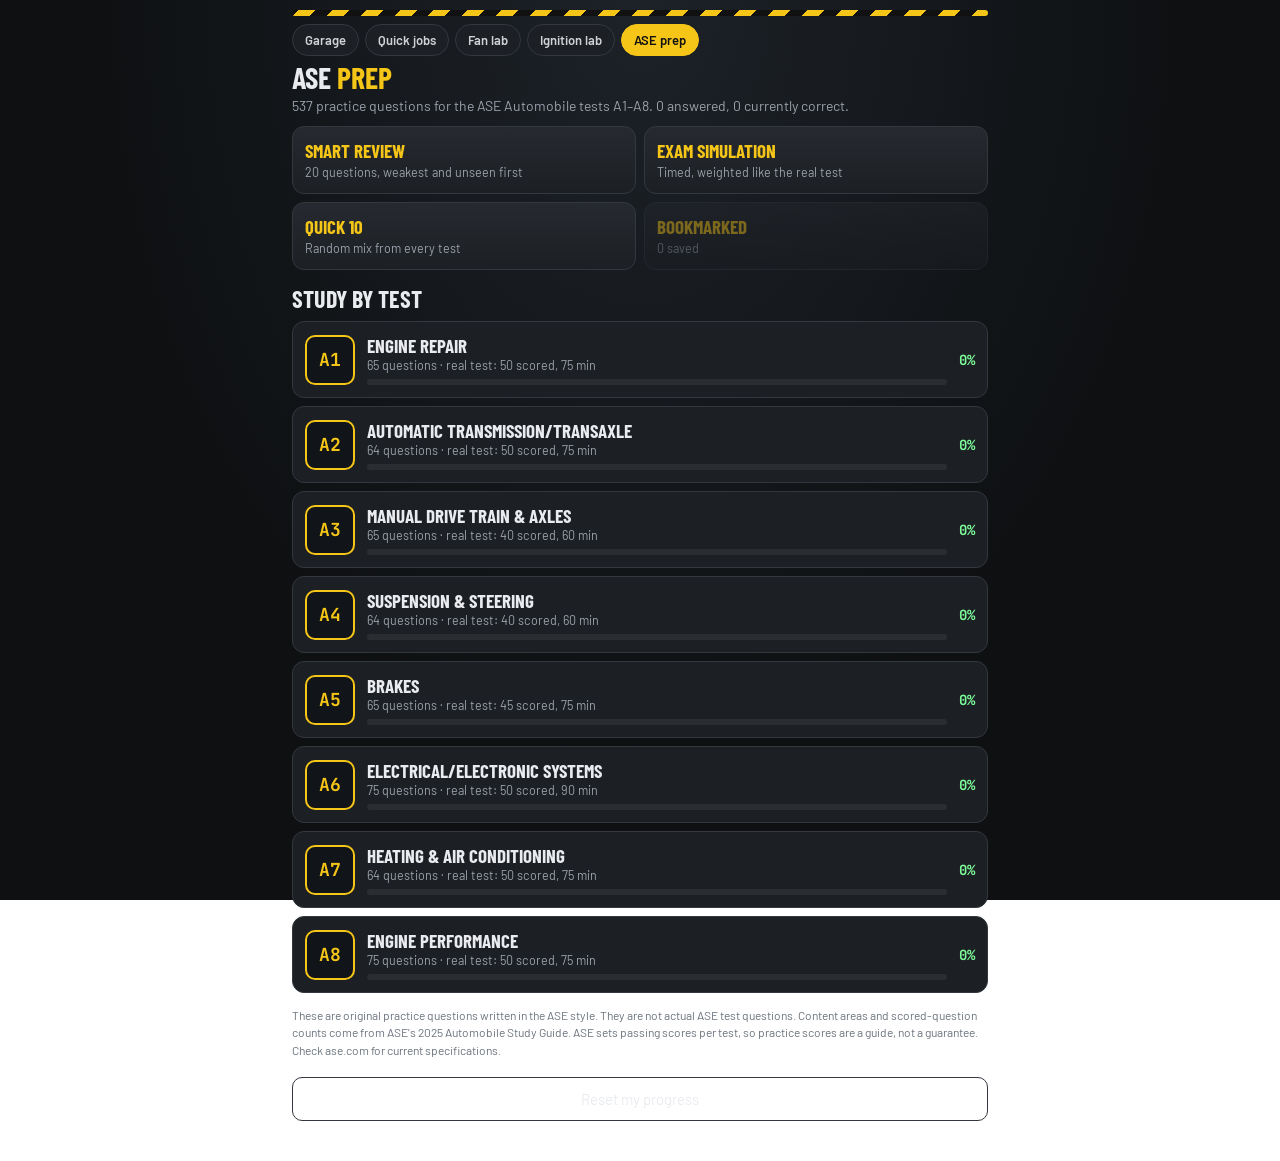
==== commit a39fd8f2: "Make the labs easier to follow: guided steps, hints, clearer layout, shared nav - Replace the instru" ====
--- a/ase.html
+++ b/ase.html
@@ -67,6 +67,10 @@
 .qgrid button{background:#16301f;border:1px solid #2f6b45;color:var(--text);border-radius:8px;padding:10px 0;font:700 13px "JetBrains Mono"}
 .qgrid button.un{background:transparent;border-color:var(--line)}
 .qgrid button.fl{background:#3a3410;border-color:var(--yellow)}
+.topnav{display:flex;gap:6px;overflow-x:auto;margin:8px 0 4px;scrollbar-width:none}
+.topnav::-webkit-scrollbar{display:none}
+.topnav a{flex:none;text-decoration:none;color:#cfd3d8;background:#1c1f23;border:1px solid #33383f;border-radius:20px;padding:7px 12px;font:600 13px Barlow,system-ui,sans-serif}
+.topnav a.on{background:#f5c518;color:#111;border-color:#f5c518}
 </style>
 </head>
 <body>
@@ -682,7 +686,7 @@
 function home(){
   const total=mastered(Q),bms=Object.keys(store.bm).filter(k=>store.bm[k]).length;
   const answered=Q.filter(q=>st(q.id).last!==null).length;
-  $('app').innerHTML='<div class="hazard"></div><a class="back" href="index.html">← Garage</a>'+
+  $('app').innerHTML='<div class="hazard"></div><nav class="topnav"><a href="index.html">Garage</a><a href="quick.html">Quick jobs</a><a href="fan.html">Fan lab</a><a href="ign.html">Ignition lab</a><a href="ase.html" class="on">ASE prep</a></nav>'+
    '<h1>ASE <span>Prep</span></h1><p class="sub">'+Q.length+' practice questions for the ASE Automobile tests A1–A8. '+answered+' answered, '+total+' currently correct.</p>'+
    '<div class="grid2"><button class="feat" onclick="smart()"><b>Smart review</b><span>20 questions, weakest and unseen first</span></button>'+
    '<button class="feat" onclick="examPick()"><b>Exam simulation</b><span>Timed, weighted like the real test</span></button>'+
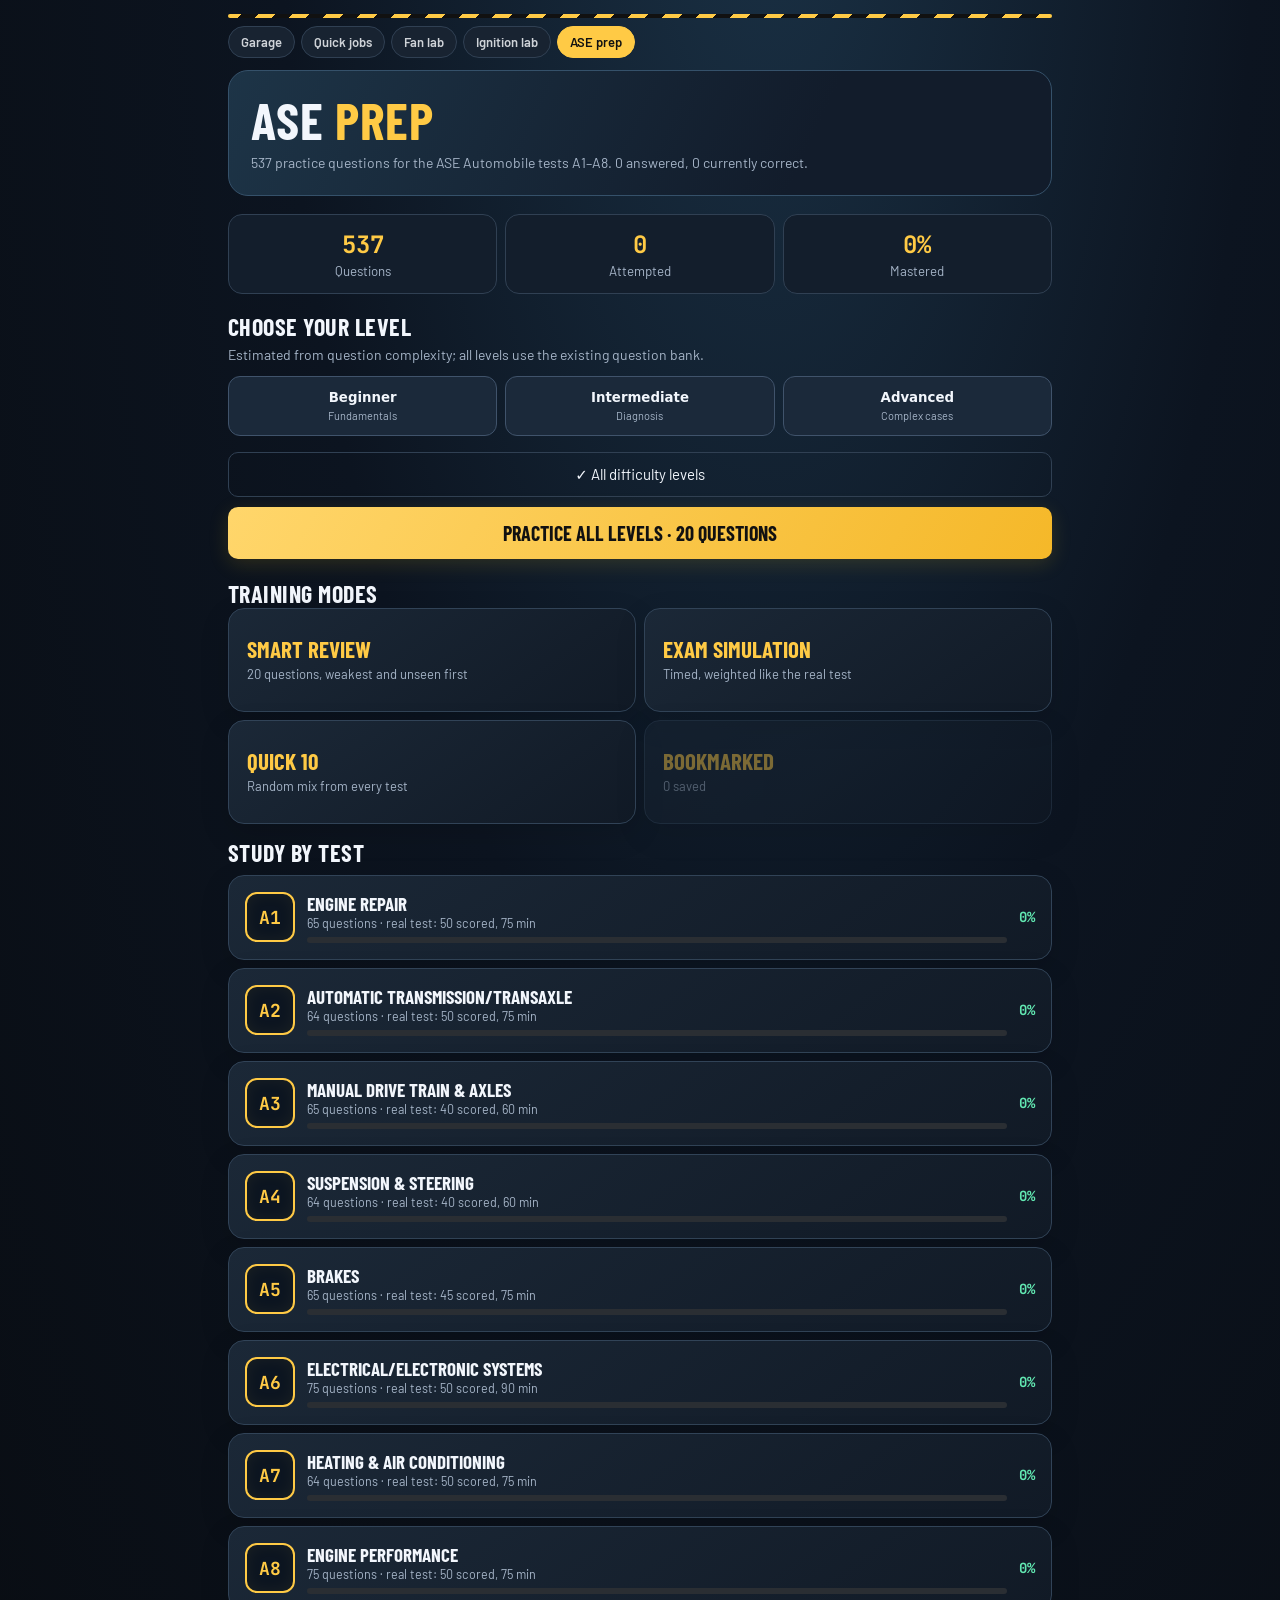
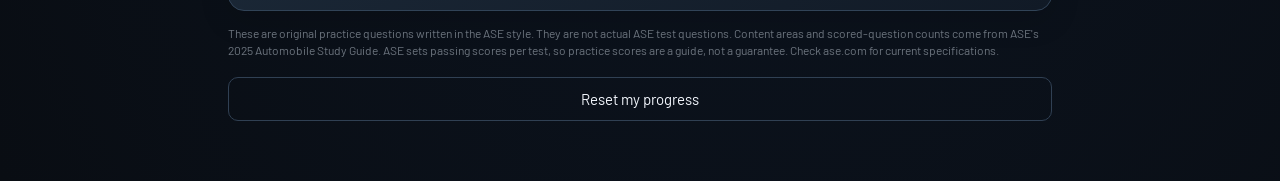
==== commit 1b82f7ad: "Redesign ASE prep dashboard and add estimated difficulty-based practice" ====
--- a/ase.html
+++ b/ase.html
@@ -71,6 +71,28 @@
 .topnav::-webkit-scrollbar{display:none}
 .topnav a{flex:none;text-decoration:none;color:#cfd3d8;background:#1c1f23;border:1px solid #33383f;border-radius:20px;padding:7px 12px;font:600 13px Barlow,system-ui,sans-serif}
 .topnav a.on{background:#f5c518;color:#111;border-color:#f5c518}
+
+/* 2026 workshop redesign */
+:root{--bg:#090d13;--panel:#151c27;--panel2:#1d2836;--line:#304053;--text:#f2f6fc;--muted:#a5b4c7;--yellow:#ffca45;--green:#62e8b2;--red:#ff7777}
+html,body{background:radial-gradient(ellipse at 60% -10%,#1a3145 0,#0c1420 45%,#090d13 100%);color:var(--text)}
+.wrap{max-width:880px;padding:14px clamp(12px,3vw,28px) 60px}
+.hazard{height:4px;border-radius:10px}
+h1{font-size:clamp(36px,6vw,52px);letter-spacing:.02em;margin-top:16px}
+h2{letter-spacing:.02em}
+.card,.test,.feat{background:linear-gradient(145deg,#1b2837,#111a26);border-color:#314357;box-shadow:0 10px 30px #0002}
+.card{padding:18px;border-radius:16px}.test{padding:16px;border-radius:16px;transition:transform .15s,border-color .15s}.test:hover{transform:translateY(-2px)}
+.badge{border-radius:12px;background:#0c1521;box-shadow:inset 0 0 16px #ffca4510}
+.feat{padding:18px;min-height:104px;border-radius:16px;transition:transform .15s}.feat:hover:not(:disabled){transform:translateY(-2px)}
+.feat b{font-size:23px}.feat span{font-size:13px;line-height:1.5}
+.big{background:linear-gradient(120deg,#ffd66b,#f5b829);box-shadow:0 5px 20px #f5c51825}
+.big,.ghost,.opt{transition:border-color .15s,transform .15s}.big:hover,.ghost:hover:not(:disabled){transform:translateY(-1px)}
+.opt{padding:16px;border-radius:12px}.opt:focus-visible,button:focus-visible,a:focus-visible{outline:3px solid var(--yellow);outline-offset:3px}
+.sub{color:var(--muted)}.topnav a{background:#182331;border-color:#304053}.topnav a.on{background:var(--yellow);border-color:var(--yellow)}
+.hero{padding:22px;margin:12px 0 18px;background:linear-gradient(115deg,#1d3447,#121c2b 70%);border:1px solid #35516a;border-radius:20px}
+.hero h1{margin:0 0 8px}.hero .sub{margin:0}.stats{display:grid;grid-template-columns:repeat(3,1fr);gap:8px;margin:12px 0 18px}
+.stat{padding:14px;background:#131e2c;border:1px solid var(--line);border-radius:14px;text-align:center}.stat strong{display:block;color:var(--yellow);font:700 24px 'JetBrains Mono',monospace}.stat small{color:var(--muted)}
+.difficulty{display:grid;grid-template-columns:repeat(3,1fr);gap:8px;margin:10px 0 16px}.difficulty button{padding:13px 8px;border:1px solid #40536b;background:#1b293a;color:var(--text);border-radius:12px;font-weight:700}.difficulty button.active{border-color:var(--yellow);background:#403516;color:var(--yellow)}.difficulty small{display:block;color:var(--muted);font-size:11px;margin-top:4px;font-weight:400}
+@media(max-width:440px){.stats{gap:5px}.stat{padding:10px 5px}.stat strong{font-size:19px}.difficulty{gap:5px}.difficulty button{font-size:12px}.grid2{gap:8px}.feat{padding:13px}}
 </style>
 </head>
 <body>
@@ -683,12 +705,26 @@
 const isTech=q=>q.o[0]===TA;
 function priority(q){const s=st(q.id);if(s.last===null)return 2;return s.w*2-s.r+(s.last===0?3:0);}
 
+
+// Estimated difficulty tiers based on question wording; not independently ASE-calibrated.
+let difficultyLevel='all';
+function difficultyOf(q){
+ if(q.difficulty)return q.difficulty;
+ const stem=q.q.toLowerCase();
+ const advanced=/technician a|technician b|oscilloscope|waveform|voltage drop|duty cycle|scan tool data|freeze.frame|intermittent|diagnostic procedure|most likely cause|which test|what should.*first|pressure reading|current ramp|fuel trim/.test(stem);
+ const intermediate=/diagnos|symptom|measurement|test shows|reading|when .*engine|while .*engine|what is the cause|why|which component/.test(stem);
+ return advanced?'advanced':intermediate?'intermediate':'beginner';
+}
+function difficultyMatches(q){return difficultyLevel==='all'||difficultyOf(q)===difficultyLevel;}
+function setDifficulty(level){difficultyLevel=level;home();}
+function difficultyControls(){return '<h2 style="margin-top:16px">Choose your level</h2><p class="sub">Estimated from question complexity; all levels use the existing question bank.</p><div class="difficulty">'+[['beginner','Beginner','Fundamentals'],['intermediate','Intermediate','Diagnosis'],['advanced','Advanced','Complex cases']].map(x=>'<button class="'+(difficultyLevel===x[0]?'active':'')+'" onclick="setDifficulty(\''+x[0]+'\')">'+x[1]+'<small>'+x[2]+'</small></button>').join('')+'</div><button class="ghost" onclick="setDifficulty(\'all\')">'+(difficultyLevel==='all'?'✓ ':'')+'All difficulty levels</button>';}
+function levelQuiz(){const ids=Q.filter(difficultyMatches).map(q=>q.id);startQuiz(shuffle(ids).slice(0,20),'Level practice · '+difficultyLevel,false);}
 function home(){
   const total=mastered(Q),bms=Object.keys(store.bm).filter(k=>store.bm[k]).length;
   const answered=Q.filter(q=>st(q.id).last!==null).length;
   $('app').innerHTML='<div class="hazard"></div><nav class="topnav"><a href="index.html">Garage</a><a href="quick.html">Quick jobs</a><a href="fan.html">Fan lab</a><a href="ign.html">Ignition lab</a><a href="ase.html" class="on">ASE prep</a></nav>'+
-   '<h1>ASE <span>Prep</span></h1><p class="sub">'+Q.length+' practice questions for the ASE Automobile tests A1–A8. '+answered+' answered, '+total+' currently correct.</p>'+
-   '<div class="grid2"><button class="feat" onclick="smart()"><b>Smart review</b><span>20 questions, weakest and unseen first</span></button>'+
+   '<div class="hero"><h1>ASE <span>Prep</span></h1><p class="sub">'+Q.length+' practice questions for the ASE Automobile tests A1–A8. '+answered+' answered, '+total+' currently correct.</p></div>'+
+   '<div class="stats"><div class="stat"><strong>'+Q.length+'</strong><small>Questions</small></div><div class="stat"><strong>'+answered+'</strong><small>Attempted</small></div><div class="stat"><strong>'+Math.round(total/Q.length*100)+'%</strong><small>Mastered</small></div></div>'+difficultyControls()+'<button class="big" onclick="levelQuiz()">Practice '+(difficultyLevel==='all'?'all levels':difficultyLevel)+' · 20 questions</button><h2 style="margin-top:20px">Training modes</h2><div class="grid2"><button class="feat" onclick="smart()"><b>Smart review</b><span>20 questions, weakest and unseen first</span></button>'+
    '<button class="feat" onclick="examPick()"><b>Exam simulation</b><span>Timed, weighted like the real test</span></button>'+
    '<button class="feat" onclick="quick10()"><b>Quick 10</b><span>Random mix from every test</span></button>'+
    '<button class="feat" '+(bms?'':'disabled')+' onclick="startQuiz(Object.keys(store.bm).filter(k=>store.bm[k]).map(Number),\'Bookmarked\',false)"><b>Bookmarked</b><span>'+bms+' saved</span></button></div>'+
@@ -701,10 +737,10 @@
 }
 let resetArm=0;function confirmReset(){if(Date.now()-resetArm<4000){store={q:{},bm:{},exams:[]};save();return true;}resetArm=Date.now();toast('Tap reset again within 4 seconds to erase progress.');return false;}
 function toast(t){const d=document.createElement('div');d.className='why';d.style.position='fixed';d.style.left='12px';d.style.right='12px';d.style.bottom='12px';d.style.zIndex=9;d.textContent=t;document.body.appendChild(d);setTimeout(()=>d.remove(),2600);}
-function smart(){const ids=Q.slice().sort((a,b)=>priority(b)-priority(a)||Math.random()-.5).slice(0,20).map(q=>q.id);startQuiz(ids,'Smart review',false);}
-function quick10(){startQuiz(shuffle(Q.map(q=>q.id)).slice(0,10),'Quick 10',false);}
+function smart(){const ids=Q.filter(difficultyMatches).slice().sort((a,b)=>priority(b)-priority(a)||Math.random()-.5).slice(0,20).map(q=>q.id);startQuiz(ids,'Smart review',false);}
+function quick10(){startQuiz(shuffle(Q.filter(difficultyMatches).map(q=>q.id)).slice(0,10),'Quick 10',false);}
 function testView(k){
-  const T=TESTS[k],qs=Q.filter(q=>q.t===k);
+  const T=TESTS[k],qs=Q.filter(q=>q.t===k&&difficultyMatches(q));
   $('app').innerHTML='<div class="hazard"></div><button class="back" onclick="home()">← All tests</button>'+
    '<h1>'+k+' · <span>'+T.name+'</span></h1><p class="sub">Real test: '+T.scored+' scored questions in '+T.time+' minutes. Each content area shows how many scored questions it gets on the real test.</p>'+
    (T.lab?'<a class="lablink" href="'+T.lab[0]+'">🔧 <span>Hands-on: <b>'+T.lab[1]+'</b> →</span></a>':'')+
@@ -776,6 +812,15 @@
    '<div id="after"></div>';
   window.scrollTo(0,0);
 }
+function explainChoices(q,selected){
+  const reasons=q.whyWrong||q.distractors||{};
+  return '<div class="card"><b>Answer-by-answer review</b>'+q.o.map((choice,i)=>{
+    const correct=i===q.c;
+    const reason=correct?q.w:(reasons[i]||'This choice does not best satisfy the question. Compare it with the correct answer and the diagnostic reasoning above.');
+    return '<div class="area" style="display:block"><b style="color:'+(correct?'var(--green)':'var(--muted)')+'">'+(correct?'✓ Correct: ':'✗ Not best: ')+escapeReview(choice)+(i===selected?' (your selection)':'')+'</b><div class="sub">'+escapeReview(reason)+'</div></div>';
+  }).join('')+'</div>';
+}
+function escapeReview(value){return String(value??'').replace(/[&<>"']/g,c=>({'&':'&amp;','<':'&lt;','>':'&gt;','"':'&quot;',"'":'&#39;'}[c]));}
 function pick(oi){
   const q=Q[quiz.ids[quiz.i]],ok=oi===q.c;
   if(quiz.ans[q.id]!==undefined)return;
@@ -784,6 +829,7 @@
   const last=quiz.i+1>=quiz.ids.length;
   $('after').innerHTML='<div class="why"><b class="'+(ok?'ok':'no')+'">'+(ok?'Correct.':'Not quite. The answer is: '+q.o[q.c]+'.')+'</b><br>'+q.w+'</div>'+
    (TESTS[q.t].lab&&!ok?'<a class="lablink" href="'+TESTS[q.t].lab[0]+'">🔧 <span>Practice it hands-on: <b>'+TESTS[q.t].lab[1]+'</b></span></a>':'')+
+   explainChoices(q,oi)+
    '<button class="big" onclick="next()">'+(last?'See results':'Next question')+'</button>';
   $('after').scrollIntoView({behavior:'smooth',block:'nearest'});
 }
